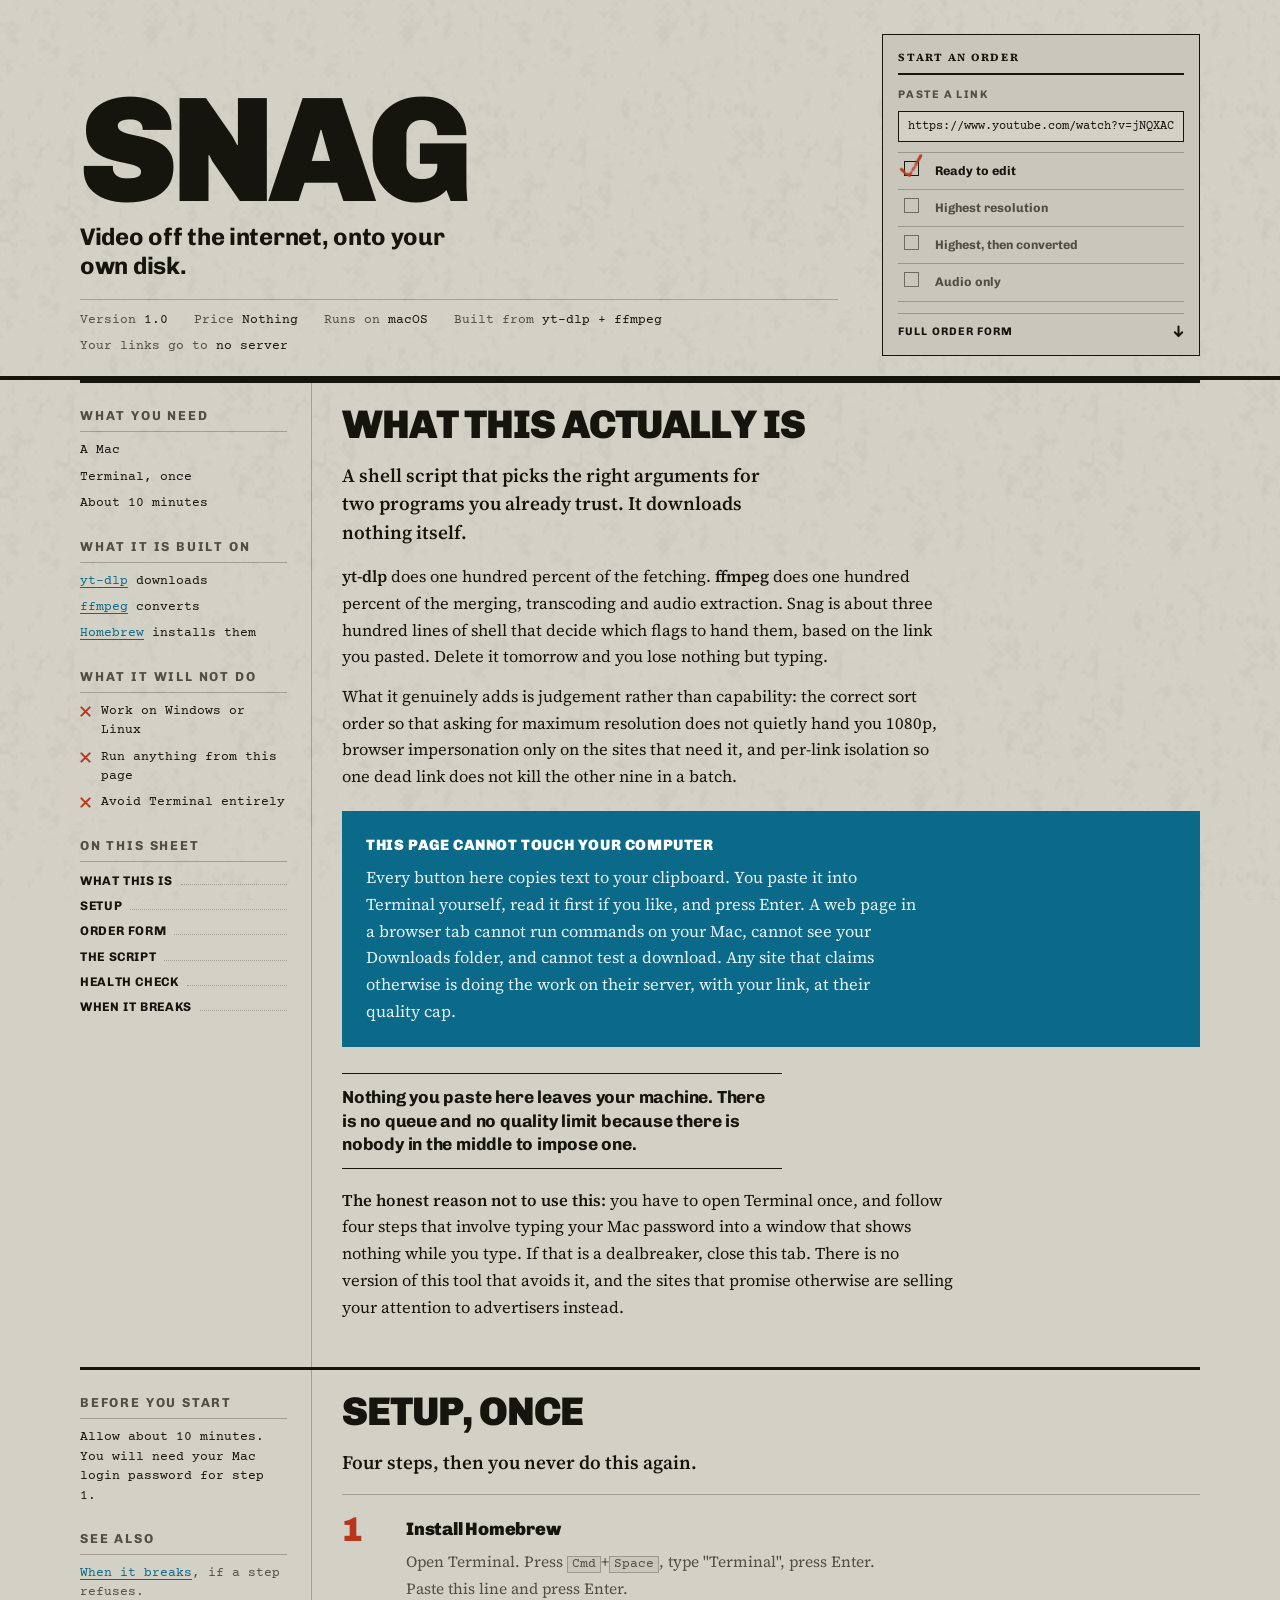
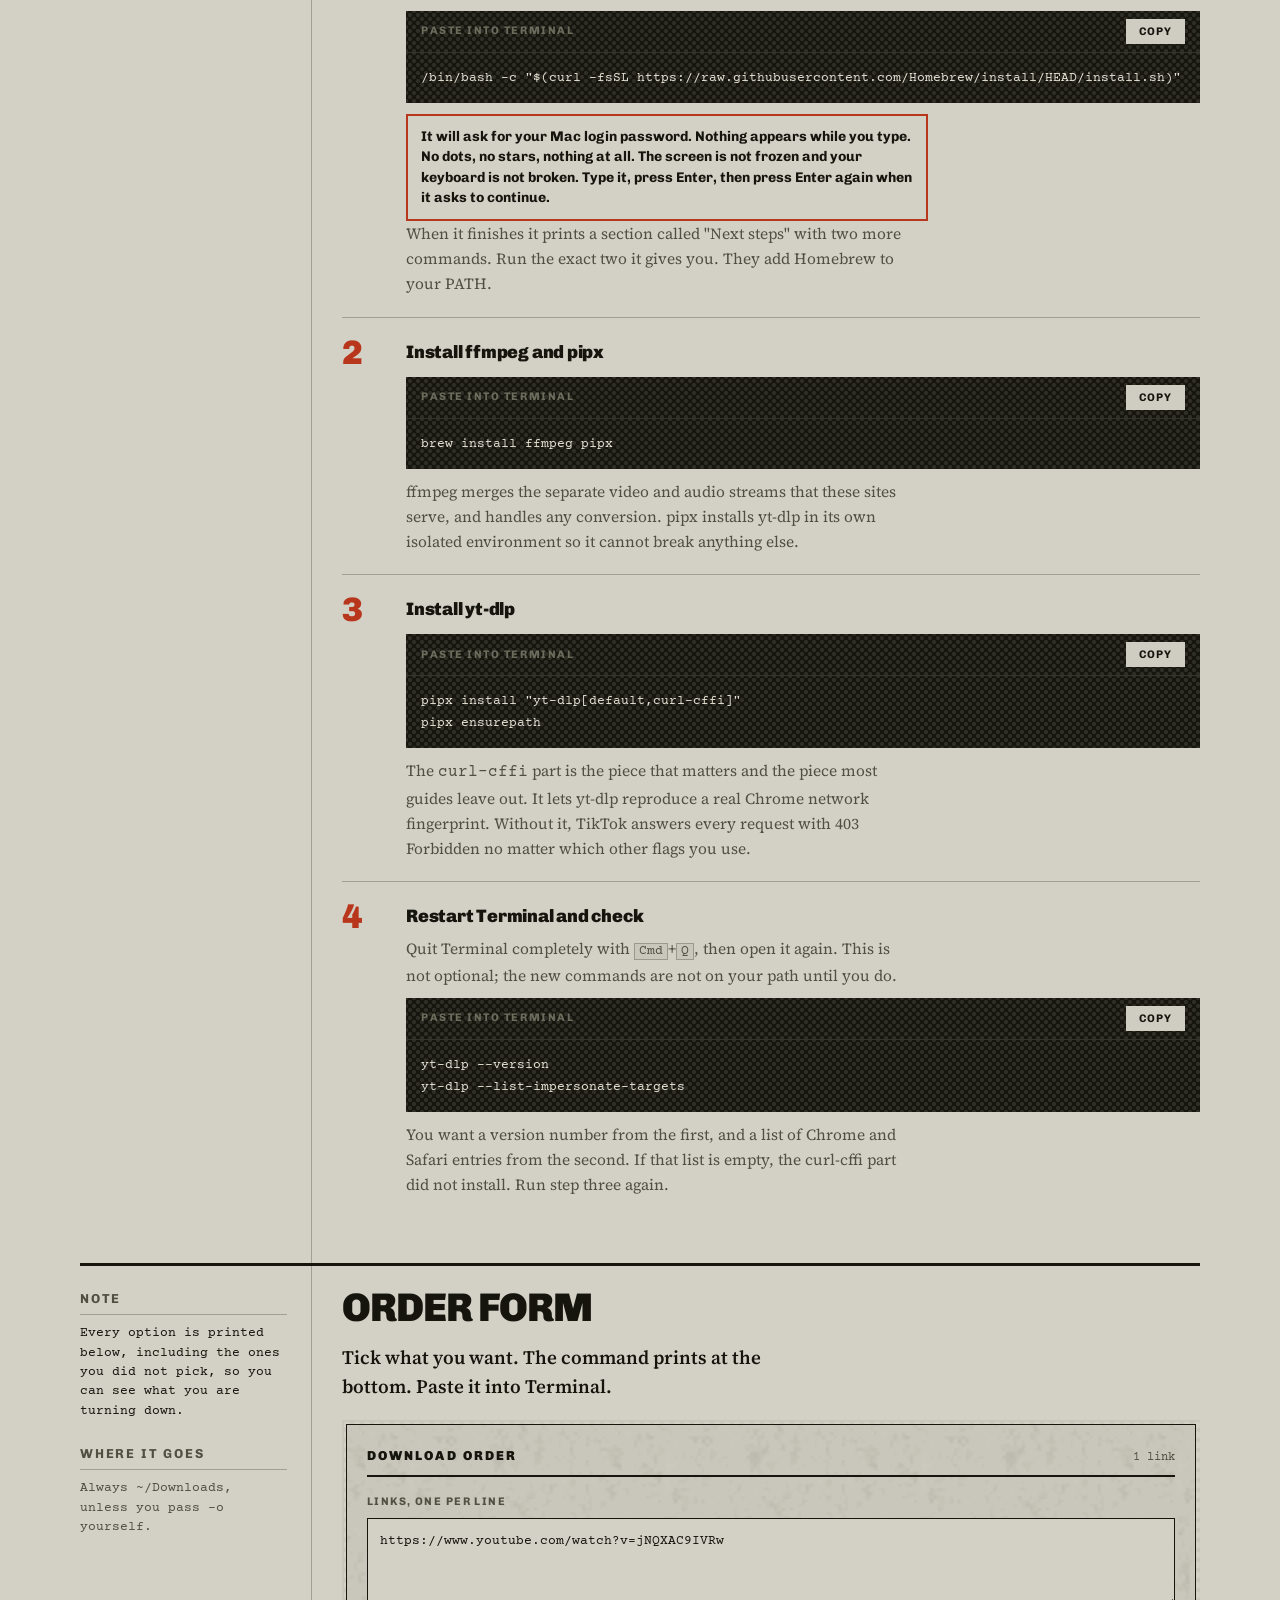
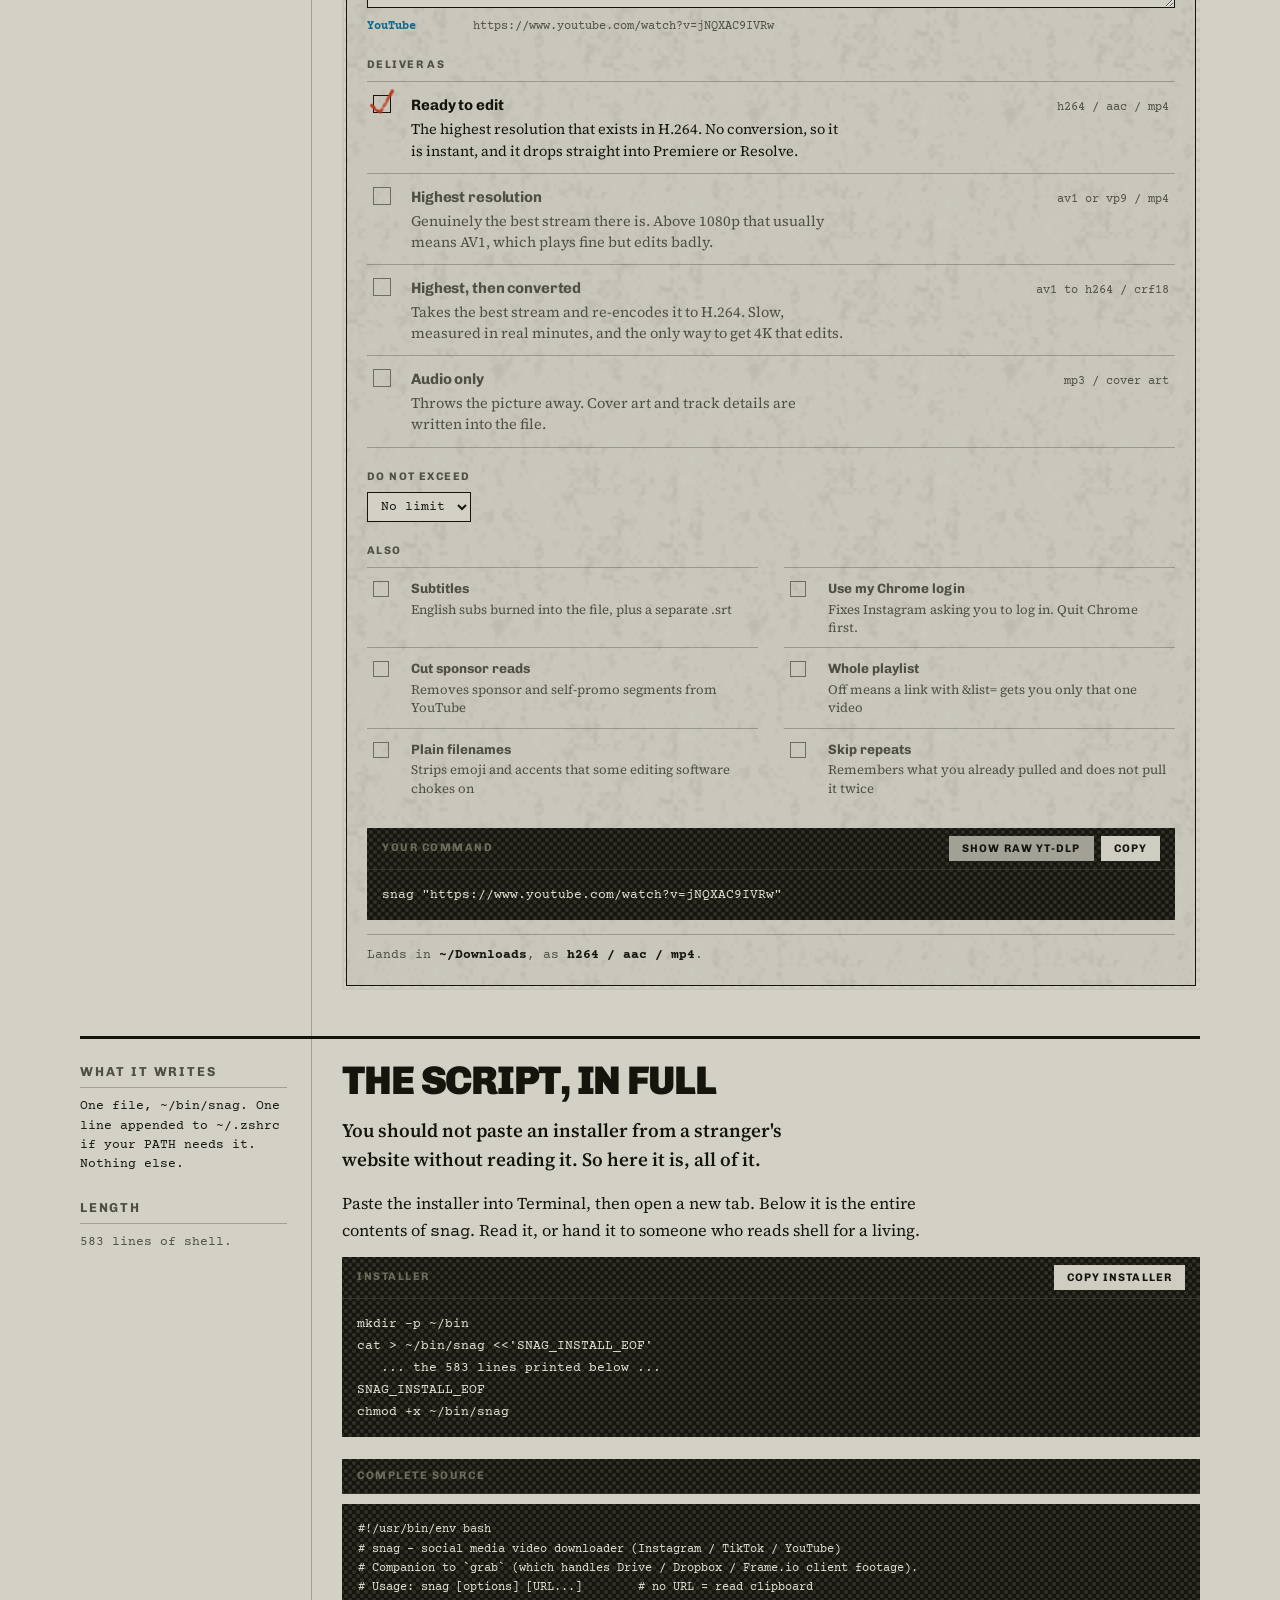
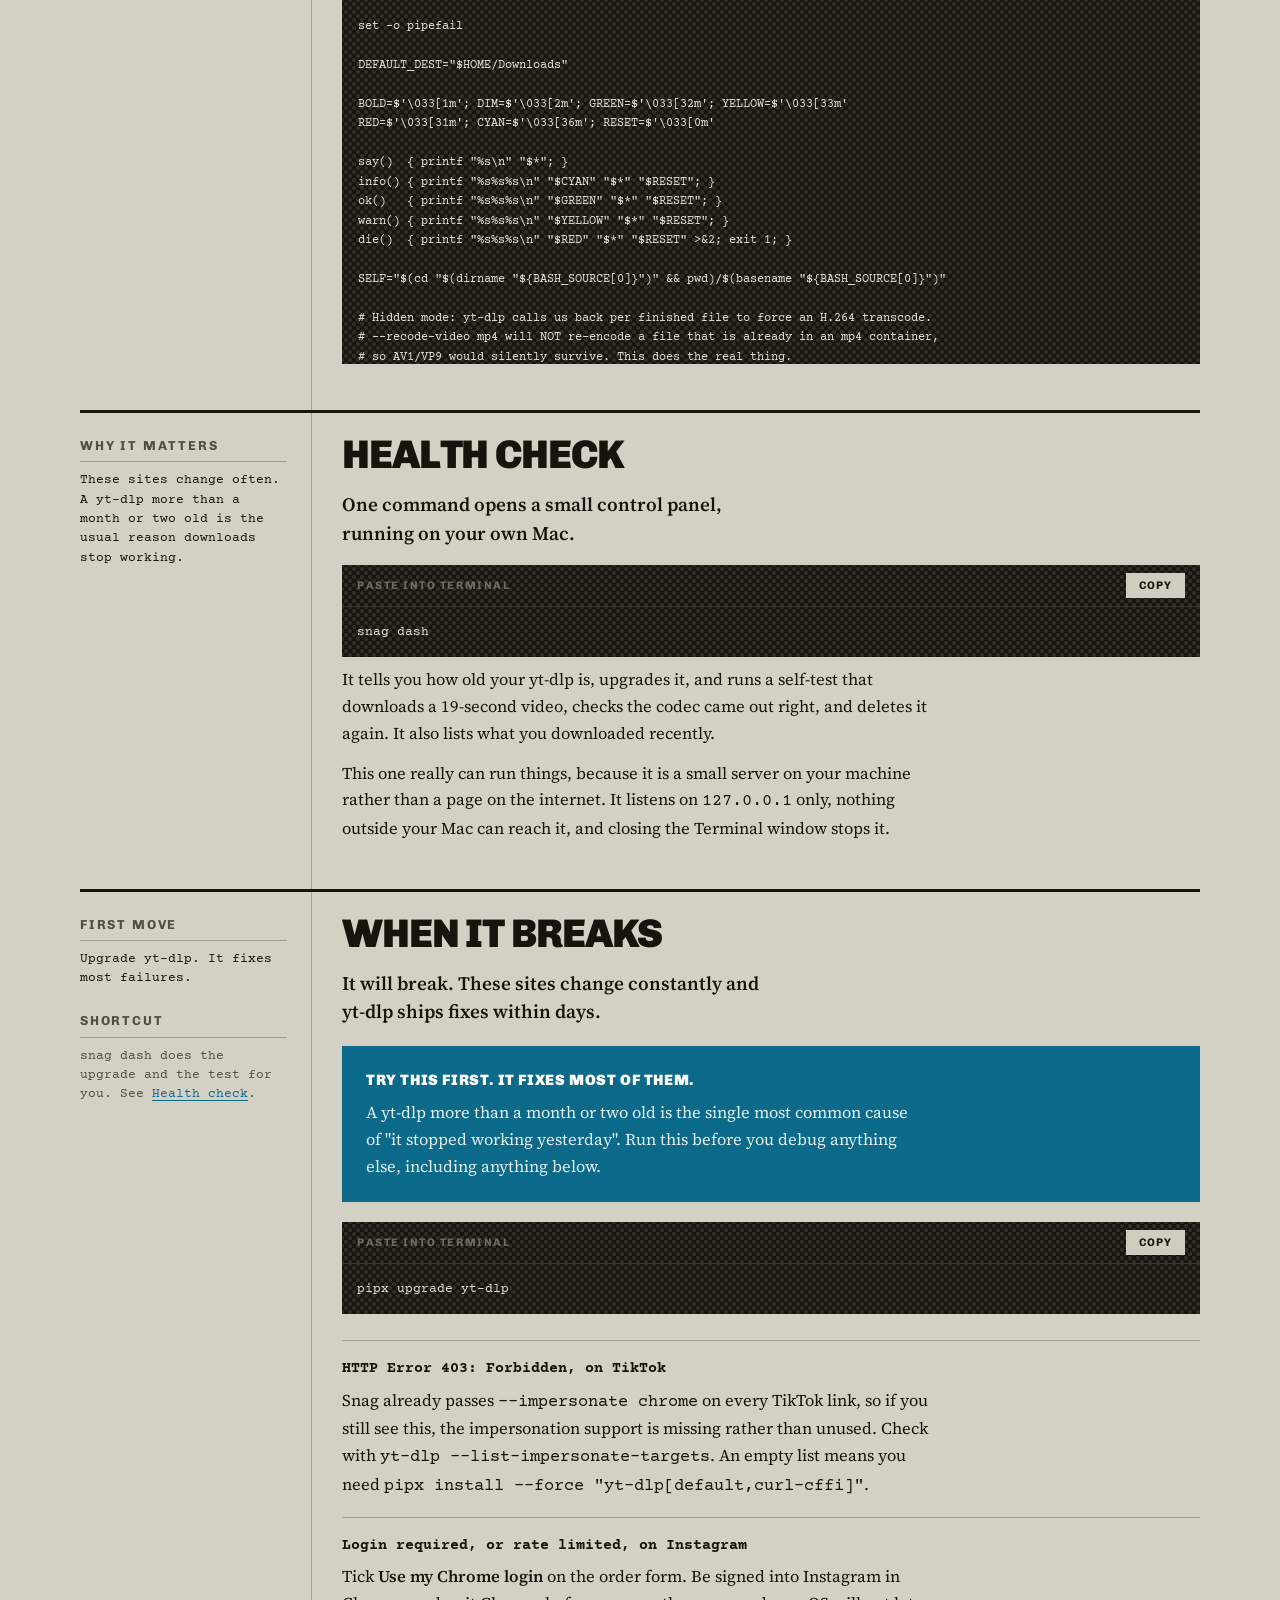
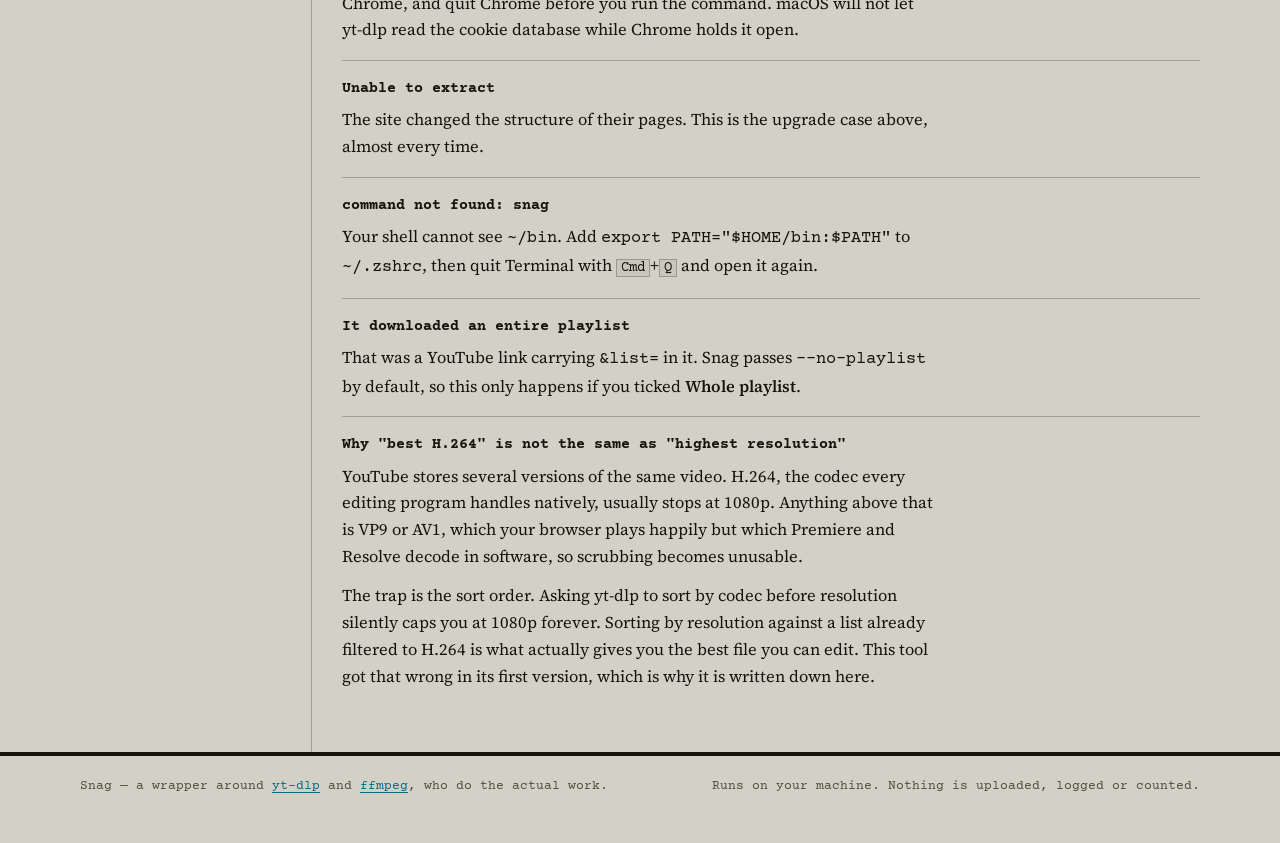
==== site/index.html @ 36c660ad "Add snag: a yt-dlp wrapper and its public site snag picks correct yt-dlp/ffmpeg arguments per platfo" ====
<!DOCTYPE html>
<html lang="en">
<head>
<meta charset="utf-8">
<meta name="viewport" content="width=device-width, initial-scale=1">
<title>Snag</title>
<meta name="description" content="Save video from Instagram, TikTok and YouTube to your own Mac using yt-dlp and ffmpeg. Nothing uploads, nothing is capped, and the whole script is printed on the page.">
<link rel="preconnect" href="https://fonts.googleapis.com">
<link rel="preconnect" href="https://fonts.gstatic.com" crossorigin>
<link rel="stylesheet" href="https://fonts.googleapis.com/css2?family=Chivo:wght@400;700;900&family=Courier+Prime:wght@400;700&family=Source+Serif+4:opsz,wght@8..60,400;8..60,600&display=swap">
<style>
:root {
  --stock:    #d3d1c6;
  --stock-2:  #c9c7bb;
  --ink:      #15150e;
  --ink-2:    #4f4f42;
  --ink-3:    #6d6d5e;
  --cyan:     #0b6a89;
  --cyan-field:#0b6a89;
  --verm:     #b8371c;
  --plate:    #16160f;
  --plate-tx: #e4e1d3;
  --plate-rl: #34342a;
  --btn-face: #cfcdc2;
  --btn-face2:#a3a196;
  --rule:     #15150e;
  --hair:     rgba(21,21,14,.26);
  --grain:    .55;
}
@media (prefers-color-scheme: dark) {
  :root:not([data-theme="light"]) {
    --stock:    #16160f;
    --stock-2:  #1e1e15;
    --ink:      #e2dfd0;
    --ink-2:    #a8a496;
    --ink-3:    #8a8677;
    --cyan:     #4aa8c9;
    --cyan-field:#0d5570;
    --verm:     #e0603f;
    --plate:    #0d0d08;
    --plate-tx: #e4e1d3;
    --plate-rl: #34342a;
    --btn-face: #cfcdc2;
    --btn-face2:#9a988c;
    --rule:     #e2dfd0;
    --hair:     rgba(226,223,208,.24);
    --grain:    .9;
  }
}
:root[data-theme="dark"] {
  --stock:    #16160f;
  --stock-2:  #1e1e15;
  --ink:      #e2dfd0;
  --ink-2:    #a8a496;
  --ink-3:    #8a8677;
  --cyan:     #4aa8c9;
  --cyan-field:#0d5570;
  --verm:     #e0603f;
  --plate:    #0d0d08;
  --plate-tx: #e4e1d3;
  --plate-rl: #34342a;
  --btn-face: #cfcdc2;
  --btn-face2:#9a988c;
  --rule:     #e2dfd0;
  --hair:     rgba(226,223,208,.24);
  --grain:    .9;
}

* { box-sizing: border-box; }
html { -webkit-text-size-adjust: 100%; }
body {
  margin: 0;
  background-color: var(--stock);
  color: var(--ink);
  font-family: 'Source Serif 4', Georgia, serif;
  font-size: 16.5px;
  line-height: 1.62;
  padding: 0;
  position: relative;
}
/* the stock itself: a real pulp tile, not a flat fill */
body::before {
  content: ''; position: fixed; inset: 0; z-index: -1;
  background: url(assets/pulp.png) repeat;
  opacity: var(--grain);
  pointer-events: none;
}
::selection { background: var(--cyan-field); color: #f4f2e8; }
:focus-visible { outline: 2px solid var(--verm); outline-offset: 2px; }
* { scrollbar-color: var(--ink-3) var(--stock-2); scrollbar-width: thin; }
::-webkit-scrollbar { width: 11px; height: 11px; }
::-webkit-scrollbar-track { background: var(--stock-2); }
::-webkit-scrollbar-thumb { background: var(--ink-3); border: 2px solid var(--stock-2); }

h1,h2,h3 { font-family: 'Chivo', Helvetica, Arial, sans-serif; margin: 0; color: var(--ink); text-wrap: balance; }
p { margin: 0; }
a { color: var(--cyan); text-underline-offset: 3px; text-decoration-thickness: 1px; }
a:hover { color: var(--verm); }
code, kbd, .mono { font-family: 'Courier Prime', 'Courier New', monospace; }
kbd { font-size: .86em; border: 1px solid var(--hair); padding: 0 4px; background: var(--stock-2); }

.sheet { max-width: 1160px; margin: 0 auto; padding-inline: 20px; }
/* rules run to the paper's edge, not the column's */
.fullrule { height: 4px; background: var(--rule); }
.fullrule.thin { height: 1px; margin-top: 3px; }

/* ---------- masthead ---------- */
.mast { padding-top: 34px; padding-bottom: 20px; display: grid; grid-template-columns: 1fr 318px; gap: 44px; align-items: end; }
.mast h1 { font-weight: 900; font-size: clamp(56px, 13vw, 150px); line-height: .82; letter-spacing: -.045em; text-transform: uppercase; margin-bottom: 12px; }
.mast .strap { font-family: 'Chivo', sans-serif; font-weight: 700; font-size: clamp(16px, 2.4vw, 24px); line-height: 1.2; letter-spacing: -.012em; max-width: 26ch; margin-bottom: 18px; }
.colophon { font-family: 'Courier Prime', monospace; font-size: 12.5px; color: var(--ink-2); border-top: 1px solid var(--hair); padding-top: 10px; display: flex; flex-wrap: wrap; gap: 6px 26px; }
.colophon b { color: var(--ink); font-weight: 400; }

/* ---------- order stub: the coupon's first boxes, at the fold ---------- */
.stub { border: 1px solid var(--ink); background: var(--stock-2); padding: 14px 15px 15px; }
.stub .stub-label { font-size: 11px; font-weight: 700; text-transform: uppercase; letter-spacing: .16em; border-bottom: 2px solid var(--ink); padding-bottom: 6px; margin-bottom: 11px; }
.stub input {
  width: 100%; background: var(--stock); color: var(--ink); border: 1px solid var(--ink);
  padding: 8px 9px; font-family: 'Courier Prime', monospace; font-size: 12px; caret-color: var(--verm);
}
.stub .mini { margin-top: 10px; display: grid; }
.stub .jump { display: flex; align-items: center; justify-content: space-between; gap: 8px; margin-top: 11px; font-family: 'Chivo', sans-serif; font-size: 11px; font-weight: 700; text-transform: uppercase; letter-spacing: .1em; color: var(--ink); text-decoration: none; border-top: 1px solid var(--hair); padding-top: 9px; }
.stub .jump svg { width: 11px; height: 13px; flex-shrink: 0; }
.stub .jump:hover { color: var(--verm); }

/* ---------- entries, each with its own margin column ---------- */
.entry { display: grid; grid-template-columns: 232px minmax(0, 1fr); gap: 0 30px; border-top: 3px solid var(--rule); }
.entry + .entry { border-top-width: 3px; }
.marg { order: 1; border-right: 1px solid var(--hair); padding-top: 22px; padding-right: 24px; padding-bottom: 40px; padding-left: 0; }
.bodycol { order: 2; padding-top: 22px; padding-bottom: 46px; min-width: 0; }

.marg section + section { margin-top: 22px; }
.marg h3 { font-size: 13px; font-weight: 700; text-transform: uppercase; letter-spacing: .14em; color: var(--ink-2); border-bottom: 1px solid var(--hair); padding-bottom: 5px; margin-bottom: 9px; }
.marg p, .marg li { font-family: 'Courier Prime', monospace; font-size: 12.5px; line-height: 1.55; color: var(--ink); }
.marg ul { list-style: none; margin: 0; padding: 0; display: grid; gap: 7px; }
.marg li.no { display: grid; grid-template-columns: 13px 1fr; gap: 8px; align-items: start; }
.marg li.no svg { width: 11px; height: 11px; margin-top: 4px; }
.marg .note { color: var(--ink-2); }
.toc { display: grid; gap: 5px; }
.toc a { font-family: 'Chivo', sans-serif; font-size: 12.5px; font-weight: 700; text-transform: uppercase; letter-spacing: .05em; color: var(--ink); text-decoration: none; display: flex; justify-content: space-between; gap: 8px; align-items: baseline; }
.toc a::after { content: ''; flex: 1; border-bottom: 1px dotted var(--hair); }
.toc a:hover { color: var(--verm); }

.bodycol > h2 { font-weight: 900; text-transform: uppercase; font-size: clamp(25px, 4.2vw, 40px); line-height: .98; letter-spacing: -.028em; margin-bottom: 16px; }
.lede { font-size: 19px; line-height: 1.5; font-weight: 600; max-width: 44ch; margin-bottom: 18px; }
.prose { max-width: 68ch; display: grid; gap: 13px; }
.prose strong { font-weight: 600; }
.pull { border-top: 1px solid var(--ink); border-bottom: 1px solid var(--ink); padding-top: 12px; padding-bottom: 12px; margin-top: 6px; margin-bottom: 6px; font-family: 'Chivo', sans-serif; font-weight: 700; font-size: 17.5px; line-height: 1.32; letter-spacing: -.012em; max-width: 40ch; }

.field-cyan { background: var(--cyan-field); color: #eef6f9; padding: 22px 24px; margin-top: 20px; margin-bottom: 20px; }
.field-cyan h3 { color: #fff; font-size: 15px; font-weight: 900; text-transform: uppercase; letter-spacing: .04em; margin-bottom: 8px; }
.field-cyan p { color: #e4f0f5; max-width: 62ch; }

/* ---------- plates: dark, and screened like a catalog photograph ---------- */
.plate {
  background-color: var(--plate);
  background-image: url(assets/halftone.png);
  color: var(--plate-tx);
  font-family: 'Courier Prime', monospace; font-size: 13px; line-height: 1.7;
  padding: 14px 15px; overflow-x: auto; white-space: pre; margin-top: 10px; margin-bottom: 10px;
}
.plate.wrap { white-space: pre-wrap; word-break: break-word; }
.plate .ln { display: block; }
.plate-head {
  display: flex; align-items: center; justify-content: space-between; gap: 8px 12px; flex-wrap: wrap;
  background-color: var(--plate); background-image: url(assets/halftone.png);
  color: var(--ink-3); border-bottom: 1px solid var(--plate-rl);
  padding: 8px 15px; margin-top: 10px;
  font-family: 'Chivo', sans-serif; font-size: 11px; font-weight: 700;
  text-transform: uppercase; letter-spacing: .14em;
}
.plate-head + .plate { margin-top: 0; }

/* buttons are printed labels; vermilion is held back for the stamp */
button.stamp {
  font-family: 'Chivo', sans-serif; font-size: 11px; font-weight: 700;
  text-transform: uppercase; letter-spacing: .1em; white-space: nowrap;
  background: var(--btn-face); color: #15150e; border: 0; padding: 6px 13px; cursor: pointer;
}
button.stamp.quiet { background: var(--btn-face2); }
button.stamp:hover { background: #fff; }
button.stamp[data-done="1"] { background: var(--verm); color: #fff; }
button.stamp:disabled { opacity: .4; cursor: not-allowed; }

/* ---------- setup steps: a real sequence ---------- */
.steps { counter-reset: st; display: grid; margin-top: 8px; }
.step { border-top: 1px solid var(--hair); padding-top: 20px; padding-bottom: 20px; display: grid; grid-template-columns: 46px minmax(0, 1fr); gap: 18px; }
.step > div { min-width: 0; }
.step::before { counter-increment: st; content: counter(st); font-family: 'Chivo', sans-serif; font-weight: 900; font-size: 34px; line-height: .9; color: var(--verm); letter-spacing: -.04em; }
.step h3 { font-size: 18px; font-weight: 900; letter-spacing: -.012em; margin-bottom: 5px; }
.step .said { font-size: 15.5px; color: var(--ink-2); max-width: 62ch; }
.step .said + .said { margin-top: 8px; }
.warn { border: 2px solid var(--verm); padding: 11px 13px; margin-top: 11px; font-family: 'Chivo', sans-serif; font-size: 14px; font-weight: 700; line-height: 1.45; max-width: 58ch; color: var(--ink); }

/* ---------- coupon ---------- */
.coupon { margin-top: 20px; padding: 4px; background-color: var(--stock-2); background-image: radial-gradient(circle at 5px 5px, var(--stock) 3.4px, transparent 3.6px); background-size: 10px 10px; }
.coupon-in { background-color: var(--stock-2); background-image: url(assets/pulp.png); border: 1px solid var(--ink); padding: 20px; }
.coupon h3 { font-size: 13px; font-weight: 900; text-transform: uppercase; letter-spacing: .16em; border-bottom: 2px solid var(--ink); padding-bottom: 7px; margin-bottom: 16px; display: flex; justify-content: space-between; gap: 12px; flex-wrap: wrap; align-items: baseline; }
.coupon h3 span { font-family: 'Courier Prime', monospace; font-weight: 400; letter-spacing: 0; text-transform: none; font-size: 12px; color: var(--ink-2); }
.cline { font-family: 'Chivo', sans-serif; font-size: 11px; font-weight: 700; text-transform: uppercase; letter-spacing: .13em; color: var(--ink-2); margin-bottom: 7px; }
.cblock + .cblock { margin-top: 20px; }

textarea#links { width: 100%; display: block; background: var(--stock); color: var(--ink); border: 1px solid var(--ink); padding: 11px 12px; font-family: 'Courier Prime', monospace; font-size: 13px; line-height: 1.7; resize: vertical; min-height: 84px; caret-color: var(--verm); }
textarea#links::placeholder { color: var(--ink-2); opacity: 1; }

.queue { margin-top: 9px; display: grid; gap: 3px; }
.queue:empty { display: none; }
.qrow { font-family: 'Courier Prime', monospace; font-size: 12px; display: grid; grid-template-columns: 96px minmax(0, 1fr); gap: 10px; align-items: baseline; }
.qrow b { font-weight: 700; color: var(--cyan); }
.qrow.unknown b { color: var(--ink-2); }
.qrow span { color: var(--ink-2); overflow: hidden; text-overflow: ellipsis; white-space: nowrap; }

.modes { display: grid; }
.mode { display: grid; grid-template-columns: 26px minmax(0, 1fr) auto; gap: 12px; align-items: baseline; width: 100%; text-align: left; background: none; border: 0; border-top: 1px solid var(--hair); padding-top: 11px; padding-bottom: 11px; font: inherit; color: var(--ink-2); cursor: pointer; }
.mode:last-child { border-bottom: 1px solid var(--hair); }
.tick { width: 18px; height: 18px; border: 1.5px solid var(--ink-3); position: relative; align-self: start; margin-top: 2px; }
.tick img { position: absolute; left: -7px; top: -9px; width: 31px; height: 31px; display: none; transform: rotate(-7deg); }
.mode .nm { font-family: 'Chivo', sans-serif; font-weight: 700; font-size: 15px; letter-spacing: -.008em; display: block; }
.mode .ds { font-size: 14.5px; line-height: 1.45; display: block; margin-top: 2px; max-width: 54ch; }
.mode .sp { font-family: 'Courier Prime', monospace; font-size: 11.5px; white-space: nowrap; color: var(--ink-2); }
.mode[aria-pressed="true"] { color: var(--ink); }
.mode[aria-pressed="true"] .tick { border-color: var(--ink); }
.mode[aria-pressed="true"] .tick img { display: block; }
.mode:hover .nm { color: var(--verm); }

.opts { display: grid; grid-template-columns: repeat(auto-fit, minmax(258px, 1fr)); gap: 0 26px; }
.opt { display: grid; grid-template-columns: 26px minmax(0, 1fr); gap: 12px; align-items: start; background: none; border: 0; border-top: 1px solid var(--hair); padding-top: 10px; padding-bottom: 10px; font: inherit; color: var(--ink); cursor: pointer; text-align: left; width: 100%; }
.opt .nm { font-family: 'Chivo', sans-serif; font-weight: 700; font-size: 13.5px; display: block; }
.opt .ds { font-size: 13px; line-height: 1.4; color: var(--ink-2); display: block; margin-top: 1px; }
.opt[aria-pressed="false"] .nm { color: var(--ink-2); }
.opt:hover .nm { color: var(--verm); }
.opt .tick { width: 16px; height: 16px; margin-top: 3px; }
.opt .tick img { left: -8px; top: -10px; width: 30px; height: 30px; }
.opt[aria-pressed="true"] .tick { border-color: var(--ink); }
.opt[aria-pressed="true"] .tick img { display: block; }

/* compact ticks in the masthead stub */
.mini .mrow { display: grid; grid-template-columns: 22px minmax(0,1fr); gap: 9px; align-items: center; background: none; border: 0; border-top: 1px solid var(--hair); padding-top: 8px; padding-bottom: 8px; width: 100%; text-align: left; font: inherit; cursor: pointer; color: var(--ink-2); }
.mini .mrow:last-child { border-bottom: 1px solid var(--hair); }
.mini .mrow .nm { font-family: 'Chivo', sans-serif; font-weight: 700; font-size: 12.5px; }
.mini .mrow[aria-pressed="true"] { color: var(--ink); }
.mini .mrow[aria-pressed="true"] .tick { border-color: var(--ink); }
.mini .mrow[aria-pressed="true"] .tick img { display: block; }
.mini .tick { width: 15px; height: 15px; margin-top: 0; }
.mini .tick img { left: -8px; top: -10px; width: 29px; height: 29px; }

select.cap { font-family: 'Courier Prime', monospace; font-size: 13px; background: var(--stock); color: var(--ink); border: 1px solid var(--ink); padding: 6px 9px; cursor: pointer; }
.lands { font-family: 'Courier Prime', monospace; font-size: 12.5px; color: var(--ink-2); border-top: 1px solid var(--hair); margin-top: 14px; padding-top: 10px; }
.lands b { color: var(--ink); font-weight: 700; }

.listing { background-color: var(--plate); background-image: url(assets/halftone.png); color: var(--plate-tx); font-family: 'Courier Prime', monospace; font-size: 12px; line-height: 1.62; padding: 16px; overflow: auto; max-height: 460px; white-space: pre; margin-top: 10px; }

.fault { border-top: 1px solid var(--hair); padding-top: 16px; padding-bottom: 16px; }
.fault h3 { font-family: 'Courier Prime', monospace; font-size: 15px; font-weight: 700; margin-bottom: 6px; }
.fault .prose { max-width: 66ch; }

.foot { padding-top: 20px; padding-bottom: 46px; font-family: 'Courier Prime', monospace; font-size: 12.5px; color: var(--ink-2); display: flex; justify-content: space-between; gap: 14px 30px; flex-wrap: wrap; }

@media (max-width: 860px) {
  .mast { grid-template-columns: 1fr; gap: 0; }
  .stub { display: none; }
  .entry { grid-template-columns: 1fr; }
  .bodycol { order: 1; padding-top: 20px; padding-bottom: 30px; }
  .marg { order: 2; border-right: 0; border-top: 1px solid var(--hair); padding-top: 18px; padding-bottom: 32px; }
  .marg > div { display: grid; grid-template-columns: repeat(auto-fit, minmax(190px, 1fr)); gap: 26px 26px; align-items: start; }
  .marg section + section { margin-top: 0; }
  .step { grid-template-columns: 34px minmax(0, 1fr); gap: 12px; }
  .step::before { font-size: 26px; }
  .mode { grid-template-columns: 26px minmax(0, 1fr); }
  .mode .sp { grid-column: 2; white-space: normal; margin-top: 4px; }
  .plate-head { letter-spacing: .1em; padding: 8px 12px; }
  .plate-head > span:first-child { flex: 1 1 100%; }
  /* a clipped command is an unusable command: wrap it with a hanging indent */
  .plate { white-space: pre-wrap; overflow-wrap: anywhere; }
  .plate .ln { padding-left: 1.3em; text-indent: -1.3em; }
  .listing { white-space: pre; }
}
@media (prefers-reduced-motion: no-preference) {
  .tick img { animation: strike 90ms steps(2, end); }
}
@keyframes strike { from { transform: scale(1.2) rotate(-16deg); } to { transform: scale(1) rotate(-7deg); } }
</style>
</head>
<body>

<div class="sheet">
  <header class="mast">
    <div>
      <h1>Snag</h1>
      <p class="strap">Video off the internet, onto your own disk.</p>
      <div class="colophon">
        <span>Version <b>1.0</b></span>
        <span>Price <b>Nothing</b></span>
        <span>Runs on <b>macOS</b></span>
        <span>Built from <b>yt-dlp + ffmpeg</b></span>
        <span>Your links go to <b>no server</b></span>
      </div>
    </div>
    <div class="stub">
      <div class="stub-label">Start an order</div>
      <label class="cline" for="linksMini" style="display:block">Paste a link</label>
      <input id="linksMini" type="text" spellcheck="false" autocomplete="off" placeholder="https://www.tiktok.com/...">
      <div class="mini" id="modesMini"></div>
      <a class="jump" href="#order">Full order form<svg viewBox="0 0 12 14" aria-hidden="true"><path d="M6 1.5 L6 11.5 M2 7.8 L6 12 L10 7.8" fill="none" stroke="currentColor" stroke-width="2.2" stroke-linecap="round" stroke-linejoin="round"/></svg></a>
    </div>
  </header>
</div>
<div class="fullrule"></div>

<div class="sheet">

  <article class="entry" id="what">
    <div class="bodycol">
      <h2>What this actually is</h2>
      <p class="lede">A shell script that picks the right arguments for two programs you already trust. It downloads nothing itself.</p>
      <div class="prose">
        <p><strong>yt-dlp</strong> does one hundred percent of the fetching. <strong>ffmpeg</strong> does one hundred percent of the merging, transcoding and audio extraction. Snag is about three hundred lines of shell that decide which flags to hand them, based on the link you pasted. Delete it tomorrow and you lose nothing but typing.</p>
        <p>What it genuinely adds is judgement rather than capability: the correct sort order so that asking for maximum resolution does not quietly hand you 1080p, browser impersonation only on the sites that need it, and per-link isolation so one dead link does not kill the other nine in a batch.</p>
      </div>
      <div class="field-cyan">
        <h3>This page cannot touch your computer</h3>
        <p>Every button here copies text to your clipboard. You paste it into Terminal yourself, read it first if you like, and press Enter. A web page in a browser tab cannot run commands on your Mac, cannot see your Downloads folder, and cannot test a download. Any site that claims otherwise is doing the work on their server, with your link, at their quality cap.</p>
      </div>
      <div class="prose">
        <p class="pull">Nothing you paste here leaves your machine. There is no queue and no quality limit because there is nobody in the middle to impose one.</p>
        <p><strong>The honest reason not to use this:</strong> you have to open Terminal once, and follow four steps that involve typing your Mac password into a window that shows nothing while you type. If that is a dealbreaker, close this tab. There is no version of this tool that avoids it, and the sites that promise otherwise are selling your attention to advertisers instead.</p>
      </div>
    </div>
    <div class="marg">
      <div>
        <section>
          <h3>What you need</h3>
          <ul><li>A Mac</li><li>Terminal, once</li><li>About 10 minutes</li></ul>
        </section>
        <section>
          <h3>What it is built on</h3>
          <ul>
            <li><a href="https://github.com/yt-dlp/yt-dlp">yt-dlp</a> downloads</li>
            <li><a href="https://ffmpeg.org">ffmpeg</a> converts</li>
            <li><a href="https://brew.sh">Homebrew</a> installs them</li>
          </ul>
        </section>
        <section>
          <h3>What it will not do</h3>
          <ul>
            <li class="no"><svg viewBox="0 0 12 12" aria-hidden="true"><path d="M1.5 1.5 L10.5 10.5 M10.5 1.5 L1.5 10.5" stroke="var(--verm)" stroke-width="2.2" stroke-linecap="round"/></svg><span>Work on Windows or Linux</span></li>
            <li class="no"><svg viewBox="0 0 12 12" aria-hidden="true"><path d="M1.5 1.5 L10.5 10.5 M10.5 1.5 L1.5 10.5" stroke="var(--verm)" stroke-width="2.2" stroke-linecap="round"/></svg><span>Run anything from this page</span></li>
            <li class="no"><svg viewBox="0 0 12 12" aria-hidden="true"><path d="M1.5 1.5 L10.5 10.5 M10.5 1.5 L1.5 10.5" stroke="var(--verm)" stroke-width="2.2" stroke-linecap="round"/></svg><span>Avoid Terminal entirely</span></li>
          </ul>
        </section>
        <section>
          <h3>On this sheet</h3>
          <nav class="toc">
            <a href="#what">What this is</a>
            <a href="#setup">Setup</a>
            <a href="#order">Order form</a>
            <a href="#source">The script</a>
            <a href="#health">Health check</a>
            <a href="#faults">When it breaks</a>
          </nav>
        </section>
      </div>
    </div>
  </article>

  <article class="entry" id="setup">
    <div class="bodycol">
      <h2>Setup, once</h2>
      <p class="lede">Four steps, then you never do this again.</p>
      <div class="steps">

        <div class="step"><div>
          <h3>Install Homebrew</h3>
          <p class="said">Open Terminal. Press <kbd>Cmd</kbd>+<kbd>Space</kbd>, type "Terminal", press Enter. Paste this line and press Enter.</p>
          <div class="plate-head"><span>Paste into Terminal</span><button class="stamp" type="button" data-copy="brew">Copy</button></div>
          <div class="plate wrap" id="cmd-brew">/bin/bash -c "$(curl -fsSL https://raw.githubusercontent.com/Homebrew/install/HEAD/install.sh)"</div>
          <div class="warn">It will ask for your Mac login password. Nothing appears while you type. No dots, no stars, nothing at all. The screen is not frozen and your keyboard is not broken. Type it, press Enter, then press Enter again when it asks to continue.</div>
          <p class="said">When it finishes it prints a section called "Next steps" with two more commands. Run the exact two it gives you. They add Homebrew to your PATH.</p>
        </div></div>

        <div class="step"><div>
          <h3>Install ffmpeg and pipx</h3>
          <div class="plate-head"><span>Paste into Terminal</span><button class="stamp" type="button" data-copy="tools">Copy</button></div>
          <div class="plate" id="cmd-tools">brew install ffmpeg pipx</div>
          <p class="said">ffmpeg merges the separate video and audio streams that these sites serve, and handles any conversion. pipx installs yt-dlp in its own isolated environment so it cannot break anything else.</p>
        </div></div>

        <div class="step"><div>
          <h3>Install yt-dlp</h3>
          <div class="plate-head"><span>Paste into Terminal</span><button class="stamp" type="button" data-copy="ytdlp">Copy</button></div>
          <div class="plate" id="cmd-ytdlp">pipx install "yt-dlp[default,curl-cffi]"
pipx ensurepath</div>
          <p class="said">The <code>curl-cffi</code> part is the piece that matters and the piece most guides leave out. It lets yt-dlp reproduce a real Chrome network fingerprint. Without it, TikTok answers every request with 403 Forbidden no matter which other flags you use.</p>
        </div></div>

        <div class="step"><div>
          <h3>Restart Terminal and check</h3>
          <p class="said">Quit Terminal completely with <kbd>Cmd</kbd>+<kbd>Q</kbd>, then open it again. This is not optional; the new commands are not on your path until you do.</p>
          <div class="plate-head"><span>Paste into Terminal</span><button class="stamp" type="button" data-copy="verify">Copy</button></div>
          <div class="plate" id="cmd-verify">yt-dlp --version
yt-dlp --list-impersonate-targets</div>
          <p class="said">You want a version number from the first, and a list of Chrome and Safari entries from the second. If that list is empty, the curl-cffi part did not install. Run step three again.</p>
        </div></div>

      </div>
    </div>
    <div class="marg">
      <div>
        <section>
          <h3>Before you start</h3>
          <p>Allow about 10 minutes. You will need your Mac login password for step 1.</p>
        </section>
        <section>
          <h3>See also</h3>
          <p class="note"><a href="#faults">When it breaks</a>, if a step refuses.</p>
        </section>
      </div>
    </div>
  </article>

  <article class="entry" id="order">
    <div class="bodycol">
      <h2>Order form</h2>
      <p class="lede">Tick what you want. The command prints at the bottom. Paste it into Terminal.</p>
      <div class="coupon"><div class="coupon-in">
        <h3>Download order <span id="stamp-line">no links yet</span></h3>
        <div class="cblock">
          <div class="cline">Links, one per line</div>
          <textarea id="links" rows="3" spellcheck="false" autocomplete="off" placeholder="https://www.instagram.com/reel/...
https://www.tiktok.com/@user/video/...
https://youtube.com/watch?v=...">https://www.youtube.com/watch?v=jNQXAC9IVRw</textarea>
          <div class="queue" id="queue"></div>
        </div>
        <div class="cblock">
          <div class="cline">Deliver as</div>
          <div class="modes" id="modes"></div>
        </div>
        <div class="cblock">
          <div class="cline">Do not exceed</div>
          <select class="cap" id="cap">
            <option value="">No limit</option>
            <option value="2160">2160p</option><option value="1440">1440p</option>
            <option value="1080">1080p</option><option value="720">720p</option><option value="480">480p</option>
          </select>
        </div>
        <div class="cblock">
          <div class="cline">Also</div>
          <div class="opts" id="opts"></div>
        </div>
        <div class="cblock">
          <div class="plate-head"><span>Your command</span>
            <span style="display:flex;gap:7px">
              <button class="stamp quiet" type="button" id="rawBtn">Show raw yt-dlp</button>
              <button class="stamp" type="button" id="copyCmd">Copy</button>
            </span>
          </div>
          <div class="plate wrap" id="cmd">Paste a link above.</div>
          <div class="lands" id="lands"></div>
        </div>
      </div></div>
    </div>
    <div class="marg">
      <div>
        <section>
          <h3>Note</h3>
          <p>Every option is printed below, including the ones you did not pick, so you can see what you are turning down.</p>
        </section>
        <section>
          <h3>Where it goes</h3>
          <p class="note">Always <code>~/Downloads</code>, unless you pass <code>-o</code> yourself.</p>
        </section>
      </div>
    </div>
  </article>

  <article class="entry" id="source">
    <div class="bodycol">
      <h2>The script, in full</h2>
      <p class="lede">You should not paste an installer from a stranger's website without reading it. So here it is, all of it.</p>
      <div class="prose">
        <p>Paste the installer into Terminal, then open a new tab. Below it is the entire contents of <code>snag</code>. Read it, or hand it to someone who reads shell for a living.</p>
      </div>
      <div class="plate-head"><span>Installer</span><button class="stamp" type="button" id="copyInstall">Copy installer</button></div>
      <div class="plate wrap" id="installPreview"></div>
      <div class="plate-head" style="margin-top:22px"><span>Complete source</span></div>
      <div class="listing" id="listing"></div>
    </div>
    <div class="marg">
      <div>
        <section>
          <h3>What it writes</h3>
          <p>One file, <code>~/bin/snag</code>. One line appended to <code>~/.zshrc</code> if your PATH needs it. Nothing else.</p>
        </section>
        <section>
          <h3>Length</h3>
          <p class="note" id="srcLines"></p>
        </section>
      </div>
    </div>
  </article>

  <article class="entry" id="health">
    <div class="bodycol">
      <h2>Health check</h2>
      <p class="lede">One command opens a small control panel, running on your own Mac.</p>
      <div class="plate-head"><span>Paste into Terminal</span><button class="stamp" type="button" data-copy="dash">Copy</button></div>
      <div class="plate" id="cmd-dash">snag dash</div>
      <div class="prose">
        <p>It tells you how old your yt-dlp is, upgrades it, and runs a self-test that downloads a 19-second video, checks the codec came out right, and deletes it again. It also lists what you downloaded recently.</p>
        <p>This one really can run things, because it is a small server on your machine rather than a page on the internet. It listens on <code>127.0.0.1</code> only, nothing outside your Mac can reach it, and closing the Terminal window stops it.</p>
      </div>
    </div>
    <div class="marg">
      <div>
        <section>
          <h3>Why it matters</h3>
          <p>These sites change often. A yt-dlp more than a month or two old is the usual reason downloads stop working.</p>
        </section>
      </div>
    </div>
  </article>

  <article class="entry" id="faults">
    <div class="bodycol">
      <h2>When it breaks</h2>
      <p class="lede">It will break. These sites change constantly and yt-dlp ships fixes within days.</p>
      <div class="field-cyan">
        <h3>Try this first. It fixes most of them.</h3>
        <p>A yt-dlp more than a month or two old is the single most common cause of "it stopped working yesterday". Run this before you debug anything else, including anything below.</p>
      </div>
      <div class="plate-head"><span>Paste into Terminal</span><button class="stamp" type="button" data-copy="upgrade">Copy</button></div>
      <div class="plate" id="cmd-upgrade">pipx upgrade yt-dlp</div>
      <div style="margin-top:26px">
        <div class="fault"><h3>HTTP Error 403: Forbidden, on TikTok</h3>
          <div class="prose"><p>Snag already passes <code>--impersonate chrome</code> on every TikTok link, so if you still see this, the impersonation support is missing rather than unused. Check with <code>yt-dlp --list-impersonate-targets</code>. An empty list means you need <code>pipx install --force "yt-dlp[default,curl-cffi]"</code>.</p></div></div>
        <div class="fault"><h3>Login required, or rate limited, on Instagram</h3>
          <div class="prose"><p>Tick <strong>Use my Chrome login</strong> on the order form. Be signed into Instagram in Chrome, and quit Chrome before you run the command. macOS will not let yt-dlp read the cookie database while Chrome holds it open.</p></div></div>
        <div class="fault"><h3>Unable to extract</h3>
          <div class="prose"><p>The site changed the structure of their pages. This is the upgrade case above, almost every time.</p></div></div>
        <div class="fault"><h3>command not found: snag</h3>
          <div class="prose"><p>Your shell cannot see <code>~/bin</code>. Add <code>export PATH="$HOME/bin:$PATH"</code> to <code>~/.zshrc</code>, then quit Terminal with <kbd>Cmd</kbd>+<kbd>Q</kbd> and open it again.</p></div></div>
        <div class="fault"><h3>It downloaded an entire playlist</h3>
          <div class="prose"><p>That was a YouTube link carrying <code>&amp;list=</code> in it. Snag passes <code>--no-playlist</code> by default, so this only happens if you ticked <strong>Whole playlist</strong>.</p></div></div>
        <div class="fault"><h3>Why "best H.264" is not the same as "highest resolution"</h3>
          <div class="prose">
            <p>YouTube stores several versions of the same video. H.264, the codec every editing program handles natively, usually stops at 1080p. Anything above that is VP9 or AV1, which your browser plays happily but which Premiere and Resolve decode in software, so scrubbing becomes unusable.</p>
            <p>The trap is the sort order. Asking yt-dlp to sort by codec before resolution silently caps you at 1080p forever. Sorting by resolution against a list already filtered to H.264 is what actually gives you the best file you can edit. This tool got that wrong in its first version, which is why it is written down here.</p>
          </div></div>
      </div>
    </div>
    <div class="marg">
      <div>
        <section>
          <h3>First move</h3>
          <p>Upgrade yt-dlp. It fixes most failures.</p>
        </section>
        <section>
          <h3>Shortcut</h3>
          <p class="note"><code>snag dash</code> does the upgrade and the test for you. See <a href="#health">Health check</a>.</p>
        </section>
      </div>
    </div>
  </article>

</div>

<div class="fullrule"></div>
<div class="sheet">
  <footer class="foot">
    <span>Snag &mdash; a wrapper around <a href="https://github.com/yt-dlp/yt-dlp">yt-dlp</a> and <a href="https://ffmpeg.org">ffmpeg</a>, who do the actual work.</span>
    <span>Runs on your machine. Nothing is uploaded, logged or counted.</span>
  </footer>
</div>

<script type="application/json" id="snagSource">"#!/usr/bin/env bash\n# snag - social media video downloader (Instagram / TikTok / YouTube)\n# Companion to `grab` (which handles Drive / Dropbox / Frame.io client footage).\n# Usage: snag [options] [URL...]        # no URL = read clipboard\n\nset -o pipefail\n\nDEFAULT_DEST=\"$HOME/Downloads\"\n\nBOLD=$'\\033[1m'; DIM=$'\\033[2m'; GREEN=$'\\033[32m'; YELLOW=$'\\033[33m'\nRED=$'\\033[31m'; CYAN=$'\\033[36m'; RESET=$'\\033[0m'\n\nsay()  { printf \"%s\\n\" \"$*\"; }\ninfo() { printf \"%s%s%s\\n\" \"$CYAN\" \"$*\" \"$RESET\"; }\nok()   { printf \"%s%s%s\\n\" \"$GREEN\" \"$*\" \"$RESET\"; }\nwarn() { printf \"%s%s%s\\n\" \"$YELLOW\" \"$*\" \"$RESET\"; }\ndie()  { printf \"%s%s%s\\n\" \"$RED\" \"$*\" \"$RESET\" >&2; exit 1; }\n\nSELF=\"$(cd \"$(dirname \"${BASH_SOURCE[0]}\")\" && pwd)/$(basename \"${BASH_SOURCE[0]}\")\"\n\n# Hidden mode: yt-dlp calls us back per finished file to force an H.264 transcode.\n# --recode-video mp4 will NOT re-encode a file that is already in an mp4 container,\n# so AV1/VP9 would silently survive. This does the real thing.\nif [ \"$1\" = \"--__transcode\" ]; then\n  f=\"$2\"\n  [ -f \"$f\" ] || exit 0\n  codec=\"$(ffprobe -v error -select_streams v:0 -show_entries stream=codec_name -of csv=p=0 \"$f\" 2>/dev/null)\"\n  if [ \"$codec\" = \"h264\" ]; then\n    printf \"%s[transcode] already H.264, leaving as-is%s\\n\" \"$DIM\" \"$RESET\"\n    exit 0\n  fi\n  printf \"%s[transcode] %s -> H.264 (this takes a while)%s\\n\" \"$CYAN\" \"${codec:-unknown}\" \"$RESET\"\n  tmp=\"${f%.*}.h264.mp4\"\n  if ffmpeg -nostdin -v error -stats -i \"$f\" \\\n       -c:v libx264 -preset medium -crf 18 -pix_fmt yuv420p \\\n       -c:a aac -b:a 320k -movflags +faststart \"$tmp\" \u003c/dev/null; then\n    mv -f \"$tmp\" \"${f%.*}.mp4\"\n    [ \"${f%.*}.mp4\" != \"$f\" ] && rm -f \"$f\"\n    printf \"%s[transcode] done%s\\n\" \"$GREEN\" \"$RESET\"\n  else\n    rm -f \"$tmp\"\n    printf \"%s[transcode] failed, keeping original %s file%s\\n\" \"$YELLOW\" \"$codec\" \"$RESET\"\n  fi\n  exit 0\nfi\n\n# ---------- snag dash: a local control panel that can actually run things ----------\n# Binds to 127.0.0.1 only and requires a per-run token, because this executes\n# commands and any web page in your browser can otherwise POST to localhost.\nif [ \"$1\" = \"dash\" ]; then\n  command -v python3 >/dev/null 2>&1 || die \"snag dash needs python3 (it ships with macOS).\"\n  SNAG_BIN=\"$SELF\" python3 -u - \"$@\" \u003c\u003c'PYEOF'\nimport http.server, json, os, re, secrets, shutil, socket, subprocess, sys, tempfile, threading, webbrowser\nfrom datetime import date, datetime\n\nTOKEN = secrets.token_urlsafe(18)\nSNAG = os.environ.get(\"SNAG_BIN\", os.path.expanduser(\"~/bin/snag\"))\n\nANSI = re.compile(r\"\\x1b\\[[0-9;]*[A-Za-z]\")\n\ndef run(cmd, timeout=900):\n    try:\n        p = subprocess.run(cmd, capture_output=True, text=True, timeout=timeout)\n        return p.returncode, ANSI.sub(\"\", (p.stdout or \"\") + (p.stderr or \"\"))\n    except FileNotFoundError:\n        return 127, \"not installed\"\n    except subprocess.TimeoutExpired:\n        return 124, \"timed out\"\n\ndef which(n):\n    return shutil.which(n) or \"\"\n\ndef ytdlp_version():\n    rc, out = run([\"yt-dlp\", \"--version\"], 30)\n    v = out.strip().splitlines()[-1].strip() if rc == 0 and out.strip() else \"\"\n    days = None\n    m = re.match(r\"^(\\d{4})\\.(\\d{2})\\.(\\d{2})\", v)\n    if m:\n        try:\n            days = (date.today() - date(int(m.group(1)), int(m.group(2)), int(m.group(3)))).days\n        except ValueError:\n            pass\n    return v, days\n\ndef status():\n    v, days = ytdlp_version()\n    rc, imp = run([\"yt-dlp\", \"--list-impersonate-targets\"], 60)\n    targets = len([l for l in imp.splitlines() if \"curl_cffi\" in l]) if rc == 0 else 0\n    rcf, ff = run([\"ffmpeg\", \"-version\"], 30)\n    ffv = ff.splitlines()[0].split(\" \")[2] if rcf == 0 and ff.strip() else \"\"\n    if days is None:      state, note = \"unknown\", \"Could not read the version.\"\n    elif days > 60:       state, note = \"stale\",  \"%d days old. This is the usual cause of downloads failing.\" % days\n    elif days > 30:       state, note = \"aging\",  \"%d days old. Worth upgrading.\" % days\n    else:                 state, note = \"fresh\",  \"%d days old.\" % days\n    return {\n        \"ytdlp\": v or \"not installed\", \"ytdlpDays\": days, \"state\": state, \"note\": note,\n        \"targets\": targets, \"ffmpeg\": ffv or \"not installed\",\n        \"snag\": SNAG, \"python\": sys.version.split()[0],\n        \"downloads\": os.path.expanduser(\"~/Downloads\"),\n    }\n\ndef recent():\n    d = os.path.expanduser(\"~/Downloads\")\n    out = []\n    try:\n        ents = [(os.path.getmtime(os.path.join(d, f)), f) for f in os.listdir(d)\n                if f.lower().endswith((\".mp4\", \".mp3\", \".mkv\", \".webm\", \".m4a\"))]\n        for mt, f in sorted(ents, reverse=True)[:8]:\n            out.append({\"name\": f, \"when\": datetime.fromtimestamp(mt).strftime(\"%d %b %H:%M\"),\n                        \"size\": \"%.1f MB\" % (os.path.getsize(os.path.join(d, f)) / 1048576)})\n    except OSError:\n        pass\n    return out\n\ndef selftest():\n    tmp = tempfile.mkdtemp(prefix=\"snag-selftest-\")\n    log = [\"Downloading a 19-second test video to a temporary folder.\", \"\"]\n    rc, out = run([SNAG, \"-o\", tmp, \"https://www.youtube.com/watch?v=jNQXAC9IVRw\"], 300)\n    log.append(out.strip())\n    files = [f for f in os.listdir(tmp)] if os.path.isdir(tmp) else []\n    ok = False\n    if files:\n        f = os.path.join(tmp, files[0])\n        rc2, codec = run([\"ffprobe\", \"-v\", \"error\", \"-select_streams\", \"v:0\",\n                          \"-show_entries\", \"stream=codec_name,height\", \"-of\", \"csv=p=0\", f], 60)\n        log += [\"\", \"File produced: \" + files[0], \"Video stream: \" + codec.strip()]\n        ok = rc == 0 and \"h264\" in codec\n    shutil.rmtree(tmp, ignore_errors=True)\n    log += [\"\", \"Temporary folder removed.\"]\n    log.append(\"PASS. yt-dlp, ffmpeg and snag are all working.\" if ok\n               else \"FAIL. Try Upgrade yt-dlp, then run this again.\")\n    return ok, \"\\n\".join(log)\n\nACTIONS = {\n    \"upgrade\":  lambda: run([\"pipx\", \"upgrade\", \"yt-dlp\"], 600),\n    \"reinstall\":lambda: run([\"pipx\", \"install\", \"--force\", \"yt-dlp[default,curl-cffi]\"], 900),\n    \"selftest\": None,\n}\n\nclass H(http.server.BaseHTTPRequestHandler):\n    def log_message(self, *a): pass\n\n    def _guard(self):\n        host = (self.headers.get(\"Host\") or \"\").split(\":\")[0]\n        if host not in (\"127.0.0.1\", \"localhost\"):\n            self.send_error(403, \"bad host\"); return False\n        origin = self.headers.get(\"Origin\")\n        if origin and not re.match(r\"^https?://(127\\.0\\.0\\.1|localhost)(:\\d+)?$\", origin):\n            self.send_error(403, \"bad origin\"); return False\n        return True\n\n    def _json(self, obj, code=200):\n        b = json.dumps(obj).encode()\n        self.send_response(code)\n        self.send_header(\"Content-Type\", \"application/json\")\n        self.send_header(\"Content-Length\", str(len(b)))\n        self.end_headers(); self.wfile.write(b)\n\n    def do_GET(self):\n        if not self._guard(): return\n        if self.path.startswith(\"/?t=\") or self.path == \"/\":\n            if (\"t=\" + TOKEN) not in self.path:\n                self.send_error(403, \"open the URL snag printed in your Terminal\"); return\n            b = PAGE.replace(\"__TOKEN__\", TOKEN).encode()\n            self.send_response(200)\n            self.send_header(\"Content-Type\", \"text/html; charset=utf-8\")\n            self.send_header(\"Content-Length\", str(len(b)))\n            self.end_headers(); self.wfile.write(b); return\n        if self.path.startswith(\"/api/status\"):\n            if (\"t=\" + TOKEN) not in self.path: self.send_error(403); return\n            return self._json({\"status\": status(), \"recent\": recent()})\n        self.send_error(404)\n\n    def do_POST(self):\n        if not self._guard(): return\n        n = int(self.headers.get(\"Content-Length\") or 0)\n        try: body = json.loads(self.rfile.read(n) or b\"{}\")\n        except ValueError: body = {}\n        if body.get(\"token\") != TOKEN:\n            self.send_error(403, \"bad token\"); return\n        act = body.get(\"action\")\n        if act == \"selftest\":\n            ok, log = selftest()\n            return self._json({\"ok\": ok, \"log\": log, \"status\": status()})\n        if act == \"reveal\":\n            subprocess.run([\"open\", os.path.expanduser(\"~/Downloads\")])\n            return self._json({\"ok\": True, \"log\": \"Opened ~/Downloads in Finder.\", \"status\": status()})\n        fn = ACTIONS.get(act)\n        if not fn:\n            return self._json({\"ok\": False, \"log\": \"Unknown action.\"}, 400)\n        rc, out = fn()\n        return self._json({\"ok\": rc == 0, \"log\": out.strip() or \"Done.\", \"status\": status()})\n\nPAGE = r\"\"\"\u003c!DOCTYPE html>\u003chtml lang=\"en\">\u003chead>\u003cmeta charset=\"utf-8\">\n\u003cmeta name=\"viewport\" content=\"width=device-width,initial-scale=1\">\u003ctitle>Snag control\u003c/title>\n\u003clink rel=\"stylesheet\" href=\"https://fonts.googleapis.com/css2?family=Chivo:wght@400;700;900&family=Courier+Prime:wght@400;700&family=Source+Serif+4:opsz,wght@8..60,400&display=swap\">\n\u003cstyle>\n:root{--stock:#d3d1c6;--stock2:#c5c3b6;--ink:#15150e;--ink2:#4f4f42;--cyan:#0b6a89;--verm:#b8371c;\n--plate:#16160f;--plateTx:#e4e1d3;--hair:rgba(21,21,14,.26);--ok:#1d6b42}\n@media(prefers-color-scheme:dark){:root{--stock:#16160f;--stock2:#1e1e15;--ink:#e2dfd0;--ink2:#a8a496;\n--cyan:#4aa8c9;--verm:#e0603f;--plate:#0d0d08;--hair:rgba(226,223,208,.24);--ok:#5fc48c}}\n*{box-sizing:border-box}body{margin:0;background:var(--stock);color:var(--ink);\nfont-family:'Source Serif 4',Georgia,serif;font-size:16px;line-height:1.6;padding:0 20px 60px}\n.w{max-width:820px;margin:0 auto}h1,h2{font-family:'Chivo',sans-serif;margin:0}\nh1{font-weight:900;font-size:clamp(38px,9vw,78px);line-height:.85;letter-spacing:-.04em;text-transform:uppercase;padding-top:30px}\n.sub{font-family:'Courier Prime',monospace;font-size:12.5px;color:var(--ink2);\nborder-top:1px solid var(--hair);margin-top:14px;padding-top:9px}\nh2{font-weight:900;text-transform:uppercase;font-size:20px;letter-spacing:-.02em;margin-bottom:12px}\nsection{border-top:3px solid var(--ink);padding-top:18px;margin-top:30px}\n.grid{display:grid;grid-template-columns:repeat(auto-fit,minmax(190px,1fr));gap:0 24px}\n.row{border-top:1px solid var(--hair);padding:10px 0;display:flex;justify-content:space-between;gap:12px;align-items:baseline}\n.k{font-family:'Chivo',sans-serif;font-size:11px;font-weight:700;text-transform:uppercase;letter-spacing:.13em;color:var(--ink2)}\n.v{font-family:'Courier Prime',monospace;font-size:13.5px;text-align:right;word-break:break-all}\n.note{font-size:14.5px;color:var(--ink2);margin-top:10px;max-width:62ch}\n.flag{display:inline-block;font-family:'Chivo',sans-serif;font-size:11px;font-weight:700;\ntext-transform:uppercase;letter-spacing:.1em;padding:3px 9px;color:#fff}\n.fresh{background:var(--ok)}.aging{background:var(--cyan)}.stale,.unknown{background:var(--verm)}\n.acts{display:flex;flex-wrap:wrap;gap:9px;margin-top:8px}\nbutton{font-family:'Chivo',sans-serif;font-size:12px;font-weight:700;text-transform:uppercase;\nletter-spacing:.09em;border:0;padding:10px 16px;color:#fff;background:var(--ink);cursor:pointer}\nbutton.go{background:var(--verm)}button.alt{background:var(--cyan)}\nbutton:disabled{opacity:.45;cursor:not-allowed}button:focus-visible{outline:2px solid var(--verm);outline-offset:2px}\npre{background:var(--plate);color:var(--plateTx);font-family:'Courier Prime',monospace;font-size:12.5px;\nline-height:1.65;padding:14px;overflow:auto;max-height:340px;white-space:pre-wrap;word-break:break-word;margin:12px 0 0}\npre:empty{display:none}\ntable{width:100%;border-collapse:collapse;font-family:'Courier Prime',monospace;font-size:12.5px}\ntd{border-top:1px solid var(--hair);padding:7px 0;vertical-align:top}\ntd+td{text-align:right;white-space:nowrap;color:var(--ink2);padding-left:14px}\n\u003c/style>\u003c/head>\u003cbody>\u003cdiv class=\"w\">\n\u003ch1>Snag\u003cbr>control\u003c/h1>\n\u003cdiv class=\"sub\">Running on your Mac &middot; 127.0.0.1 only &middot; close the Terminal window to stop it\u003c/div>\n\n\u003csection>\u003ch2>Condition\u003c/h2>\n\u003cdiv id=\"flag\">\u003c/div>\n\u003cp class=\"note\" id=\"note\">Reading...\u003c/p>\n\u003cdiv class=\"grid\" id=\"stat\">\u003c/div>\n\u003c/section>\n\n\u003csection>\u003ch2>Maintenance\u003c/h2>\n\u003cp class=\"note\">Upgrading yt-dlp fixes most download failures. The self-test pulls a 19-second video, checks the codec, and deletes it.\u003c/p>\n\u003cdiv class=\"acts\">\n\u003cbutton class=\"go\" data-a=\"upgrade\">Upgrade yt-dlp\u003c/button>\n\u003cbutton class=\"alt\" data-a=\"selftest\">Run self-test\u003c/button>\n\u003cbutton data-a=\"reinstall\">Reinstall with TikTok support\u003c/button>\n\u003cbutton data-a=\"reveal\">Open Downloads\u003c/button>\n\u003c/div>\n\u003cpre id=\"log\">\u003c/pre>\n\u003c/section>\n\n\u003csection>\u003ch2>Recent downloads\u003c/h2>\n\u003ctable id=\"recent\">\u003c/table>\n\u003c/section>\n\u003c/div>\n\u003cscript>\nvar T=\"__TOKEN__\",log=document.getElementById(\"log\");\nfunction paint(s,r){\n  document.getElementById(\"flag\").innerHTML='\u003cspan class=\"flag '+s.state+'\">'+s.state+'\u003c/span>';\n  document.getElementById(\"note\").textContent=s.note;\n  var rows=[[\"yt-dlp\",s.ytdlp],[\"ffmpeg\",s.ffmpeg],[\"impersonation targets\",s.targets],\n            [\"snag\",s.snag],[\"saves to\",s.downloads]];\n  document.getElementById(\"stat\").innerHTML=rows.map(function(x){\n    return '\u003cdiv class=\"row\">\u003cspan class=\"k\">'+x[0]+'\u003c/span>\u003cspan class=\"v\">'+x[1]+'\u003c/span>\u003c/div>';}).join(\"\");\n  document.getElementById(\"recent\").innerHTML = r.length\n    ? r.map(function(f){return '\u003ctr>\u003ctd>'+f.name+'\u003c/td>\u003ctd>'+f.size+'\u003cbr>'+f.when+'\u003c/td>\u003c/tr>';}).join(\"\")\n    : '\u003ctr>\u003ctd>Nothing downloaded yet.\u003c/td>\u003c/tr>';\n}\nfunction load(){fetch(\"/api/status?t=\"+T).then(function(r){return r.json()}).then(function(d){paint(d.status,d.recent)});}\ndocument.querySelectorAll(\"button[data-a]\").forEach(function(b){\n  b.addEventListener(\"click\",function(){\n    var all=document.querySelectorAll(\"button[data-a]\");\n    all.forEach(function(x){x.disabled=true});\n    var old=b.textContent; b.textContent=\"Working...\";\n    log.textContent=\"Running. This can take a few minutes.\";\n    fetch(\"/\",{method:\"POST\",headers:{\"Content-Type\":\"application/json\"},\n      body:JSON.stringify({token:T,action:b.dataset.a})})\n      .then(function(r){return r.json()})\n      .then(function(d){log.textContent=d.log; if(d.status)paint(d.status,[]); load();})\n      .catch(function(e){log.textContent=\"Request failed: \"+e;})\n      .then(function(){all.forEach(function(x){x.disabled=false}); b.textContent=old;});\n  });\n});\nload();\n\u003c/script>\u003c/body>\u003c/html>\"\"\"\n\nsrv = http.server.ThreadingHTTPServer((\"127.0.0.1\", 0), H)\nport = srv.server_address[1]\nurl = \"http://127.0.0.1:%d/?t=%s\" % (port, TOKEN)\nprint(\"\")\nprint(\"  Snag control is running at:\")\nprint(\"  \" + url)\nprint(\"\")\nprint(\"  Only this Mac can reach it. Press Control-C here to stop it.\")\nprint(\"\")\ntry:\n    webbrowser.open(url)\nexcept Exception:\n    pass\ntry:\n    srv.serve_forever()\nexcept KeyboardInterrupt:\n    print(\"\\n  Stopped.\")\nPYEOF\n  exit 0\nfi\n\nusage() {\n  cat \u003c\u003c'HELPTEXT'\nsnag - download social media video to ~/Downloads\n\nUSAGE\n  snag [options] [URL...]\n  snag                      download whatever link is on your clipboard\n\nQUALITY\n  (default)       best H.264 available, merged to MP4.\n                  Opens in QuickTime, Premiere and Resolve with no transcode.\n  --max           best resolution available, any codec (VP9/AV1 4K).\n                  May need a transcode before editing.\n  --max --recode  best resolution, re-encoded to H.264 MP4.\n                  Slow, but gives you 4K that drops straight into a timeline.\n  --mp3           audio only, 320k MP3 with cover art and metadata.\n  -q HEIGHT       cap resolution, e.g. -q 1080\n\nOPTIONS\n  -o DIR          save somewhere else (default: ~/Downloads)\n  --sub           download English subs, embed them and keep a .srt\n  --cookies       use your Chrome login (fixes Instagram \"login required\")\n  --playlist      download the whole playlist, not just the one video\n  --nosponsor     cut sponsor / self-promo segments from YouTube\n  --safe          plain ASCII filenames (strips emoji and unicode)\n  --once          skip anything already downloaded before\n  -n, --dry-run   print the yt-dlp command instead of running it\n  -h, --help      this\n\nCONTROL PANEL\n  snag dash       open a control panel in your browser, running on this Mac.\n                  Shows how stale yt-dlp is, upgrades it, runs a self-test,\n                  and lists what you downloaded recently. Reachable only\n                  from this machine. Control-C in Terminal stops it.\n\nEXAMPLES\n  snag https://www.tiktok.com/@user/video/123\n  snag --mp3 https://youtu.be/abc\n  snag --max --recode https://youtube.com/watch?v=abc\n  snag -q 1080 --sub https://youtube.com/watch?v=abc\n  pbpaste | snag\nHELPTEXT\n}\n\n# ---------- defaults ----------\n\nDEST=\"$DEFAULT_DEST\"\nMODE=\"edit\"          # edit | max | mp3\nRECODE=0\nHEIGHT=\"\"\nWANT_SUB=0\nWANT_COOKIES=0\nWANT_PLAYLIST=0\nWANT_SPONSOR=0\nWANT_SAFE=0\nWANT_ONCE=0\nDRY=0\nURLS=()\n\n# ---------- args ----------\n\nwhile [ $# -gt 0 ]; do\n  case \"$1\" in\n    --max)        MODE=\"max\" ;;\n    --mp3|--audio) MODE=\"mp3\" ;;\n    --recode)     RECODE=1 ;;\n    -q)           HEIGHT=\"$2\"; shift ;;\n    -q*)          HEIGHT=\"${1#-q}\" ;;\n    -o)           DEST=\"$2\"; shift ;;\n    --sub|--subs) WANT_SUB=1 ;;\n    --cookies)    WANT_COOKIES=1 ;;\n    --playlist)   WANT_PLAYLIST=1 ;;\n    --nosponsor)  WANT_SPONSOR=1 ;;\n    --safe)       WANT_SAFE=1 ;;\n    --once)       WANT_ONCE=1 ;;\n    -n|--dry-run) DRY=1 ;;\n    -h|--help)    usage; exit 0 ;;\n    -*)           die \"Unknown option: $1  (snag --help)\" ;;\n    *)            URLS+=(\"$1\") ;;\n  esac\n  shift\ndone\n\n# ---------- checks ----------\n\ncommand -v yt-dlp >/dev/null 2>&1 || die \"yt-dlp not found. Install: pipx install \\\"yt-dlp[default,curl-cffi]\\\"\"\ncommand -v ffmpeg >/dev/null 2>&1 || die \"ffmpeg not found. Install: brew install ffmpeg\"\n\n# ---------- collect URLs ----------\n\nif [ ${#URLS[@]} -eq 0 ] && [ ! -t 0 ]; then\n  while IFS= read -r line; do\n    line=\"${line%%[[:space:]]}\"\n    [ -n \"$line\" ] && URLS+=(\"$line\")\n  done\nfi\n\nif [ ${#URLS[@]} -eq 0 ] && command -v pbpaste >/dev/null 2>&1; then\n  clip=\"$(pbpaste 2>/dev/null)\"\n  while IFS= read -r line; do\n    case \"$line\" in\n      http://*|https://*) URLS+=(\"$line\") ;;\n    esac\n  done \u003c\u003c\u003c \"$clip\"\n  [ ${#URLS[@]} -gt 0 ] && info \"Using ${#URLS[@]} link(s) from clipboard.\"\nfi\n\nif [ ${#URLS[@]} -eq 0 ]; then\n  usage\n  exit 1\nfi\n\nDEST=\"${DEST/#\\~/$HOME}\"\nmkdir -p \"$DEST\" || die \"Cannot create $DEST\"\n\n# ---------- helpers ----------\n\nplatform_of() {\n  case \"$1\" in\n    *instagram.com*)            printf \"Instagram\" ;;\n    *tiktok.com*)               printf \"TikTok\" ;;\n    *youtube.com*|*youtu.be*)   printf \"YouTube\" ;;\n    *facebook.com*|*fb.watch*)  printf \"Facebook\" ;;\n    *x.com*|*twitter.com*)      printf \"X\" ;;\n    *)                          printf \"Other\" ;;\n  esac\n}\n\n# ---------- build the flag set for one URL ----------\n\nbuild_args() {\n  local url=\"$1\" platform=\"$2\"\n  ARGS=()\n\n  # --- output ---\n  local tpl='%(uploader,channel,creator,id)s - %(title).80B [%(id)s].%(ext)s'\n  ARGS+=(-P \"$DEST\" -o \"$tpl\" --trim-filenames 200)\n  [ \"$WANT_SAFE\" = 1 ] && ARGS+=(--restrict-filenames)\n\n  # --- format ---\n  local hfilter=\"\"\n  [ -n \"$HEIGHT\" ] && hfilter=\"[height\u003c=${HEIGHT}]\"\n\n  case \"$MODE\" in\n    mp3)\n      ARGS+=(-x --audio-format mp3 --audio-quality 0\n             --embed-metadata --embed-thumbnail)\n      ;;\n    max)\n      # resolution first, then prefer AAC audio so it muxes cleanly into MP4\n      ARGS+=(-f \"bv*${hfilter}+ba/b${hfilter}\"\n             -S \"res,fps,acodec:m4a,vcodec\"\n             --merge-output-format mp4)\n      if [ \"$RECODE\" = 1 ]; then\n        ARGS+=(--exec \"after_move:'$SELF' --__transcode %(filepath)q\")\n      fi\n      ;;\n    edit)\n      # restrict to H.264 video up front, THEN take the highest resolution of those\n      ARGS+=(-f \"bv*[vcodec^=avc1]${hfilter}+ba[acodec^=mp4a]/bv*[vcodec^=avc1]${hfilter}+ba/b[vcodec^=avc1]${hfilter}/b${hfilter}\"\n             -S \"res,fps\"\n             --merge-output-format mp4)\n      ;;\n  esac\n\n  # --- per-platform ---\n  case \"$platform\" in\n    TikTok)\n      ARGS+=(--impersonate chrome)\n      ;;\n    Instagram)\n      ARGS+=(--impersonate chrome)\n      ;;\n  esac\n\n  # --- playlist safety: a YouTube link inside a playlist grabs the playlist ---\n  if [ \"$WANT_PLAYLIST\" = 1 ]; then\n    ARGS+=(--yes-playlist)\n  else\n    ARGS+=(--no-playlist)\n  fi\n\n  # --- optional extras ---\n  [ \"$WANT_COOKIES\" = 1 ] && ARGS+=(--cookies-from-browser chrome)\n  [ \"$WANT_SPONSOR\" = 1 ] && ARGS+=(--sponsorblock-remove \"sponsor,selfpromo,interaction\")\n  [ \"$WANT_ONCE\" = 1 ]    && ARGS+=(--download-archive \"$HOME/.config/snag/archive.txt\")\n\n  if [ \"$WANT_SUB\" = 1 ] && [ \"$MODE\" != \"mp3\" ]; then\n    ARGS+=(--write-subs --write-auto-subs --sub-langs \"en.*\"\n           --convert-subs srt --embed-subs)\n  fi\n\n  # --- metadata + reliability ---\n  [ \"$MODE\" != \"mp3\" ] && ARGS+=(--embed-metadata)\n  ARGS+=(--concurrent-fragments 4 --retries 10 --fragment-retries 10\n         --no-abort-on-error --progress)\n}\n\nquote_cmd() {\n  local out=\"yt-dlp\" a\n  for a in \"$@\"; do\n    case \"$a\" in\n      *[![:alnum:]_./:=-]*) out+=\" \\\"${a//\\\"/\\\\\\\"}\\\"\" ;;\n      *) out+=\" $a\" ;;\n    esac\n  done\n  printf \"%s\" \"$out\"\n}\n\n# ---------- run ----------\n\nmkdir -p \"$HOME/.config/snag\" 2>/dev/null\n\ntotal=${#URLS[@]}\nsucceeded=0\nfailed=0\nFAILED_URLS=()\n\nsay \"\"\ncase \"$MODE\" in\n  mp3) info \"Mode: MP3 audio (320k)\" ;;\n  max) if [ \"$RECODE\" = 1 ]; then info \"Mode: max resolution, re-encoded to H.264 (slow)\"\n       else info \"Mode: max resolution, original codec\"; fi ;;\n  edit) info \"Mode: edit-ready H.264 MP4\" ;;\nesac\n[ -n \"$HEIGHT\" ] && info \"Capped at ${HEIGHT}p\"\ninfo \"Saving to: $DEST\"\nsay \"\"\n\ni=0\nfor url in \"${URLS[@]}\"; do\n  i=$((i+1))\n  platform=\"$(platform_of \"$url\")\"\n  printf \"%s[%d/%d]%s %s%s%s  %s\\n\" \"$BOLD\" \"$i\" \"$total\" \"$RESET\" \"$DIM\" \"$platform\" \"$RESET\" \"$url\"\n\n  build_args \"$url\" \"$platform\"\n\n  if [ \"$DRY\" = 1 ]; then\n    say \"$(quote_cmd \"${ARGS[@]}\" \"$url\")\"\n    say \"\"\n    continue\n  fi\n\n  if yt-dlp \"${ARGS[@]}\" \"$url\"; then\n    succeeded=$((succeeded+1))\n  else\n    rc=$?\n    failed=$((failed+1))\n    FAILED_URLS+=(\"$url\")\n    warn \"Failed ($platform, exit $rc): $url\"\n    case \"$platform\" in\n      Instagram) warn \"  Try: snag --cookies \\\"$url\\\"   (needs you logged into Instagram in Chrome)\" ;;\n      TikTok)    warn \"  Try: pipx upgrade yt-dlp     (TikTok changes their protection often)\" ;;\n      *)         warn \"  Try: pipx upgrade yt-dlp\" ;;\n    esac\n  fi\n  say \"\"\ndone\n\n[ \"$DRY\" = 1 ] && exit 0\n\n# ---------- summary ----------\n\nif [ \"$failed\" -eq 0 ]; then\n  ok \"Done. $succeeded/$total downloaded to $DEST\"\nelse\n  warn \"Done. $succeeded ok, $failed failed.\"\n  for u in \"${FAILED_URLS[@]}\"; do say \"  ${RED}x${RESET} $u\"; done\n  say \"\"\n  say \"${DIM}Most failures are a stale yt-dlp. Run: pipx upgrade yt-dlp${RESET}\"\nfi\n\nif [ \"$succeeded\" -gt 0 ] && [ -t 0 ] && command -v open >/dev/null 2>&1; then\n  say \"\"\n  printf \"%sReveal in Finder? [y/N]: %s\" \"$BOLD\" \"$RESET\"\n  IFS= read -r reply\n  case \"$reply\" in y|Y|yes|YES) open \"$DEST\" ;; esac\nfi\n"</script>
<script>
(function () {
  'use strict';
  var DEST = '~/Downloads';
  var TPL = '%(uploader,channel,creator,id)s - %(title).80B [%(id)s].%(ext)s';
  var TICK = '<img src="assets/stamp.png" alt="" aria-hidden="true">';

  var MODES = [
    { id: 'edit',   nm: 'Ready to edit',           sp: 'h264 / aac / mp4',    ds: 'The highest resolution that exists in H.264. No conversion, so it is instant, and it drops straight into Premiere or Resolve.' },
    { id: 'max',    nm: 'Highest resolution',      sp: 'av1 or vp9 / mp4',    ds: 'Genuinely the best stream there is. Above 1080p that usually means AV1, which plays fine but edits badly.' },
    { id: 'recode', nm: 'Highest, then converted', sp: 'av1 to h264 / crf18', ds: 'Takes the best stream and re-encodes it to H.264. Slow, measured in real minutes, and the only way to get 4K that edits.' },
    { id: 'mp3',    nm: 'Audio only',              sp: 'mp3 / cover art',     ds: 'Throws the picture away. Cover art and track details are written into the file.' }
  ];
  var OPTS = [
    { id: 'sub',      nm: 'Subtitles',           ds: 'English subs burned into the file, plus a separate .srt' },
    { id: 'cookies',  nm: 'Use my Chrome login', ds: 'Fixes Instagram asking you to log in. Quit Chrome first.' },
    { id: 'sponsor',  nm: 'Cut sponsor reads',   ds: 'Removes sponsor and self-promo segments from YouTube' },
    { id: 'playlist', nm: 'Whole playlist',      ds: 'Off means a link with &list= gets you only that one video' },
    { id: 'safe',     nm: 'Plain filenames',     ds: 'Strips emoji and accents that some editing software chokes on' },
    { id: 'once',     nm: 'Skip repeats',        ds: 'Remembers what you already pulled and does not pull it twice' }
  ];

  var state = { mode: 'edit', cap: '', raw: false };
  OPTS.forEach(function (o) { state[o.id] = false; });

  var $ = function (i) { return document.getElementById(i); };
  var links = $('links'), mini = $('linksMini'), cmdEl = $('cmd'), queue = $('queue'),
      lands = $('lands'), stampLine = $('stamp-line');

  function esc(s) { return String(s).replace(/&/g, '&amp;').replace(/</g, '&lt;').replace(/>/g, '&gt;'); }
  function setPlate(el, text) {
    el.dataset.raw = text;
    el.innerHTML = text.split('\n').map(function (l) {
      return '<span class="ln">' + (esc(l) || '&nbsp;') + '</span>';
    }).join('');
  }
  function plateText(el) { return el.dataset.raw !== undefined ? el.dataset.raw : el.textContent; }
  function shq(a) { return /^[A-Za-z0-9_.\/:=-]+$/.test(a) ? a : '"' + a.replace(/"/g, '\\"') + '"'; }
  function platformOf(u) {
    if (/instagram\.com/i.test(u)) return 'Instagram';
    if (/tiktok\.com/i.test(u)) return 'TikTok';
    if (/youtube\.com|youtu\.be/i.test(u)) return 'YouTube';
    if (/facebook\.com|fb\.watch/i.test(u)) return 'Facebook';
    if (/(^|\/\/)(www\.)?(x|twitter)\.com/i.test(u)) return 'X';
    return null;
  }
  function getUrls() { return links.value.split('\n').map(function (s) { return s.trim(); }).filter(Boolean); }

  function snagFlags() {
    var f = [];
    if (state.mode === 'max') f.push('--max');
    if (state.mode === 'recode') f.push('--max', '--recode');
    if (state.mode === 'mp3') f.push('--mp3');
    if (state.cap) f.push('-q', state.cap);
    if (state.sub) f.push('--sub');
    if (state.cookies) f.push('--cookies');
    if (state.sponsor) f.push('--nosponsor');
    if (state.playlist) f.push('--playlist');
    if (state.safe) f.push('--safe');
    if (state.once) f.push('--once');
    return f;
  }
  function buildSnag(urls) {
    var head = ['snag'].concat(snagFlags());
    if (urls.length === 1) return head.concat([shq(urls[0])]).join(' ');
    return head.join(' ') + urls.map(function (u) { return ' \\\n  ' + shq(u); }).join('');
  }
  function buildRawFor(urls, platform) {
    var a = ['yt-dlp', '-P', DEST, '-o', TPL, '--trim-filenames', '200'];
    if (state.safe) a.push('--restrict-filenames');
    var hf = state.cap ? '[height<=' + state.cap + ']' : '';
    if (state.mode === 'mp3') {
      a.push('-x', '--audio-format', 'mp3', '--audio-quality', '0', '--embed-metadata', '--embed-thumbnail');
    } else if (state.mode === 'max' || state.mode === 'recode') {
      a.push('-f', 'bv*' + hf + '+ba/b' + hf, '-S', 'res,fps,acodec:m4a,vcodec', '--merge-output-format', 'mp4');
      if (state.mode === 'recode') a.push('--exec', "after_move:'~/bin/snag' --__transcode %(filepath)q");
    } else {
      a.push('-f', 'bv*[vcodec^=avc1]' + hf + '+ba[acodec^=mp4a]/bv*[vcodec^=avc1]' + hf + '+ba/b[vcodec^=avc1]' + hf + '/b' + hf,
             '-S', 'res,fps', '--merge-output-format', 'mp4');
    }
    if (platform === 'TikTok' || platform === 'Instagram') a.push('--impersonate', 'chrome');
    a.push(state.playlist ? '--yes-playlist' : '--no-playlist');
    if (state.cookies) a.push('--cookies-from-browser', 'chrome');
    if (state.sponsor) a.push('--sponsorblock-remove', 'sponsor,selfpromo,interaction');
    if (state.once) a.push('--download-archive', '~/.config/snag/archive.txt');
    if (state.sub && state.mode !== 'mp3') a.push('--write-subs', '--write-auto-subs', '--sub-langs', 'en.*', '--convert-subs', 'srt', '--embed-subs');
    if (state.mode !== 'mp3') a.push('--embed-metadata');
    a.push('--concurrent-fragments', '4', '--retries', '10', '--fragment-retries', '10', '--no-abort-on-error', '--progress');
    return a.map(function (t, i) { return i === 0 ? t : shq(t); }).join(' ')
         + urls.map(function (u) { return ' ' + shq(u); }).join('');
  }
  function buildRaw(urls) {
    var g = {}, order = [];
    urls.forEach(function (u) {
      var p = platformOf(u) || 'Other';
      if (!g[p]) { g[p] = []; order.push(p); }
      g[p].push(u);
    });
    return order.map(function (p) { return buildRawFor(g[p], p); }).join('\n\n');
  }

  function renderModes() {
    $('modes').innerHTML = MODES.map(function (m) {
      return '<button class="mode" type="button" data-mode="' + m.id + '" aria-pressed="' + (state.mode === m.id) + '">'
        + '<span class="tick">' + TICK + '</span>'
        + '<span><span class="nm">' + m.nm + '</span><span class="ds">' + m.ds + '</span></span>'
        + '<span class="sp">' + m.sp + '</span></button>';
    }).join('');
    $('modesMini').innerHTML = MODES.map(function (m) {
      return '<button class="mrow" type="button" data-mode="' + m.id + '" aria-pressed="' + (state.mode === m.id) + '">'
        + '<span class="tick">' + TICK + '</span><span class="nm">' + m.nm + '</span></button>';
    }).join('');
  }
  function renderOpts() {
    $('opts').innerHTML = OPTS.map(function (o) {
      return '<button class="opt" type="button" data-opt="' + o.id + '" aria-pressed="' + !!state[o.id] + '">'
        + '<span class="tick">' + TICK + '</span>'
        + '<span><span class="nm">' + o.nm + '</span><span class="ds">' + o.ds + '</span></span></button>';
    }).join('');
  }

  function render() {
    var urls = getUrls();
    queue.innerHTML = urls.map(function (u) {
      var p = platformOf(u);
      return '<div class="qrow' + (p ? '' : ' unknown') + '"><b>' + esc(p || 'unrecognised') + '</b><span>' + esc(u) + '</span></div>';
    }).join('');
    stampLine.textContent = urls.length === 0 ? 'no links yet' : urls.length + (urls.length === 1 ? ' link' : ' links');
    var m = MODES.filter(function (x) { return x.id === state.mode; })[0];
    if (urls.length === 0) {
      setPlate(cmdEl, 'Paste a link above.');
      lands.innerHTML = ''; $('copyCmd').disabled = true; return;
    }
    $('copyCmd').disabled = false;
    var text = state.raw ? buildRaw(urls) : buildSnag(urls);
    setPlate(cmdEl, text); cmdEl.dataset.cmd = text;
    var bits = ['Lands in <b>~/Downloads</b>', 'as <b>' + esc(m.sp) + '</b>'];
    if (state.cap) bits.push('no larger than <b>' + esc(state.cap) + 'p</b>');
    if (state.sub && state.mode !== 'mp3') bits.push('with a <b>.srt</b> beside it');
    lands.innerHTML = bits.join(', ') + '.';
  }

  links.addEventListener('input', function () {
    if (mini) mini.value = getUrls()[0] || '';
    render();
  });
  if (mini) mini.addEventListener('input', function () {
    var rest = links.value.split('\n').slice(1).filter(function (s) { return s.trim(); });
    links.value = [this.value].concat(rest).join('\n');
    render();
  });
  $('cap').addEventListener('change', function () { state.cap = this.value; render(); });

  function pickMode(e) {
    var b = e.target.closest('[data-mode]');
    if (!b) return;
    state.mode = b.dataset.mode; renderModes(); render();
  }
  $('modes').addEventListener('click', pickMode);
  $('modesMini').addEventListener('click', pickMode);
  $('opts').addEventListener('click', function (e) {
    var b = e.target.closest('.opt'); if (!b) return;
    state[b.dataset.opt] = !state[b.dataset.opt]; renderOpts(); render();
  });
  $('rawBtn').addEventListener('click', function () {
    state.raw = !state.raw;
    this.textContent = state.raw ? 'Show snag command' : 'Show raw yt-dlp';
    render();
  });

  function copy(text, btn, label) {
    var old = btn.textContent;
    var done = function () {
      btn.textContent = label || 'Copied';
      btn.dataset.done = '1';
      setTimeout(function () { btn.textContent = old; delete btn.dataset.done; }, 1600);
    };
    var fb = function () {
      var t = document.createElement('textarea');
      t.value = text; t.style.position = 'fixed'; t.style.opacity = '0';
      document.body.appendChild(t); t.select();
      try { document.execCommand('copy'); } catch (e) {}
      document.body.removeChild(t); done();
    };
    if (navigator.clipboard && navigator.clipboard.writeText) navigator.clipboard.writeText(text).then(done, fb);
    else fb();
  }
  Array.prototype.forEach.call(document.querySelectorAll('.plate'), function (el) {
    if (el.dataset.raw === undefined) setPlate(el, el.textContent);
  });
  Array.prototype.forEach.call(document.querySelectorAll('[data-copy]'), function (b) {
    b.addEventListener('click', function () { copy(plateText($('cmd-' + b.dataset.copy)), b); });
  });
  $('copyCmd').addEventListener('click', function () { if (cmdEl.dataset.cmd) copy(cmdEl.dataset.cmd, this); });

  var src = JSON.parse($('snagSource').textContent).replace(/^\n/, '').replace(/\s+$/, '');
  var lineCount = src.split('\n').length;
  $('listing').textContent = src;
  $('srcLines').textContent = lineCount + ' lines of shell.';
  var installer = 'mkdir -p ~/bin\n'
    + "cat > ~/bin/snag <<'SNAG_INSTALL_EOF'\n" + src + '\nSNAG_INSTALL_EOF\n'
    + 'chmod +x ~/bin/snag\n'
    + 'grep -q \'HOME/bin\' ~/.zshrc 2>/dev/null || echo \'export PATH="$HOME/bin:$PATH"\' >> ~/.zshrc\n'
    + 'echo "snag installed. Open a new Terminal tab, then run: snag --help"';
  setPlate($('installPreview'), 'mkdir -p ~/bin\n'
    + "cat > ~/bin/snag <<'SNAG_INSTALL_EOF'\n"
    + '   ... the ' + lineCount + ' lines printed below ...\n'
    + 'SNAG_INSTALL_EOF\n' + 'chmod +x ~/bin/snag');
  $('copyInstall').addEventListener('click', function () { copy(installer, this, 'Copied'); });

  renderModes(); renderOpts();
  if (mini) mini.value = getUrls()[0] || '';
  render();
})();
</script>
</body>
</html>
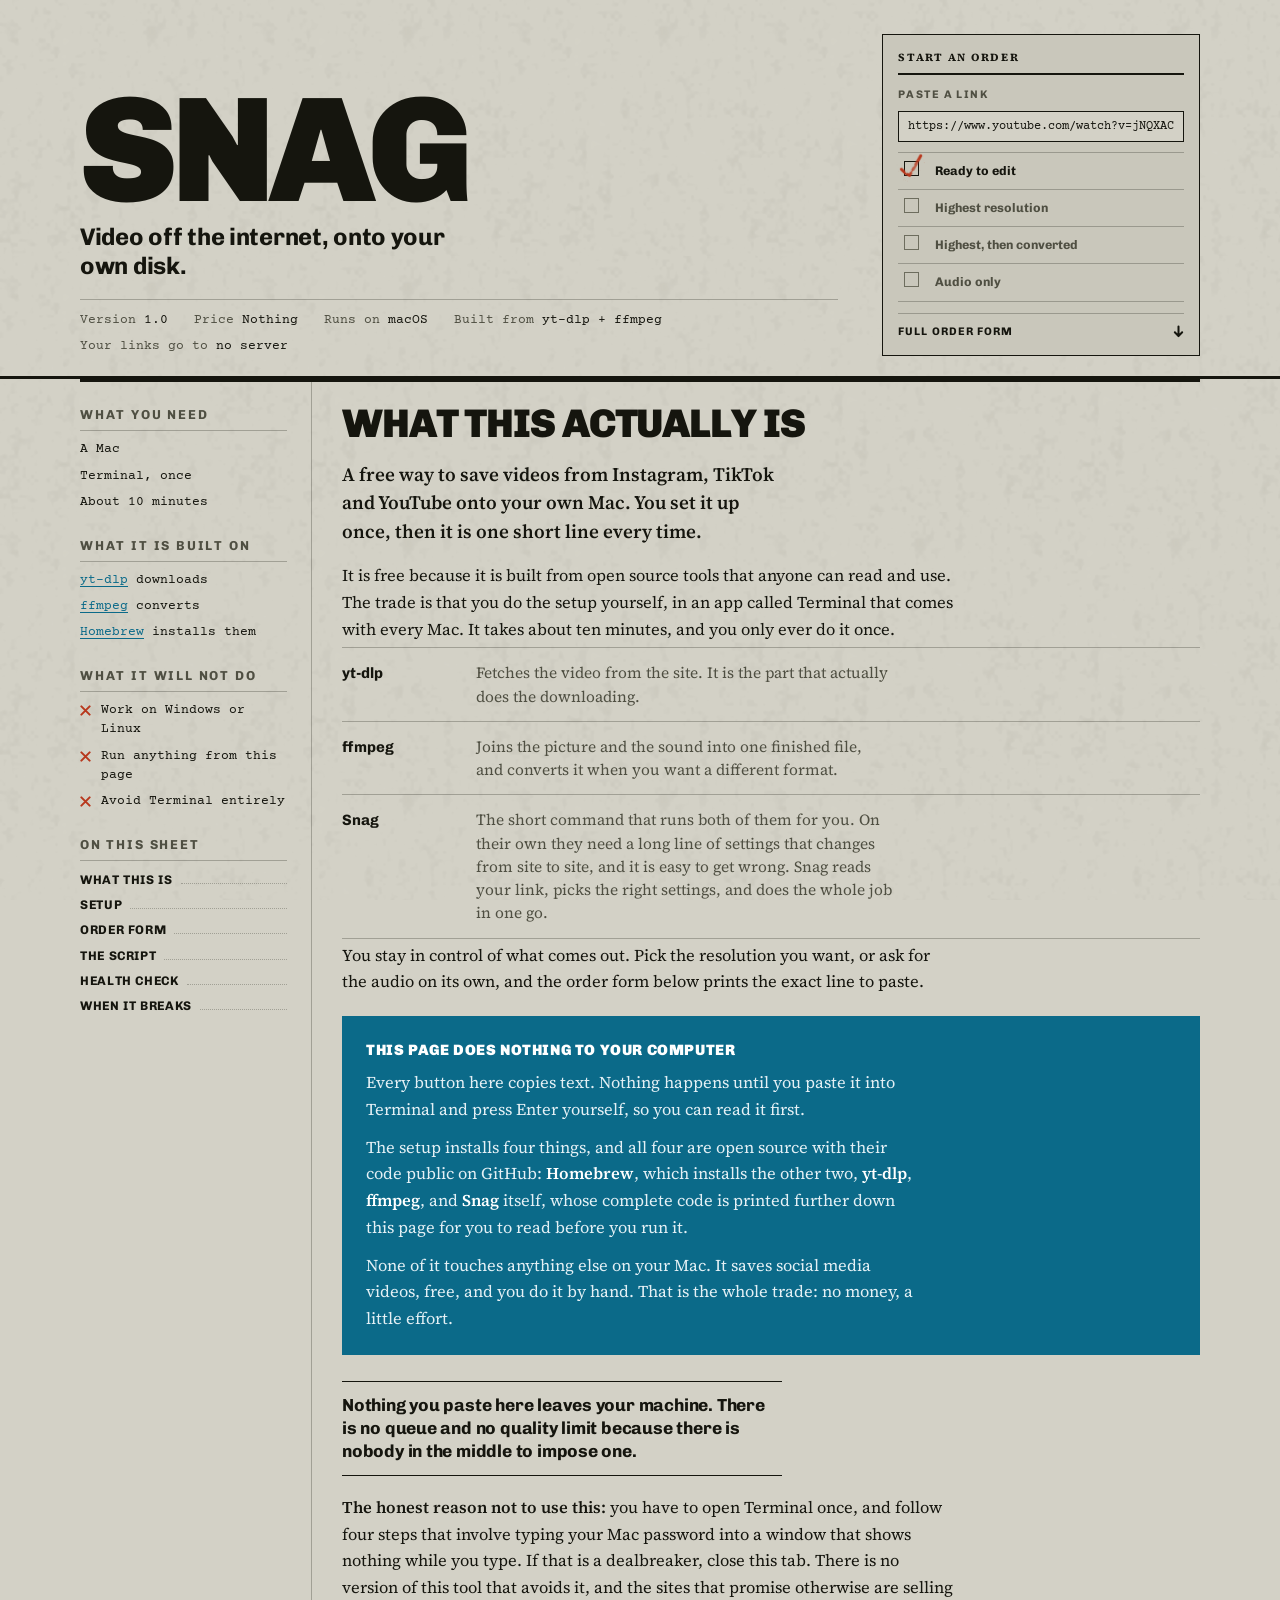
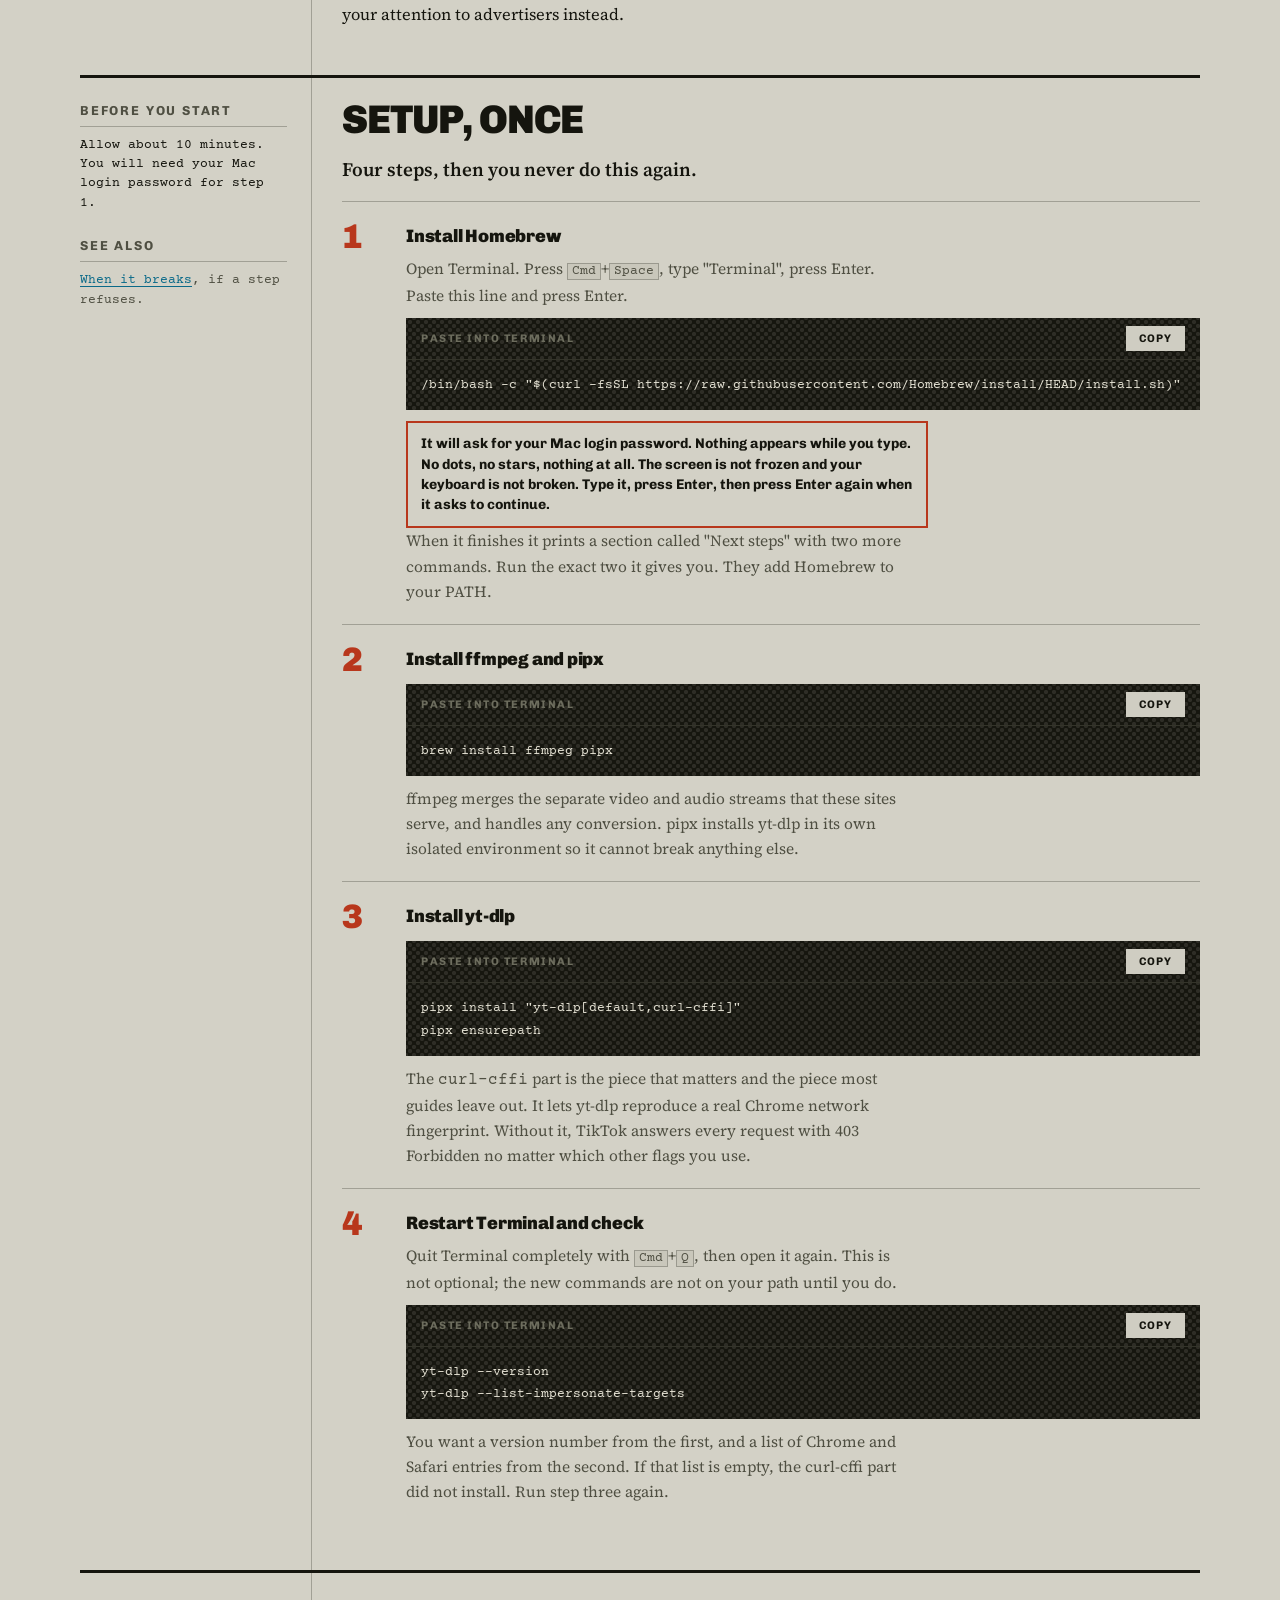
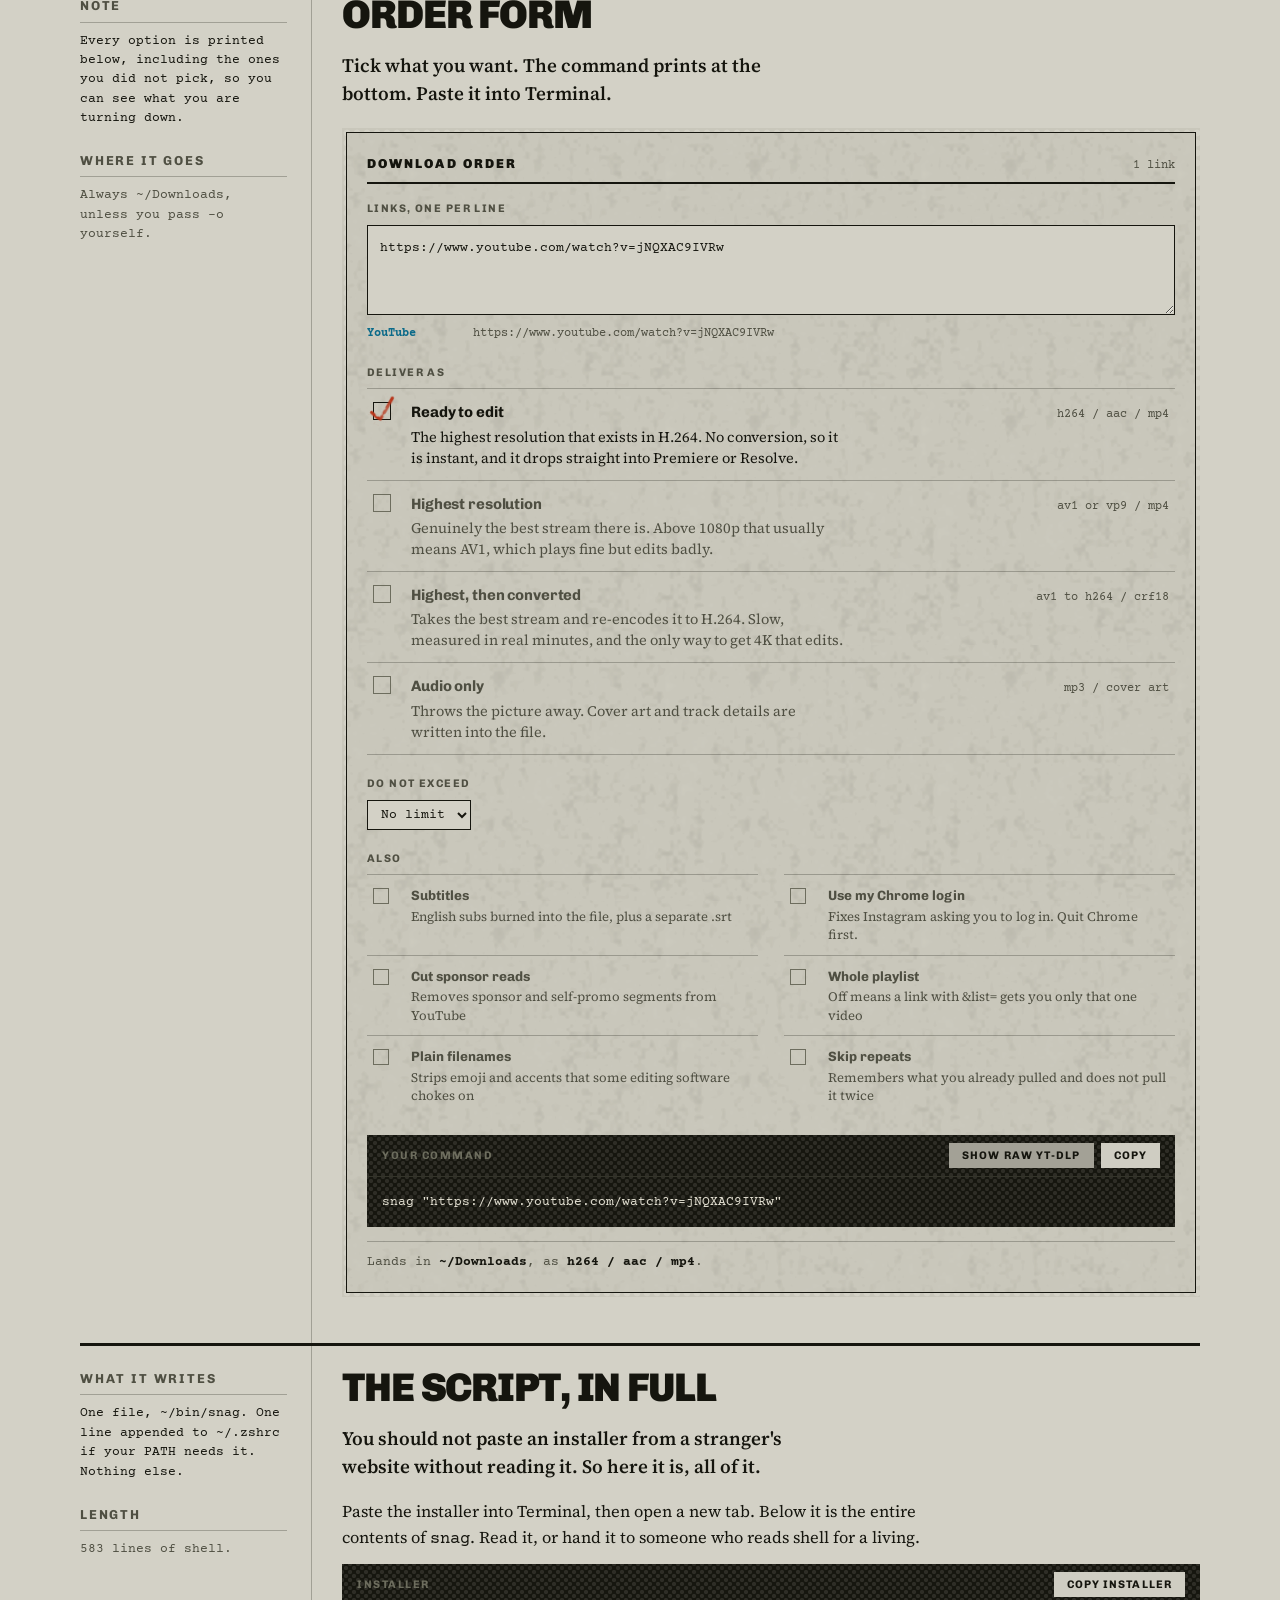
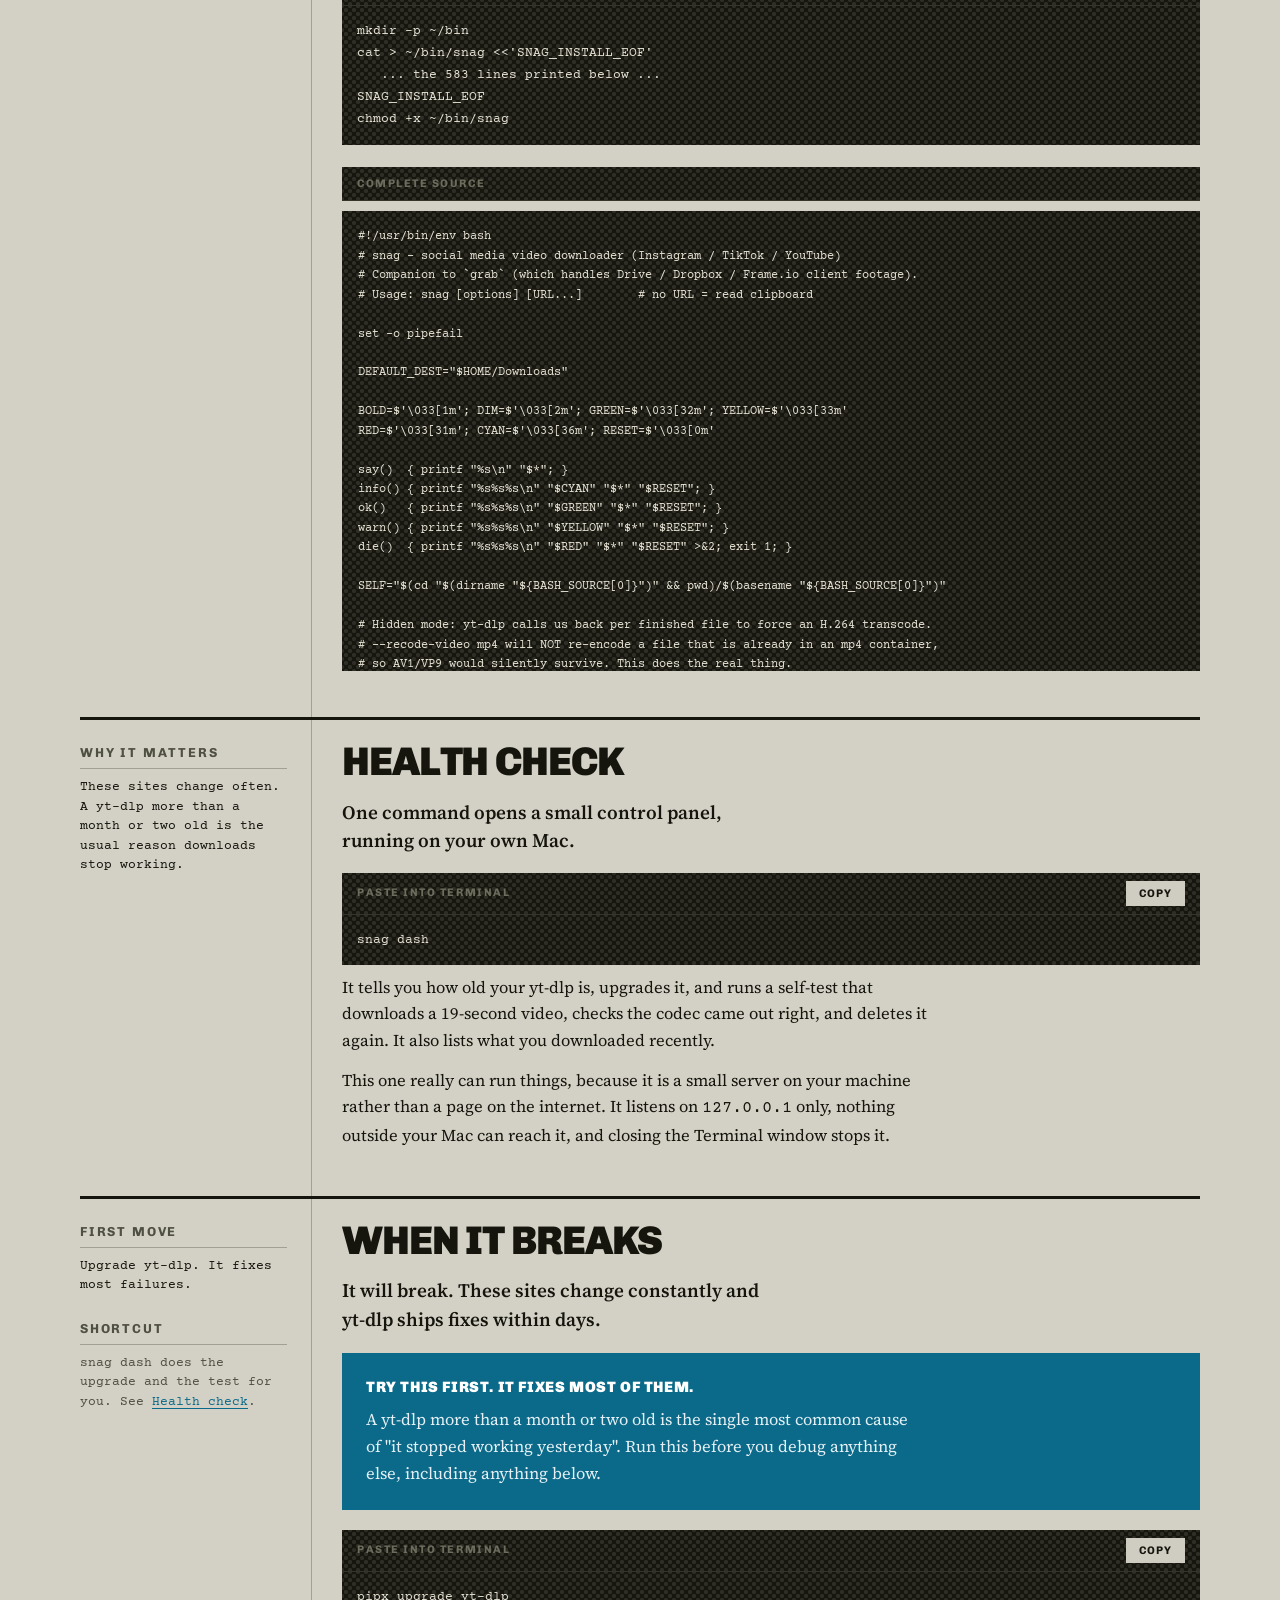
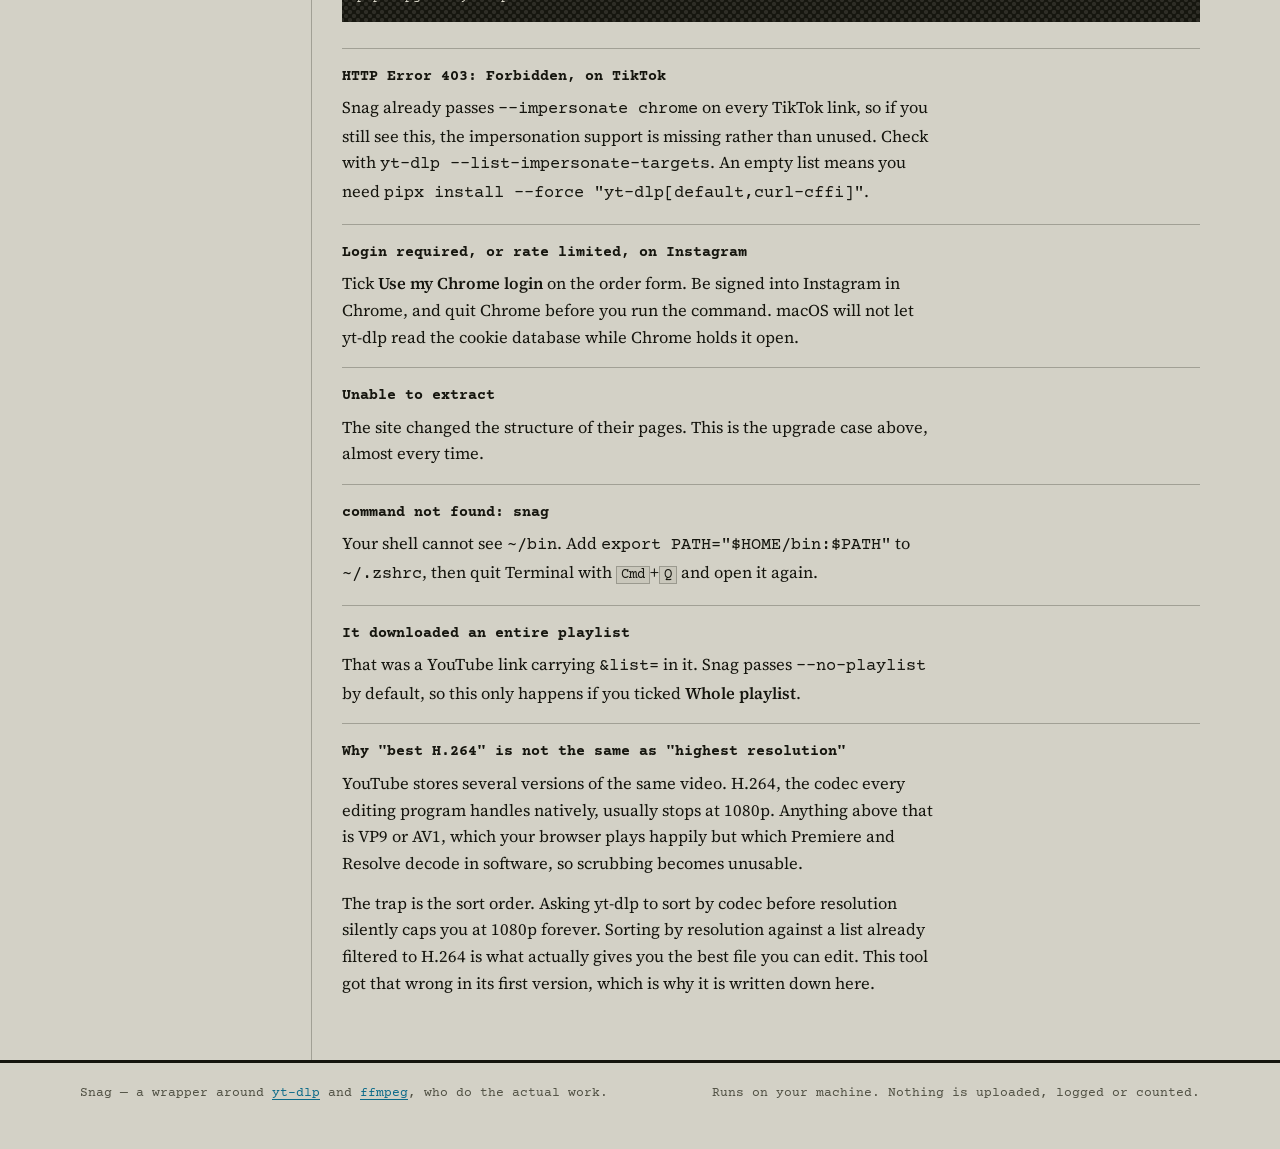
==== commit ffa32448: "Rewrite the opening in plain language, and even up the rules The first entry assumed the reader know" ====
--- a/site/index.html
+++ b/site/index.html
@@ -101,8 +101,7 @@
 
 .sheet { max-width: 1160px; margin: 0 auto; padding-inline: 20px; }
 /* rules run to the paper's edge, not the column's */
-.fullrule { height: 4px; background: var(--rule); }
-.fullrule.thin { height: 1px; margin-top: 3px; }
+.fullrule { height: 3px; background: var(--rule); }
 
 /* ---------- masthead ---------- */
 .mast { padding-top: 34px; padding-bottom: 20px; display: grid; grid-template-columns: 1fr 318px; gap: 44px; align-items: end; }
@@ -145,6 +144,13 @@
 .lede { font-size: 19px; line-height: 1.5; font-weight: 600; max-width: 44ch; margin-bottom: 18px; }
 .prose { max-width: 68ch; display: grid; gap: 13px; }
 .prose strong { font-weight: 600; }
+.tools { display: grid; gap: 0; margin-top: 4px; margin-bottom: 4px; }
+.tool { border-top: 1px solid var(--hair); padding-top: 13px; padding-bottom: 13px; display: grid; grid-template-columns: 116px minmax(0, 1fr); gap: 18px; }
+.tool:last-child { border-bottom: 1px solid var(--hair); }
+.tool dt { font-family: 'Chivo', sans-serif; font-weight: 700; font-size: 15px; color: var(--ink); }
+.tool dd { margin: 0; font-size: 15.5px; line-height: 1.5; color: var(--ink-2); max-width: 52ch; }
+.tool dd b { color: var(--ink); font-weight: 600; }
+@media (max-width: 560px) { .tool { grid-template-columns: 1fr; gap: 3px; } }
 .pull { border-top: 1px solid var(--ink); border-bottom: 1px solid var(--ink); padding-top: 12px; padding-bottom: 12px; margin-top: 6px; margin-bottom: 6px; font-family: 'Chivo', sans-serif; font-weight: 700; font-size: 17.5px; line-height: 1.32; letter-spacing: -.012em; max-width: 40ch; }
 
 .field-cyan { background: var(--cyan-field); color: #eef6f9; padding: 22px 24px; margin-top: 20px; margin-bottom: 20px; }
@@ -312,15 +318,28 @@
   <article class="entry" id="what">
     <div class="bodycol">
       <h2>What this actually is</h2>
-      <p class="lede">A shell script that picks the right arguments for two programs you already trust. It downloads nothing itself.</p>
+      <p class="lede">A free way to save videos from Instagram, TikTok and YouTube onto your own Mac. You set it up once, then it is one short line every time.</p>
       <div class="prose">
-        <p><strong>yt-dlp</strong> does one hundred percent of the fetching. <strong>ffmpeg</strong> does one hundred percent of the merging, transcoding and audio extraction. Snag is about three hundred lines of shell that decide which flags to hand them, based on the link you pasted. Delete it tomorrow and you lose nothing but typing.</p>
-        <p>What it genuinely adds is judgement rather than capability: the correct sort order so that asking for maximum resolution does not quietly hand you 1080p, browser impersonation only on the sites that need it, and per-link isolation so one dead link does not kill the other nine in a batch.</p>
-      </div>
+        <p>It is free because it is built from open source tools that anyone can read and use. The trade is that you do the setup yourself, in an app called Terminal that comes with every Mac. It takes about ten minutes, and you only ever do it once.</p>
+      </div>
+
+      <dl class="tools">
+        <div class="tool"><dt>yt-dlp</dt><dd>Fetches the video from the site. It is the part that actually does the downloading.</dd></div>
+        <div class="tool"><dt>ffmpeg</dt><dd>Joins the picture and the sound into one finished file, and converts it when you want a different format.</dd></div>
+        <div class="tool"><dt>Snag</dt><dd>The short command that runs both of them for you. On their own they need a long line of settings that changes from site to site, and it is easy to get wrong. Snag reads your link, picks the right settings, and does the whole job in one go.</dd></div>
+      </dl>
+
+      <div class="prose">
+        <p>You stay in control of what comes out. Pick the resolution you want, or ask for the audio on its own, and the order form below prints the exact line to paste.</p>
+      </div>
+
       <div class="field-cyan">
-        <h3>This page cannot touch your computer</h3>
-        <p>Every button here copies text to your clipboard. You paste it into Terminal yourself, read it first if you like, and press Enter. A web page in a browser tab cannot run commands on your Mac, cannot see your Downloads folder, and cannot test a download. Any site that claims otherwise is doing the work on their server, with your link, at their quality cap.</p>
-      </div>
+        <h3>This page does nothing to your computer</h3>
+        <p>Every button here copies text. Nothing happens until you paste it into Terminal and press Enter yourself, so you can read it first.</p>
+        <p style="margin-top:11px">The setup installs four things, and all four are open source with their code public on GitHub: <b style="color:#fff;font-weight:600">Homebrew</b>, which installs the other two, <b style="color:#fff;font-weight:600">yt-dlp</b>, <b style="color:#fff;font-weight:600">ffmpeg</b>, and <b style="color:#fff;font-weight:600">Snag</b> itself, whose complete code is printed further down this page for you to read before you run it.</p>
+        <p style="margin-top:11px">None of it touches anything else on your Mac. It saves social media videos, free, and you do it by hand. That is the whole trade: no money, a little effort.</p>
+      </div>
+
       <div class="prose">
         <p class="pull">Nothing you paste here leaves your machine. There is no queue and no quality limit because there is nobody in the middle to impose one.</p>
         <p><strong>The honest reason not to use this:</strong> you have to open Terminal once, and follow four steps that involve typing your Mac password into a window that shows nothing while you type. If that is a dealbreaker, close this tab. There is no version of this tool that avoids it, and the sites that promise otherwise are selling your attention to advertisers instead.</p>
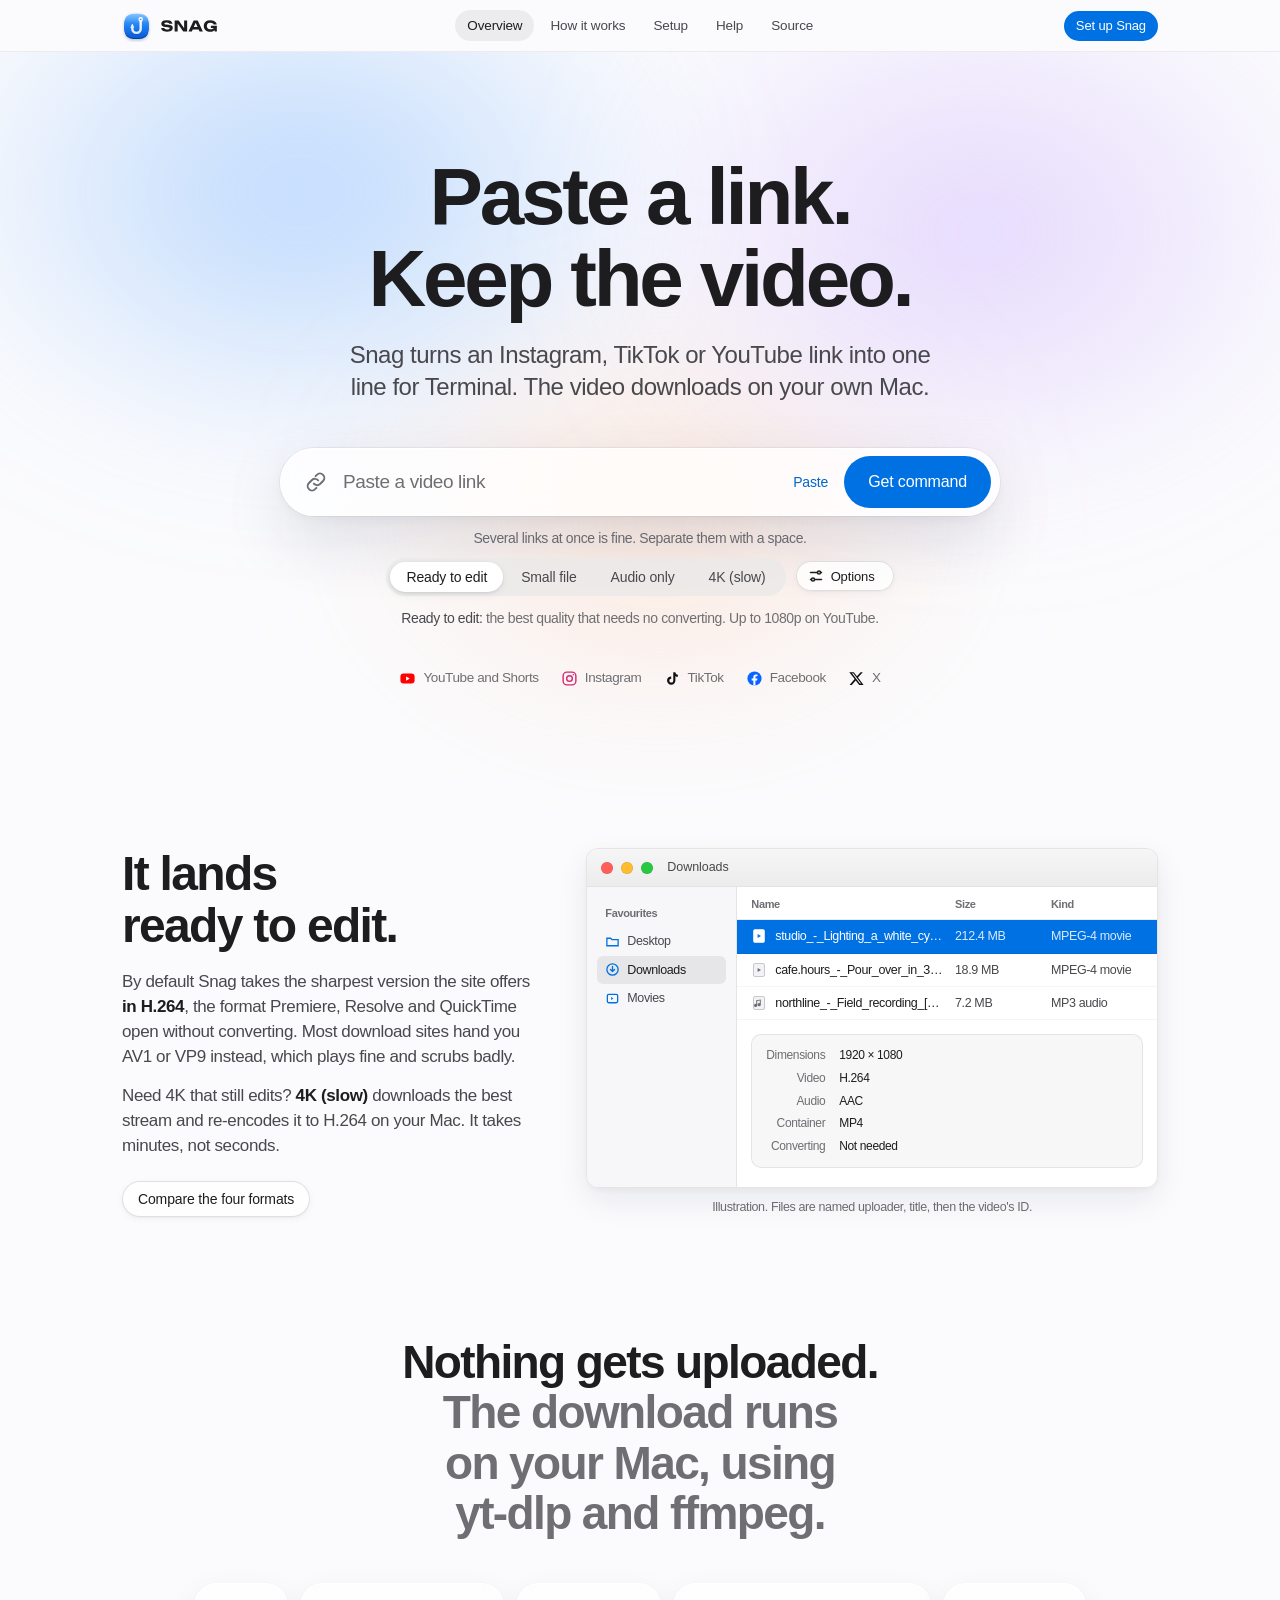
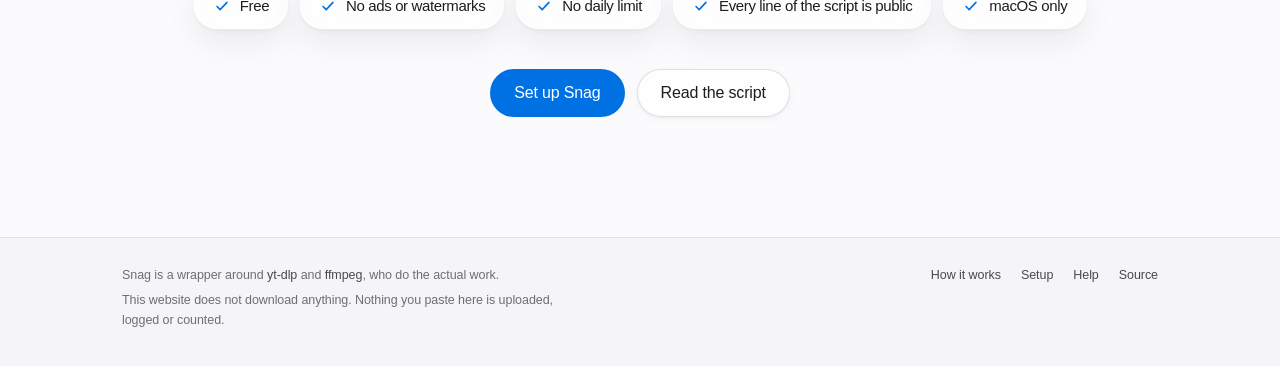
==== commit 51642f08: "Redesign the site as light macOS glass, add the logo, restyle snag dash The site moves from the one-" ====
--- a/site/index.html
+++ b/site/index.html
@@ -1,811 +1,199 @@
-<!DOCTYPE html>
+<!doctype html>
 <html lang="en">
 <head>
 <meta charset="utf-8">
 <meta name="viewport" content="width=device-width, initial-scale=1">
-<title>Snag</title>
-<meta name="description" content="Save video from Instagram, TikTok and YouTube to your own Mac using yt-dlp and ffmpeg. Nothing uploads, nothing is capped, and the whole script is printed on the page.">
-<link rel="preconnect" href="https://fonts.googleapis.com">
-<link rel="preconnect" href="https://fonts.gstatic.com" crossorigin>
-<link rel="stylesheet" href="https://fonts.googleapis.com/css2?family=Chivo:wght@400;700;900&family=Courier+Prime:wght@400;700&family=Source+Serif+4:opsz,wght@8..60,400;8..60,600&display=swap">
-<style>
-:root {
-  --stock:    #d3d1c6;
-  --stock-2:  #c9c7bb;
-  --ink:      #15150e;
-  --ink-2:    #4f4f42;
-  --ink-3:    #6d6d5e;
-  --cyan:     #0b6a89;
-  --cyan-field:#0b6a89;
-  --verm:     #b8371c;
-  --plate:    #16160f;
-  --plate-tx: #e4e1d3;
-  --plate-rl: #34342a;
-  --btn-face: #cfcdc2;
-  --btn-face2:#a3a196;
-  --rule:     #15150e;
-  --hair:     rgba(21,21,14,.26);
-  --grain:    .55;
-}
-@media (prefers-color-scheme: dark) {
-  :root:not([data-theme="light"]) {
-    --stock:    #16160f;
-    --stock-2:  #1e1e15;
-    --ink:      #e2dfd0;
-    --ink-2:    #a8a496;
-    --ink-3:    #8a8677;
-    --cyan:     #4aa8c9;
-    --cyan-field:#0d5570;
-    --verm:     #e0603f;
-    --plate:    #0d0d08;
-    --plate-tx: #e4e1d3;
-    --plate-rl: #34342a;
-    --btn-face: #cfcdc2;
-    --btn-face2:#9a988c;
-    --rule:     #e2dfd0;
-    --hair:     rgba(226,223,208,.24);
-    --grain:    .9;
-  }
-}
-:root[data-theme="dark"] {
-  --stock:    #16160f;
-  --stock-2:  #1e1e15;
-  --ink:      #e2dfd0;
-  --ink-2:    #a8a496;
-  --ink-3:    #8a8677;
-  --cyan:     #4aa8c9;
-  --cyan-field:#0d5570;
-  --verm:     #e0603f;
-  --plate:    #0d0d08;
-  --plate-tx: #e4e1d3;
-  --plate-rl: #34342a;
-  --btn-face: #cfcdc2;
-  --btn-face2:#9a988c;
-  --rule:     #e2dfd0;
-  --hair:     rgba(226,223,208,.24);
-  --grain:    .9;
-}
-
-* { box-sizing: border-box; }
-html { -webkit-text-size-adjust: 100%; }
-body {
-  margin: 0;
-  background-color: var(--stock);
-  color: var(--ink);
-  font-family: 'Source Serif 4', Georgia, serif;
-  font-size: 16.5px;
-  line-height: 1.62;
-  padding: 0;
-  position: relative;
-}
-/* the stock itself: a real pulp tile, not a flat fill */
-body::before {
-  content: ''; position: fixed; inset: 0; z-index: -1;
-  background: url(assets/pulp.png) repeat;
-  opacity: var(--grain);
-  pointer-events: none;
-}
-::selection { background: var(--cyan-field); color: #f4f2e8; }
-:focus-visible { outline: 2px solid var(--verm); outline-offset: 2px; }
-* { scrollbar-color: var(--ink-3) var(--stock-2); scrollbar-width: thin; }
-::-webkit-scrollbar { width: 11px; height: 11px; }
-::-webkit-scrollbar-track { background: var(--stock-2); }
-::-webkit-scrollbar-thumb { background: var(--ink-3); border: 2px solid var(--stock-2); }
-
-h1,h2,h3 { font-family: 'Chivo', Helvetica, Arial, sans-serif; margin: 0; color: var(--ink); text-wrap: balance; }
-p { margin: 0; }
-a { color: var(--cyan); text-underline-offset: 3px; text-decoration-thickness: 1px; }
-a:hover { color: var(--verm); }
-code, kbd, .mono { font-family: 'Courier Prime', 'Courier New', monospace; }
-kbd { font-size: .86em; border: 1px solid var(--hair); padding: 0 4px; background: var(--stock-2); }
-
-.sheet { max-width: 1160px; margin: 0 auto; padding-inline: 20px; }
-/* rules run to the paper's edge, not the column's */
-.fullrule { height: 3px; background: var(--rule); }
-
-/* ---------- masthead ---------- */
-.mast { padding-top: 34px; padding-bottom: 20px; display: grid; grid-template-columns: 1fr 318px; gap: 44px; align-items: end; }
-.mast h1 { font-weight: 900; font-size: clamp(56px, 13vw, 150px); line-height: .82; letter-spacing: -.045em; text-transform: uppercase; margin-bottom: 12px; }
-.mast .strap { font-family: 'Chivo', sans-serif; font-weight: 700; font-size: clamp(16px, 2.4vw, 24px); line-height: 1.2; letter-spacing: -.012em; max-width: 26ch; margin-bottom: 18px; }
-.colophon { font-family: 'Courier Prime', monospace; font-size: 12.5px; color: var(--ink-2); border-top: 1px solid var(--hair); padding-top: 10px; display: flex; flex-wrap: wrap; gap: 6px 26px; }
-.colophon b { color: var(--ink); font-weight: 400; }
-
-/* ---------- order stub: the coupon's first boxes, at the fold ---------- */
-.stub { border: 1px solid var(--ink); background: var(--stock-2); padding: 14px 15px 15px; }
-.stub .stub-label { font-size: 11px; font-weight: 700; text-transform: uppercase; letter-spacing: .16em; border-bottom: 2px solid var(--ink); padding-bottom: 6px; margin-bottom: 11px; }
-.stub input {
-  width: 100%; background: var(--stock); color: var(--ink); border: 1px solid var(--ink);
-  padding: 8px 9px; font-family: 'Courier Prime', monospace; font-size: 12px; caret-color: var(--verm);
-}
-.stub .mini { margin-top: 10px; display: grid; }
-.stub .jump { display: flex; align-items: center; justify-content: space-between; gap: 8px; margin-top: 11px; font-family: 'Chivo', sans-serif; font-size: 11px; font-weight: 700; text-transform: uppercase; letter-spacing: .1em; color: var(--ink); text-decoration: none; border-top: 1px solid var(--hair); padding-top: 9px; }
-.stub .jump svg { width: 11px; height: 13px; flex-shrink: 0; }
-.stub .jump:hover { color: var(--verm); }
-
-/* ---------- entries, each with its own margin column ---------- */
-.entry { display: grid; grid-template-columns: 232px minmax(0, 1fr); gap: 0 30px; border-top: 3px solid var(--rule); }
-.entry + .entry { border-top-width: 3px; }
-.marg { order: 1; border-right: 1px solid var(--hair); padding-top: 22px; padding-right: 24px; padding-bottom: 40px; padding-left: 0; }
-.bodycol { order: 2; padding-top: 22px; padding-bottom: 46px; min-width: 0; }
-
-.marg section + section { margin-top: 22px; }
-.marg h3 { font-size: 13px; font-weight: 700; text-transform: uppercase; letter-spacing: .14em; color: var(--ink-2); border-bottom: 1px solid var(--hair); padding-bottom: 5px; margin-bottom: 9px; }
-.marg p, .marg li { font-family: 'Courier Prime', monospace; font-size: 12.5px; line-height: 1.55; color: var(--ink); }
-.marg ul { list-style: none; margin: 0; padding: 0; display: grid; gap: 7px; }
-.marg li.no { display: grid; grid-template-columns: 13px 1fr; gap: 8px; align-items: start; }
-.marg li.no svg { width: 11px; height: 11px; margin-top: 4px; }
-.marg .note { color: var(--ink-2); }
-.toc { display: grid; gap: 5px; }
-.toc a { font-family: 'Chivo', sans-serif; font-size: 12.5px; font-weight: 700; text-transform: uppercase; letter-spacing: .05em; color: var(--ink); text-decoration: none; display: flex; justify-content: space-between; gap: 8px; align-items: baseline; }
-.toc a::after { content: ''; flex: 1; border-bottom: 1px dotted var(--hair); }
-.toc a:hover { color: var(--verm); }
-
-.bodycol > h2 { font-weight: 900; text-transform: uppercase; font-size: clamp(25px, 4.2vw, 40px); line-height: .98; letter-spacing: -.028em; margin-bottom: 16px; }
-.lede { font-size: 19px; line-height: 1.5; font-weight: 600; max-width: 44ch; margin-bottom: 18px; }
-.prose { max-width: 68ch; display: grid; gap: 13px; }
-.prose strong { font-weight: 600; }
-.tools { display: grid; gap: 0; margin-top: 4px; margin-bottom: 4px; }
-.tool { border-top: 1px solid var(--hair); padding-top: 13px; padding-bottom: 13px; display: grid; grid-template-columns: 116px minmax(0, 1fr); gap: 18px; }
-.tool:last-child { border-bottom: 1px solid var(--hair); }
-.tool dt { font-family: 'Chivo', sans-serif; font-weight: 700; font-size: 15px; color: var(--ink); }
-.tool dd { margin: 0; font-size: 15.5px; line-height: 1.5; color: var(--ink-2); max-width: 52ch; }
-.tool dd b { color: var(--ink); font-weight: 600; }
-@media (max-width: 560px) { .tool { grid-template-columns: 1fr; gap: 3px; } }
-.pull { border-top: 1px solid var(--ink); border-bottom: 1px solid var(--ink); padding-top: 12px; padding-bottom: 12px; margin-top: 6px; margin-bottom: 6px; font-family: 'Chivo', sans-serif; font-weight: 700; font-size: 17.5px; line-height: 1.32; letter-spacing: -.012em; max-width: 40ch; }
-
-.field-cyan { background: var(--cyan-field); color: #eef6f9; padding: 22px 24px; margin-top: 20px; margin-bottom: 20px; }
-.field-cyan h3 { color: #fff; font-size: 15px; font-weight: 900; text-transform: uppercase; letter-spacing: .04em; margin-bottom: 8px; }
-.field-cyan p { color: #e4f0f5; max-width: 62ch; }
-
-/* ---------- plates: dark, and screened like a catalog photograph ---------- */
-.plate {
-  background-color: var(--plate);
-  background-image: url(assets/halftone.png);
-  color: var(--plate-tx);
-  font-family: 'Courier Prime', monospace; font-size: 13px; line-height: 1.7;
-  padding: 14px 15px; overflow-x: auto; white-space: pre; margin-top: 10px; margin-bottom: 10px;
-}
-.plate.wrap { white-space: pre-wrap; word-break: break-word; }
-.plate .ln { display: block; }
-.plate-head {
-  display: flex; align-items: center; justify-content: space-between; gap: 8px 12px; flex-wrap: wrap;
-  background-color: var(--plate); background-image: url(assets/halftone.png);
-  color: var(--ink-3); border-bottom: 1px solid var(--plate-rl);
-  padding: 8px 15px; margin-top: 10px;
-  font-family: 'Chivo', sans-serif; font-size: 11px; font-weight: 700;
-  text-transform: uppercase; letter-spacing: .14em;
-}
-.plate-head + .plate { margin-top: 0; }
-
-/* buttons are printed labels; vermilion is held back for the stamp */
-button.stamp {
-  font-family: 'Chivo', sans-serif; font-size: 11px; font-weight: 700;
-  text-transform: uppercase; letter-spacing: .1em; white-space: nowrap;
-  background: var(--btn-face); color: #15150e; border: 0; padding: 6px 13px; cursor: pointer;
-}
-button.stamp.quiet { background: var(--btn-face2); }
-button.stamp:hover { background: #fff; }
-button.stamp[data-done="1"] { background: var(--verm); color: #fff; }
-button.stamp:disabled { opacity: .4; cursor: not-allowed; }
-
-/* ---------- setup steps: a real sequence ---------- */
-.steps { counter-reset: st; display: grid; margin-top: 8px; }
-.step { border-top: 1px solid var(--hair); padding-top: 20px; padding-bottom: 20px; display: grid; grid-template-columns: 46px minmax(0, 1fr); gap: 18px; }
-.step > div { min-width: 0; }
-.step::before { counter-increment: st; content: counter(st); font-family: 'Chivo', sans-serif; font-weight: 900; font-size: 34px; line-height: .9; color: var(--verm); letter-spacing: -.04em; }
-.step h3 { font-size: 18px; font-weight: 900; letter-spacing: -.012em; margin-bottom: 5px; }
-.step .said { font-size: 15.5px; color: var(--ink-2); max-width: 62ch; }
-.step .said + .said { margin-top: 8px; }
-.warn { border: 2px solid var(--verm); padding: 11px 13px; margin-top: 11px; font-family: 'Chivo', sans-serif; font-size: 14px; font-weight: 700; line-height: 1.45; max-width: 58ch; color: var(--ink); }
-
-/* ---------- coupon ---------- */
-.coupon { margin-top: 20px; padding: 4px; background-color: var(--stock-2); background-image: radial-gradient(circle at 5px 5px, var(--stock) 3.4px, transparent 3.6px); background-size: 10px 10px; }
-.coupon-in { background-color: var(--stock-2); background-image: url(assets/pulp.png); border: 1px solid var(--ink); padding: 20px; }
-.coupon h3 { font-size: 13px; font-weight: 900; text-transform: uppercase; letter-spacing: .16em; border-bottom: 2px solid var(--ink); padding-bottom: 7px; margin-bottom: 16px; display: flex; justify-content: space-between; gap: 12px; flex-wrap: wrap; align-items: baseline; }
-.coupon h3 span { font-family: 'Courier Prime', monospace; font-weight: 400; letter-spacing: 0; text-transform: none; font-size: 12px; color: var(--ink-2); }
-.cline { font-family: 'Chivo', sans-serif; font-size: 11px; font-weight: 700; text-transform: uppercase; letter-spacing: .13em; color: var(--ink-2); margin-bottom: 7px; }
-.cblock + .cblock { margin-top: 20px; }
-
-textarea#links { width: 100%; display: block; background: var(--stock); color: var(--ink); border: 1px solid var(--ink); padding: 11px 12px; font-family: 'Courier Prime', monospace; font-size: 13px; line-height: 1.7; resize: vertical; min-height: 84px; caret-color: var(--verm); }
-textarea#links::placeholder { color: var(--ink-2); opacity: 1; }
-
-.queue { margin-top: 9px; display: grid; gap: 3px; }
-.queue:empty { display: none; }
-.qrow { font-family: 'Courier Prime', monospace; font-size: 12px; display: grid; grid-template-columns: 96px minmax(0, 1fr); gap: 10px; align-items: baseline; }
-.qrow b { font-weight: 700; color: var(--cyan); }
-.qrow.unknown b { color: var(--ink-2); }
-.qrow span { color: var(--ink-2); overflow: hidden; text-overflow: ellipsis; white-space: nowrap; }
-
-.modes { display: grid; }
-.mode { display: grid; grid-template-columns: 26px minmax(0, 1fr) auto; gap: 12px; align-items: baseline; width: 100%; text-align: left; background: none; border: 0; border-top: 1px solid var(--hair); padding-top: 11px; padding-bottom: 11px; font: inherit; color: var(--ink-2); cursor: pointer; }
-.mode:last-child { border-bottom: 1px solid var(--hair); }
-.tick { width: 18px; height: 18px; border: 1.5px solid var(--ink-3); position: relative; align-self: start; margin-top: 2px; }
-.tick img { position: absolute; left: -7px; top: -9px; width: 31px; height: 31px; display: none; transform: rotate(-7deg); }
-.mode .nm { font-family: 'Chivo', sans-serif; font-weight: 700; font-size: 15px; letter-spacing: -.008em; display: block; }
-.mode .ds { font-size: 14.5px; line-height: 1.45; display: block; margin-top: 2px; max-width: 54ch; }
-.mode .sp { font-family: 'Courier Prime', monospace; font-size: 11.5px; white-space: nowrap; color: var(--ink-2); }
-.mode[aria-pressed="true"] { color: var(--ink); }
-.mode[aria-pressed="true"] .tick { border-color: var(--ink); }
-.mode[aria-pressed="true"] .tick img { display: block; }
-.mode:hover .nm { color: var(--verm); }
-
-.opts { display: grid; grid-template-columns: repeat(auto-fit, minmax(258px, 1fr)); gap: 0 26px; }
-.opt { display: grid; grid-template-columns: 26px minmax(0, 1fr); gap: 12px; align-items: start; background: none; border: 0; border-top: 1px solid var(--hair); padding-top: 10px; padding-bottom: 10px; font: inherit; color: var(--ink); cursor: pointer; text-align: left; width: 100%; }
-.opt .nm { font-family: 'Chivo', sans-serif; font-weight: 700; font-size: 13.5px; display: block; }
-.opt .ds { font-size: 13px; line-height: 1.4; color: var(--ink-2); display: block; margin-top: 1px; }
-.opt[aria-pressed="false"] .nm { color: var(--ink-2); }
-.opt:hover .nm { color: var(--verm); }
-.opt .tick { width: 16px; height: 16px; margin-top: 3px; }
-.opt .tick img { left: -8px; top: -10px; width: 30px; height: 30px; }
-.opt[aria-pressed="true"] .tick { border-color: var(--ink); }
-.opt[aria-pressed="true"] .tick img { display: block; }
-
-/* compact ticks in the masthead stub */
-.mini .mrow { display: grid; grid-template-columns: 22px minmax(0,1fr); gap: 9px; align-items: center; background: none; border: 0; border-top: 1px solid var(--hair); padding-top: 8px; padding-bottom: 8px; width: 100%; text-align: left; font: inherit; cursor: pointer; color: var(--ink-2); }
-.mini .mrow:last-child { border-bottom: 1px solid var(--hair); }
-.mini .mrow .nm { font-family: 'Chivo', sans-serif; font-weight: 700; font-size: 12.5px; }
-.mini .mrow[aria-pressed="true"] { color: var(--ink); }
-.mini .mrow[aria-pressed="true"] .tick { border-color: var(--ink); }
-.mini .mrow[aria-pressed="true"] .tick img { display: block; }
-.mini .tick { width: 15px; height: 15px; margin-top: 0; }
-.mini .tick img { left: -8px; top: -10px; width: 29px; height: 29px; }
-
-select.cap { font-family: 'Courier Prime', monospace; font-size: 13px; background: var(--stock); color: var(--ink); border: 1px solid var(--ink); padding: 6px 9px; cursor: pointer; }
-.lands { font-family: 'Courier Prime', monospace; font-size: 12.5px; color: var(--ink-2); border-top: 1px solid var(--hair); margin-top: 14px; padding-top: 10px; }
-.lands b { color: var(--ink); font-weight: 700; }
-
-.listing { background-color: var(--plate); background-image: url(assets/halftone.png); color: var(--plate-tx); font-family: 'Courier Prime', monospace; font-size: 12px; line-height: 1.62; padding: 16px; overflow: auto; max-height: 460px; white-space: pre; margin-top: 10px; }
-
-.fault { border-top: 1px solid var(--hair); padding-top: 16px; padding-bottom: 16px; }
-.fault h3 { font-family: 'Courier Prime', monospace; font-size: 15px; font-weight: 700; margin-bottom: 6px; }
-.fault .prose { max-width: 66ch; }
-
-.foot { padding-top: 20px; padding-bottom: 46px; font-family: 'Courier Prime', monospace; font-size: 12.5px; color: var(--ink-2); display: flex; justify-content: space-between; gap: 14px 30px; flex-wrap: wrap; }
-
-@media (max-width: 860px) {
-  .mast { grid-template-columns: 1fr; gap: 0; }
-  .stub { display: none; }
-  .entry { grid-template-columns: 1fr; }
-  .bodycol { order: 1; padding-top: 20px; padding-bottom: 30px; }
-  .marg { order: 2; border-right: 0; border-top: 1px solid var(--hair); padding-top: 18px; padding-bottom: 32px; }
-  .marg > div { display: grid; grid-template-columns: repeat(auto-fit, minmax(190px, 1fr)); gap: 26px 26px; align-items: start; }
-  .marg section + section { margin-top: 0; }
-  .step { grid-template-columns: 34px minmax(0, 1fr); gap: 12px; }
-  .step::before { font-size: 26px; }
-  .mode { grid-template-columns: 26px minmax(0, 1fr); }
-  .mode .sp { grid-column: 2; white-space: normal; margin-top: 4px; }
-  .plate-head { letter-spacing: .1em; padding: 8px 12px; }
-  .plate-head > span:first-child { flex: 1 1 100%; }
-  /* a clipped command is an unusable command: wrap it with a hanging indent */
-  .plate { white-space: pre-wrap; overflow-wrap: anywhere; }
-  .plate .ln { padding-left: 1.3em; text-indent: -1.3em; }
-  .listing { white-space: pre; }
-}
-@media (prefers-reduced-motion: no-preference) {
-  .tick img { animation: strike 90ms steps(2, end); }
-}
-@keyframes strike { from { transform: scale(1.2) rotate(-16deg); } to { transform: scale(1) rotate(-7deg); } }
-</style>
+<title>Snag: save videos to your Mac</title>
+<meta name="description" content="Paste a link from Instagram, TikTok or YouTube. Snag gives you one line for Terminal, and the video downloads on your own Mac, ready to edit.">
+<meta name="theme-color" content="#fbfbfd">
+<link rel="icon" href="assets/icon.svg" type="image/svg+xml">
+<link rel="apple-touch-icon" href="assets/apple-touch-icon.png">
+<link rel="stylesheet" href="assets/snag.css">
 </head>
 <body>
 
-<div class="sheet">
-  <header class="mast">
-    <div>
-      <h1>Snag</h1>
-      <p class="strap">Video off the internet, onto your own disk.</p>
-      <div class="colophon">
-        <span>Version <b>1.0</b></span>
-        <span>Price <b>Nothing</b></span>
-        <span>Runs on <b>macOS</b></span>
-        <span>Built from <b>yt-dlp + ffmpeg</b></span>
-        <span>Your links go to <b>no server</b></span>
+<header class="nav">
+  <div class="nav-in">
+    <a class="brand" href="index.html" aria-label="Snag home"><img class="brand-mark" src="assets/logo-mark.svg" alt="" width="29" height="30"><img class="brand-word" src="assets/logo-wordmark.svg" alt="" height="12"></a>
+    <button class="nav-toggle" type="button" aria-expanded="false" aria-controls="navLinks" aria-label="Menu">
+      <svg viewBox="0 0 20 20" aria-hidden="true"><path d="M3 7h14M3 13h14" stroke="currentColor" stroke-width="1.6" stroke-linecap="round"/></svg>
+    </button>
+    <ul class="nav-links" id="navLinks">
+      <li><a href="index.html" aria-current="page">Overview</a></li>
+      <li><a href="how-it-works.html">How it works</a></li>
+      <li><a href="setup.html">Setup</a></li>
+      <li><a href="help.html">Help</a></li>
+      <li><a href="source.html">Source</a></li>
+      <li class="nav-links-cta"><a class="btn btn-primary" href="setup.html">Set up Snag</a></li>
+    </ul>
+    <a class="btn btn-primary btn-sm nav-cta" href="setup.html">Set up Snag</a>
+  </div>
+</header>
+
+<main>
+  <div class="aura" aria-hidden="true"><span></span></div>
+
+  <section class="hero">
+    <h1>Paste a link.<br>Keep the video.</h1>
+    <p class="sub">Snag turns an Instagram, TikTok or YouTube link into one line for Terminal. The video downloads on your own Mac.</p>
+
+    <form class="finder" id="finder" autocomplete="off" novalidate>
+      <label class="sr-only" for="link">Video link</label>
+      <div class="field" id="field">
+        <span class="field-icon" aria-hidden="true">
+          <svg data-p="none" data-on="1" viewBox="0 0 24 24" fill="none" stroke="currentColor" stroke-width="1.8" stroke-linecap="round" stroke-linejoin="round"><path d="M10 13.5a4 4 0 0 0 5.7.4l2.8-2.8a4 4 0 0 0-5.7-5.7l-1.2 1.2"/><path d="M14 10.5a4 4 0 0 0-5.7-.4l-2.8 2.8a4 4 0 0 0 5.7 5.7l1.2-1.2"/></svg>
+          <svg data-p="YouTube" class="yt" viewBox="0 0 24 24"><rect x="2" y="5" width="20" height="14" rx="4.5" fill="currentColor"/><path d="M10 9v6l5.2-3z" fill="#fff"/></svg>
+          <svg data-p="Instagram" class="ig" viewBox="0 0 24 24" fill="none" stroke="currentColor" stroke-width="2"><rect x="3" y="3" width="18" height="18" rx="5.5"/><circle cx="12" cy="12" r="4"/><circle cx="17.3" cy="6.7" r="1.1" fill="currentColor" stroke="none"/></svg>
+          <svg data-p="TikTok" class="tt" viewBox="0 0 24 24"><path d="M14.5 3h3c.2 1.9 1.5 3.4 3.5 3.6v3.1c-1.3 0-2.5-.4-3.5-1v6.1A5.9 5.9 0 1 1 11.6 9v3.2a2.8 2.8 0 1 0 2.9 2.8z" fill="currentColor"/></svg>
+          <svg data-p="Facebook" class="fb" viewBox="0 0 24 24"><circle cx="12" cy="12" r="10" fill="currentColor"/><path d="M13.3 21.9v-7.1h2.4l.4-2.8h-2.8v-1.8c0-.8.3-1.4 1.4-1.4h1.5V6.3a19 19 0 0 0-2.2-.1c-2.2 0-3.6 1.3-3.6 3.7V12H8v2.8h2.4v7.1z" fill="#fff"/></svg>
+          <svg data-p="X" class="x" viewBox="0 0 24 24"><path d="M17.8 3h3.1l-6.8 7.7L22 21h-6.2l-4.9-6.3L5.3 21H2.2l7.2-8.3L1.8 3h6.4l4.4 5.8zm-1.1 16.2h1.7L7.4 4.7H5.6z" fill="currentColor"/></svg>
+          <svg data-p="bad" viewBox="0 0 24 24" fill="none" stroke="#c4271b" stroke-width="1.8" stroke-linecap="round"><circle cx="12" cy="12" r="9"/><path d="M12 7.5v5.5M12 16.3v.2"/></svg>
+        </span>
+        <input id="link" name="link" type="text" inputmode="url" spellcheck="false" autocapitalize="off"
+               placeholder="Paste a video link" aria-describedby="fieldMsg">
+        <button class="clear" type="button" id="clearBtn" aria-label="Clear the link">
+          <svg viewBox="0 0 12 12" aria-hidden="true"><path d="M2.5 2.5l7 7m0-7l-7 7" stroke="currentColor" stroke-width="1.6" stroke-linecap="round"/></svg>
+        </button>
+        <button class="btn btn-quiet" type="button" id="pasteBtn">Paste</button>
+        <button class="btn btn-primary" type="submit" id="goBtn" aria-label="Get command"><span class="go-label">Get command</span><svg class="go-icon" viewBox="0 0 20 20" fill="none" stroke="currentColor" stroke-width="2" stroke-linecap="round" stroke-linejoin="round" aria-hidden="true"><path d="M4 10h11m-4.5-4.5L15 10l-4.5 4.5"/></svg></button>
+      </div>
+      <p class="field-msg" id="fieldMsg" aria-live="polite">Several links at once is fine. Separate them with a space.</p>
+
+      <div class="format-row">
+        <div class="formats" role="radiogroup" aria-label="Deliver as" id="formats"></div>
+        <div class="more">
+          <button class="btn btn-secondary btn-sm" type="button" id="moreBtn" aria-expanded="false" aria-controls="pop">
+            <svg viewBox="0 0 16 16" aria-hidden="true" fill="none" stroke="currentColor" stroke-width="1.5" stroke-linecap="round"><path d="M2.5 4.5h7m3 0h1M2.5 11.5h1m3 0h7"/><circle cx="11" cy="4.5" r="1.6"/><circle cx="5" cy="11.5" r="1.6"/></svg>
+            Options <span id="optCount"></span>
+          </button>
+          <div class="pop" id="pop" hidden role="group" aria-label="Download options">
+            <div class="pop-row">
+              <span class="txt"><label class="nm" for="cap">Resolution limit</label><span class="ds">The largest picture you want.</span></span>
+              <select id="cap">
+                <option value="">No limit</option>
+                <option value="2160">2160p</option>
+                <option value="1440">1440p</option>
+                <option value="1080">1080p</option>
+                <option value="720">720p</option>
+                <option value="480">480p</option>
+              </select>
+            </div>
+            <div id="opts"></div>
+          </div>
+        </div>
+      </div>
+      <p class="format-note" id="formatNote"></p>
+    </form>
+
+    <div class="result" id="result" hidden>
+      <div class="term">
+        <div class="term-bar">
+          <span class="lights" aria-hidden="true"><i></i><i></i><i></i></span>
+          <span class="term-title" id="termTitle">Terminal</span>
+          <span class="term-actions">
+            <button class="btn btn-quiet btn-sm" type="button" id="rawBtn" aria-pressed="false">Show yt-dlp</button>
+            <button class="btn btn-primary btn-sm" type="button" id="copyBtn">Copy</button>
+          </span>
+        </div>
+        <pre class="term-body" id="cmd"></pre>
+        <div class="result-meta" id="meta"></div>
+      </div>
+      <div class="result-foot">
+        <div class="tip glass">
+          <b>Paste it into Terminal</b>
+          Press <kbd>⌘</kbd> <kbd>Space</kbd>, type Terminal, press Enter. Paste with <kbd>⌘</kbd> <kbd>V</kbd> and press Enter again.
+        </div>
+        <div class="tip glass">
+          <b>First time on this Mac?</b>
+          The command needs Snag installed first. It is a one-time <a href="setup.html">setup of about 10 minutes</a>.
+        </div>
       </div>
     </div>
-    <div class="stub">
-      <div class="stub-label">Start an order</div>
-      <label class="cline" for="linksMini" style="display:block">Paste a link</label>
-      <input id="linksMini" type="text" spellcheck="false" autocomplete="off" placeholder="https://www.tiktok.com/...">
-      <div class="mini" id="modesMini"></div>
-      <a class="jump" href="#order">Full order form<svg viewBox="0 0 12 14" aria-hidden="true"><path d="M6 1.5 L6 11.5 M2 7.8 L6 12 L10 7.8" fill="none" stroke="currentColor" stroke-width="2.2" stroke-linecap="round" stroke-linejoin="round"/></svg></a>
+
+    <div class="sites" aria-label="Works with">
+      <span><svg viewBox="0 0 24 24" aria-hidden="true"><rect x="2" y="5" width="20" height="14" rx="4.5" fill="#ff0000"/><path d="M10 9v6l5.2-3z" fill="#fff"/></svg>YouTube and Shorts</span>
+      <span><svg viewBox="0 0 24 24" aria-hidden="true" fill="none" stroke="#d62976" stroke-width="2"><rect x="3" y="3" width="18" height="18" rx="5.5"/><circle cx="12" cy="12" r="4"/><circle cx="17.3" cy="6.7" r="1.1" fill="#d62976" stroke="none"/></svg>Instagram</span>
+      <span><svg viewBox="0 0 24 24" aria-hidden="true"><path d="M14.5 3h3c.2 1.9 1.5 3.4 3.5 3.6v3.1c-1.3 0-2.5-.4-3.5-1v6.1A5.9 5.9 0 1 1 11.6 9v3.2a2.8 2.8 0 1 0 2.9 2.8z" fill="#111"/></svg>TikTok</span>
+      <span><svg viewBox="0 0 24 24" aria-hidden="true"><circle cx="12" cy="12" r="10" fill="#0866ff"/><path d="M13.3 21.9v-7.1h2.4l.4-2.8h-2.8v-1.8c0-.8.3-1.4 1.4-1.4h1.5V6.3a19 19 0 0 0-2.2-.1c-2.2 0-3.6 1.3-3.6 3.7V12H8v2.8h2.4v7.1z" fill="#fff"/></svg>Facebook</span>
+      <span><svg viewBox="0 0 24 24" aria-hidden="true"><path d="M17.8 3h3.1l-6.8 7.7L22 21h-6.2l-4.9-6.3L5.3 21H2.2l7.2-8.3L1.8 3h6.4l4.4 5.8zm-1.1 16.2h1.7L7.4 4.7H5.6z" fill="#111"/></svg>X</span>
     </div>
-  </header>
-</div>
-<div class="fullrule"></div>
+  </section>
 
-<div class="sheet">
-
-  <article class="entry" id="what">
-    <div class="bodycol">
-      <h2>What this actually is</h2>
-      <p class="lede">A free way to save videos from Instagram, TikTok and YouTube onto your own Mac. You set it up once, then it is one short line every time.</p>
+  <section class="lands-sec" aria-labelledby="lands-h">
+    <div>
+      <h2 id="lands-h">It lands ready to edit.</h2>
       <div class="prose">
-        <p>It is free because it is built from open source tools that anyone can read and use. The trade is that you do the setup yourself, in an app called Terminal that comes with every Mac. It takes about ten minutes, and you only ever do it once.</p>
+        <p>By default Snag takes the sharpest version the site offers <b>in H.264</b>, the format Premiere, Resolve and QuickTime open without converting. Most download sites hand you AV1 or VP9 instead, which plays fine and scrubs badly.</p>
+        <p>Need 4K that still edits? <b>4K (slow)</b> downloads the best stream and re-encodes it to H.264 on your Mac. It takes minutes, not seconds.</p>
       </div>
-
-      <dl class="tools">
-        <div class="tool"><dt>yt-dlp</dt><dd>Fetches the video from the site. It is the part that actually does the downloading.</dd></div>
-        <div class="tool"><dt>ffmpeg</dt><dd>Joins the picture and the sound into one finished file, and converts it when you want a different format.</dd></div>
-        <div class="tool"><dt>Snag</dt><dd>The short command that runs both of them for you. On their own they need a long line of settings that changes from site to site, and it is easy to get wrong. Snag reads your link, picks the right settings, and does the whole job in one go.</dd></div>
-      </dl>
-
-      <div class="prose">
-        <p>You stay in control of what comes out. Pick the resolution you want, or ask for the audio on its own, and the order form below prints the exact line to paste.</p>
-      </div>
-
-      <div class="field-cyan">
-        <h3>This page does nothing to your computer</h3>
-        <p>Every button here copies text. Nothing happens until you paste it into Terminal and press Enter yourself, so you can read it first.</p>
-        <p style="margin-top:11px">The setup installs four things, and all four are open source with their code public on GitHub: <b style="color:#fff;font-weight:600">Homebrew</b>, which installs the other two, <b style="color:#fff;font-weight:600">yt-dlp</b>, <b style="color:#fff;font-weight:600">ffmpeg</b>, and <b style="color:#fff;font-weight:600">Snag</b> itself, whose complete code is printed further down this page for you to read before you run it.</p>
-        <p style="margin-top:11px">None of it touches anything else on your Mac. It saves social media videos, free, and you do it by hand. That is the whole trade: no money, a little effort.</p>
-      </div>
-
-      <div class="prose">
-        <p class="pull">Nothing you paste here leaves your machine. There is no queue and no quality limit because there is nobody in the middle to impose one.</p>
-        <p><strong>The honest reason not to use this:</strong> you have to open Terminal once, and follow four steps that involve typing your Mac password into a window that shows nothing while you type. If that is a dealbreaker, close this tab. There is no version of this tool that avoids it, and the sites that promise otherwise are selling your attention to advertisers instead.</p>
+      <div class="links">
+        <a class="btn btn-secondary" href="how-it-works.html#formats">Compare the four formats</a>
       </div>
     </div>
-    <div class="marg">
-      <div>
-        <section>
-          <h3>What you need</h3>
-          <ul><li>A Mac</li><li>Terminal, once</li><li>About 10 minutes</li></ul>
-        </section>
-        <section>
-          <h3>What it is built on</h3>
-          <ul>
-            <li><a href="https://github.com/yt-dlp/yt-dlp">yt-dlp</a> downloads</li>
-            <li><a href="https://ffmpeg.org">ffmpeg</a> converts</li>
-            <li><a href="https://brew.sh">Homebrew</a> installs them</li>
-          </ul>
-        </section>
-        <section>
-          <h3>What it will not do</h3>
-          <ul>
-            <li class="no"><svg viewBox="0 0 12 12" aria-hidden="true"><path d="M1.5 1.5 L10.5 10.5 M10.5 1.5 L1.5 10.5" stroke="var(--verm)" stroke-width="2.2" stroke-linecap="round"/></svg><span>Work on Windows or Linux</span></li>
-            <li class="no"><svg viewBox="0 0 12 12" aria-hidden="true"><path d="M1.5 1.5 L10.5 10.5 M10.5 1.5 L1.5 10.5" stroke="var(--verm)" stroke-width="2.2" stroke-linecap="round"/></svg><span>Run anything from this page</span></li>
-            <li class="no"><svg viewBox="0 0 12 12" aria-hidden="true"><path d="M1.5 1.5 L10.5 10.5 M10.5 1.5 L1.5 10.5" stroke="var(--verm)" stroke-width="2.2" stroke-linecap="round"/></svg><span>Avoid Terminal entirely</span></li>
-          </ul>
-        </section>
-        <section>
-          <h3>On this sheet</h3>
-          <nav class="toc">
-            <a href="#what">What this is</a>
-            <a href="#setup">Setup</a>
-            <a href="#order">Order form</a>
-            <a href="#source">The script</a>
-            <a href="#health">Health check</a>
-            <a href="#faults">When it breaks</a>
-          </nav>
-        </section>
+    <figure style="margin:0">
+      <div class="term finderwin" aria-hidden="true">
+        <div class="term-bar">
+          <span class="lights"><i></i><i></i><i></i></span>
+          <span class="term-title">Downloads</span>
+        </div>
+        <div class="fw-grid">
+          <div class="fw-side">
+            <div class="grp">Favourites</div>
+            <div class="it"><svg viewBox="0 0 16 16" fill="none" stroke="currentColor" stroke-width="1.4"><path d="M2 4.5h4l1.5 1.5H14v6.5H2z"/></svg>Desktop</div>
+            <div class="it on"><svg viewBox="0 0 16 16" fill="none" stroke="currentColor" stroke-width="1.4" stroke-linecap="round"><circle cx="8" cy="8" r="6"/><path d="M8 4.8v5.4m0 0L5.8 8M8 10.2 10.2 8"/></svg>Downloads</div>
+            <div class="it"><svg viewBox="0 0 16 16" fill="none" stroke="currentColor" stroke-width="1.4"><rect x="2.5" y="3.5" width="11" height="9" rx="1.5"/><path d="M6.5 6.5v3l2.5-1.5z" fill="currentColor" stroke="none"/></svg>Movies</div>
+          </div>
+          <div class="fw-list">
+            <div class="fw-row h"><span>Name</span><span>Size</span><span>Kind</span></div>
+            <div class="fw-row sel"><span class="fn"><svg viewBox="0 0 16 16"><rect x="2.5" y="1.5" width="11" height="13" rx="1.5" fill="#fff" stroke="rgba(255,255,255,.6)"/><path d="M6.6 6v4l3.4-2z" fill="#0071e3"/></svg><span>studio_-_Lighting_a_white_cyc_[a8Kq2LmX0pE].mp4</span></span><span>212.4 MB</span><span>MPEG-4 movie</span></div>
+            <div class="fw-row"><span class="fn"><svg viewBox="0 0 16 16"><rect x="2.5" y="1.5" width="11" height="13" rx="1.5" fill="#f2f2f7" stroke="#c7c7cc"/><path d="M6.6 6v4l3.4-2z" fill="#6e6e73"/></svg><span>cafe.hours_-_Pour_over_in_30_seconds_[7302114].mp4</span></span><span>18.9 MB</span><span>MPEG-4 movie</span></div>
+            <div class="fw-row"><span class="fn"><svg viewBox="0 0 16 16"><rect x="2.5" y="1.5" width="11" height="13" rx="1.5" fill="#f2f2f7" stroke="#c7c7cc"/><path d="M9.8 4.5v5.2a1.6 1.6 0 1 1-1-1.5V5.4l-2.6.6v4.5a1.6 1.6 0 1 1-1-1.5V5.2z" fill="#6e6e73"/></svg><span>northline_-_Field_recording_[Qm4v9TzR1sA].mp3</span></span><span>7.2 MB</span><span>MP3 audio</span></div>
+            <dl class="fw-info">
+              <dt>Dimensions</dt><dd>1920 × 1080</dd>
+              <dt>Video</dt><dd>H.264</dd>
+              <dt>Audio</dt><dd>AAC</dd>
+              <dt>Container</dt><dd>MP4</dd>
+              <dt>Converting</dt><dd>Not needed</dd>
+            </dl>
+          </div>
+        </div>
       </div>
+      <figcaption class="fw-caption">Illustration. Files are named uploader, title, then the video's ID.</figcaption>
+    </figure>
+  </section>
+
+  <section class="promise" aria-labelledby="promise-h">
+    <h2 id="promise-h">Nothing gets uploaded. <span>The download runs on your Mac, using yt-dlp and ffmpeg.</span></h2>
+    <ul class="promise-list">
+      <li class="glass"><svg viewBox="0 0 20 20" fill="none" stroke="currentColor" stroke-width="1.8" stroke-linecap="round" stroke-linejoin="round" aria-hidden="true"><path d="M4.5 10.5l3.5 3.5 7.5-8"/></svg>Free</li>
+      <li class="glass"><svg viewBox="0 0 20 20" fill="none" stroke="currentColor" stroke-width="1.8" stroke-linecap="round" stroke-linejoin="round" aria-hidden="true"><path d="M4.5 10.5l3.5 3.5 7.5-8"/></svg>No ads or watermarks</li>
+      <li class="glass"><svg viewBox="0 0 20 20" fill="none" stroke="currentColor" stroke-width="1.8" stroke-linecap="round" stroke-linejoin="round" aria-hidden="true"><path d="M4.5 10.5l3.5 3.5 7.5-8"/></svg>No daily limit</li>
+      <li class="glass"><svg viewBox="0 0 20 20" fill="none" stroke="currentColor" stroke-width="1.8" stroke-linecap="round" stroke-linejoin="round" aria-hidden="true"><path d="M4.5 10.5l3.5 3.5 7.5-8"/></svg>Every line of the script is public</li>
+      <li class="glass"><svg viewBox="0 0 20 20" fill="none" stroke="currentColor" stroke-width="1.8" stroke-linecap="round" stroke-linejoin="round" aria-hidden="true"><path d="M4.5 10.5l3.5 3.5 7.5-8"/></svg>macOS only</li>
+    </ul>
+    <div class="btn-row">
+      <a class="btn btn-primary btn-lg" href="setup.html">Set up Snag</a>
+      <a class="btn btn-secondary btn-lg" href="source.html">Read the script</a>
     </div>
-  </article>
+  </section>
+</main>
 
-  <article class="entry" id="setup">
-    <div class="bodycol">
-      <h2>Setup, once</h2>
-      <p class="lede">Four steps, then you never do this again.</p>
-      <div class="steps">
+<footer class="foot">
+  <div class="foot-in">
+    <div>
+      <p>Snag is a wrapper around <a href="https://github.com/yt-dlp/yt-dlp">yt-dlp</a> and <a href="https://ffmpeg.org">ffmpeg</a>, who do the actual work.</p>
+      <p>This website does not download anything. Nothing you paste here is uploaded, logged or counted.</p>
+    </div>
+    <nav aria-label="Footer">
+      <a href="how-it-works.html">How it works</a>
+      <a href="setup.html">Setup</a>
+      <a href="help.html">Help</a>
+      <a href="source.html">Source</a>
+    </nav>
+  </div>
+</footer>
 
-        <div class="step"><div>
-          <h3>Install Homebrew</h3>
-          <p class="said">Open Terminal. Press <kbd>Cmd</kbd>+<kbd>Space</kbd>, type "Terminal", press Enter. Paste this line and press Enter.</p>
-          <div class="plate-head"><span>Paste into Terminal</span><button class="stamp" type="button" data-copy="brew">Copy</button></div>
-          <div class="plate wrap" id="cmd-brew">/bin/bash -c "$(curl -fsSL https://raw.githubusercontent.com/Homebrew/install/HEAD/install.sh)"</div>
-          <div class="warn">It will ask for your Mac login password. Nothing appears while you type. No dots, no stars, nothing at all. The screen is not frozen and your keyboard is not broken. Type it, press Enter, then press Enter again when it asks to continue.</div>
-          <p class="said">When it finishes it prints a section called "Next steps" with two more commands. Run the exact two it gives you. They add Homebrew to your PATH.</p>
-        </div></div>
-
-        <div class="step"><div>
-          <h3>Install ffmpeg and pipx</h3>
-          <div class="plate-head"><span>Paste into Terminal</span><button class="stamp" type="button" data-copy="tools">Copy</button></div>
-          <div class="plate" id="cmd-tools">brew install ffmpeg pipx</div>
-          <p class="said">ffmpeg merges the separate video and audio streams that these sites serve, and handles any conversion. pipx installs yt-dlp in its own isolated environment so it cannot break anything else.</p>
-        </div></div>
-
-        <div class="step"><div>
-          <h3>Install yt-dlp</h3>
-          <div class="plate-head"><span>Paste into Terminal</span><button class="stamp" type="button" data-copy="ytdlp">Copy</button></div>
-          <div class="plate" id="cmd-ytdlp">pipx install "yt-dlp[default,curl-cffi]"
-pipx ensurepath</div>
-          <p class="said">The <code>curl-cffi</code> part is the piece that matters and the piece most guides leave out. It lets yt-dlp reproduce a real Chrome network fingerprint. Without it, TikTok answers every request with 403 Forbidden no matter which other flags you use.</p>
-        </div></div>
-
-        <div class="step"><div>
-          <h3>Restart Terminal and check</h3>
-          <p class="said">Quit Terminal completely with <kbd>Cmd</kbd>+<kbd>Q</kbd>, then open it again. This is not optional; the new commands are not on your path until you do.</p>
-          <div class="plate-head"><span>Paste into Terminal</span><button class="stamp" type="button" data-copy="verify">Copy</button></div>
-          <div class="plate" id="cmd-verify">yt-dlp --version
-yt-dlp --list-impersonate-targets</div>
-          <p class="said">You want a version number from the first, and a list of Chrome and Safari entries from the second. If that list is empty, the curl-cffi part did not install. Run step three again.</p>
-        </div></div>
-
-      </div>
-    </div>
-    <div class="marg">
-      <div>
-        <section>
-          <h3>Before you start</h3>
-          <p>Allow about 10 minutes. You will need your Mac login password for step 1.</p>
-        </section>
-        <section>
-          <h3>See also</h3>
-          <p class="note"><a href="#faults">When it breaks</a>, if a step refuses.</p>
-        </section>
-      </div>
-    </div>
-  </article>
-
-  <article class="entry" id="order">
-    <div class="bodycol">
-      <h2>Order form</h2>
-      <p class="lede">Tick what you want. The command prints at the bottom. Paste it into Terminal.</p>
-      <div class="coupon"><div class="coupon-in">
-        <h3>Download order <span id="stamp-line">no links yet</span></h3>
-        <div class="cblock">
-          <div class="cline">Links, one per line</div>
-          <textarea id="links" rows="3" spellcheck="false" autocomplete="off" placeholder="https://www.instagram.com/reel/...
-https://www.tiktok.com/@user/video/...
-https://youtube.com/watch?v=...">https://www.youtube.com/watch?v=jNQXAC9IVRw</textarea>
-          <div class="queue" id="queue"></div>
-        </div>
-        <div class="cblock">
-          <div class="cline">Deliver as</div>
-          <div class="modes" id="modes"></div>
-        </div>
-        <div class="cblock">
-          <div class="cline">Do not exceed</div>
-          <select class="cap" id="cap">
-            <option value="">No limit</option>
-            <option value="2160">2160p</option><option value="1440">1440p</option>
-            <option value="1080">1080p</option><option value="720">720p</option><option value="480">480p</option>
-          </select>
-        </div>
-        <div class="cblock">
-          <div class="cline">Also</div>
-          <div class="opts" id="opts"></div>
-        </div>
-        <div class="cblock">
-          <div class="plate-head"><span>Your command</span>
-            <span style="display:flex;gap:7px">
-              <button class="stamp quiet" type="button" id="rawBtn">Show raw yt-dlp</button>
-              <button class="stamp" type="button" id="copyCmd">Copy</button>
-            </span>
-          </div>
-          <div class="plate wrap" id="cmd">Paste a link above.</div>
-          <div class="lands" id="lands"></div>
-        </div>
-      </div></div>
-    </div>
-    <div class="marg">
-      <div>
-        <section>
-          <h3>Note</h3>
-          <p>Every option is printed below, including the ones you did not pick, so you can see what you are turning down.</p>
-        </section>
-        <section>
-          <h3>Where it goes</h3>
-          <p class="note">Always <code>~/Downloads</code>, unless you pass <code>-o</code> yourself.</p>
-        </section>
-      </div>
-    </div>
-  </article>
-
-  <article class="entry" id="source">
-    <div class="bodycol">
-      <h2>The script, in full</h2>
-      <p class="lede">You should not paste an installer from a stranger's website without reading it. So here it is, all of it.</p>
-      <div class="prose">
-        <p>Paste the installer into Terminal, then open a new tab. Below it is the entire contents of <code>snag</code>. Read it, or hand it to someone who reads shell for a living.</p>
-      </div>
-      <div class="plate-head"><span>Installer</span><button class="stamp" type="button" id="copyInstall">Copy installer</button></div>
-      <div class="plate wrap" id="installPreview"></div>
-      <div class="plate-head" style="margin-top:22px"><span>Complete source</span></div>
-      <div class="listing" id="listing"></div>
-    </div>
-    <div class="marg">
-      <div>
-        <section>
-          <h3>What it writes</h3>
-          <p>One file, <code>~/bin/snag</code>. One line appended to <code>~/.zshrc</code> if your PATH needs it. Nothing else.</p>
-        </section>
-        <section>
-          <h3>Length</h3>
-          <p class="note" id="srcLines"></p>
-        </section>
-      </div>
-    </div>
-  </article>
-
-  <article class="entry" id="health">
-    <div class="bodycol">
-      <h2>Health check</h2>
-      <p class="lede">One command opens a small control panel, running on your own Mac.</p>
-      <div class="plate-head"><span>Paste into Terminal</span><button class="stamp" type="button" data-copy="dash">Copy</button></div>
-      <div class="plate" id="cmd-dash">snag dash</div>
-      <div class="prose">
-        <p>It tells you how old your yt-dlp is, upgrades it, and runs a self-test that downloads a 19-second video, checks the codec came out right, and deletes it again. It also lists what you downloaded recently.</p>
-        <p>This one really can run things, because it is a small server on your machine rather than a page on the internet. It listens on <code>127.0.0.1</code> only, nothing outside your Mac can reach it, and closing the Terminal window stops it.</p>
-      </div>
-    </div>
-    <div class="marg">
-      <div>
-        <section>
-          <h3>Why it matters</h3>
-          <p>These sites change often. A yt-dlp more than a month or two old is the usual reason downloads stop working.</p>
-        </section>
-      </div>
-    </div>
-  </article>
-
-  <article class="entry" id="faults">
-    <div class="bodycol">
-      <h2>When it breaks</h2>
-      <p class="lede">It will break. These sites change constantly and yt-dlp ships fixes within days.</p>
-      <div class="field-cyan">
-        <h3>Try this first. It fixes most of them.</h3>
-        <p>A yt-dlp more than a month or two old is the single most common cause of "it stopped working yesterday". Run this before you debug anything else, including anything below.</p>
-      </div>
-      <div class="plate-head"><span>Paste into Terminal</span><button class="stamp" type="button" data-copy="upgrade">Copy</button></div>
-      <div class="plate" id="cmd-upgrade">pipx upgrade yt-dlp</div>
-      <div style="margin-top:26px">
-        <div class="fault"><h3>HTTP Error 403: Forbidden, on TikTok</h3>
-          <div class="prose"><p>Snag already passes <code>--impersonate chrome</code> on every TikTok link, so if you still see this, the impersonation support is missing rather than unused. Check with <code>yt-dlp --list-impersonate-targets</code>. An empty list means you need <code>pipx install --force "yt-dlp[default,curl-cffi]"</code>.</p></div></div>
-        <div class="fault"><h3>Login required, or rate limited, on Instagram</h3>
-          <div class="prose"><p>Tick <strong>Use my Chrome login</strong> on the order form. Be signed into Instagram in Chrome, and quit Chrome before you run the command. macOS will not let yt-dlp read the cookie database while Chrome holds it open.</p></div></div>
-        <div class="fault"><h3>Unable to extract</h3>
-          <div class="prose"><p>The site changed the structure of their pages. This is the upgrade case above, almost every time.</p></div></div>
-        <div class="fault"><h3>command not found: snag</h3>
-          <div class="prose"><p>Your shell cannot see <code>~/bin</code>. Add <code>export PATH="$HOME/bin:$PATH"</code> to <code>~/.zshrc</code>, then quit Terminal with <kbd>Cmd</kbd>+<kbd>Q</kbd> and open it again.</p></div></div>
-        <div class="fault"><h3>It downloaded an entire playlist</h3>
-          <div class="prose"><p>That was a YouTube link carrying <code>&amp;list=</code> in it. Snag passes <code>--no-playlist</code> by default, so this only happens if you ticked <strong>Whole playlist</strong>.</p></div></div>
-        <div class="fault"><h3>Why "best H.264" is not the same as "highest resolution"</h3>
-          <div class="prose">
-            <p>YouTube stores several versions of the same video. H.264, the codec every editing program handles natively, usually stops at 1080p. Anything above that is VP9 or AV1, which your browser plays happily but which Premiere and Resolve decode in software, so scrubbing becomes unusable.</p>
-            <p>The trap is the sort order. Asking yt-dlp to sort by codec before resolution silently caps you at 1080p forever. Sorting by resolution against a list already filtered to H.264 is what actually gives you the best file you can edit. This tool got that wrong in its first version, which is why it is written down here.</p>
-          </div></div>
-      </div>
-    </div>
-    <div class="marg">
-      <div>
-        <section>
-          <h3>First move</h3>
-          <p>Upgrade yt-dlp. It fixes most failures.</p>
-        </section>
-        <section>
-          <h3>Shortcut</h3>
-          <p class="note"><code>snag dash</code> does the upgrade and the test for you. See <a href="#health">Health check</a>.</p>
-        </section>
-      </div>
-    </div>
-  </article>
-
-</div>
-
-<div class="fullrule"></div>
-<div class="sheet">
-  <footer class="foot">
-    <span>Snag &mdash; a wrapper around <a href="https://github.com/yt-dlp/yt-dlp">yt-dlp</a> and <a href="https://ffmpeg.org">ffmpeg</a>, who do the actual work.</span>
-    <span>Runs on your machine. Nothing is uploaded, logged or counted.</span>
-  </footer>
-</div>
-
-<script type="application/json" id="snagSource">"#!/usr/bin/env bash\n# snag - social media video downloader (Instagram / TikTok / YouTube)\n# Companion to `grab` (which handles Drive / Dropbox / Frame.io client footage).\n# Usage: snag [options] [URL...]        # no URL = read clipboard\n\nset -o pipefail\n\nDEFAULT_DEST=\"$HOME/Downloads\"\n\nBOLD=$'\\033[1m'; DIM=$'\\033[2m'; GREEN=$'\\033[32m'; YELLOW=$'\\033[33m'\nRED=$'\\033[31m'; CYAN=$'\\033[36m'; RESET=$'\\033[0m'\n\nsay()  { printf \"%s\\n\" \"$*\"; }\ninfo() { printf \"%s%s%s\\n\" \"$CYAN\" \"$*\" \"$RESET\"; }\nok()   { printf \"%s%s%s\\n\" \"$GREEN\" \"$*\" \"$RESET\"; }\nwarn() { printf \"%s%s%s\\n\" \"$YELLOW\" \"$*\" \"$RESET\"; }\ndie()  { printf \"%s%s%s\\n\" \"$RED\" \"$*\" \"$RESET\" >&2; exit 1; }\n\nSELF=\"$(cd \"$(dirname \"${BASH_SOURCE[0]}\")\" && pwd)/$(basename \"${BASH_SOURCE[0]}\")\"\n\n# Hidden mode: yt-dlp calls us back per finished file to force an H.264 transcode.\n# --recode-video mp4 will NOT re-encode a file that is already in an mp4 container,\n# so AV1/VP9 would silently survive. This does the real thing.\nif [ \"$1\" = \"--__transcode\" ]; then\n  f=\"$2\"\n  [ -f \"$f\" ] || exit 0\n  codec=\"$(ffprobe -v error -select_streams v:0 -show_entries stream=codec_name -of csv=p=0 \"$f\" 2>/dev/null)\"\n  if [ \"$codec\" = \"h264\" ]; then\n    printf \"%s[transcode] already H.264, leaving as-is%s\\n\" \"$DIM\" \"$RESET\"\n    exit 0\n  fi\n  printf \"%s[transcode] %s -> H.264 (this takes a while)%s\\n\" \"$CYAN\" \"${codec:-unknown}\" \"$RESET\"\n  tmp=\"${f%.*}.h264.mp4\"\n  if ffmpeg -nostdin -v error -stats -i \"$f\" \\\n       -c:v libx264 -preset medium -crf 18 -pix_fmt yuv420p \\\n       -c:a aac -b:a 320k -movflags +faststart \"$tmp\" \u003c/dev/null; then\n    mv -f \"$tmp\" \"${f%.*}.mp4\"\n    [ \"${f%.*}.mp4\" != \"$f\" ] && rm -f \"$f\"\n    printf \"%s[transcode] done%s\\n\" \"$GREEN\" \"$RESET\"\n  else\n    rm -f \"$tmp\"\n    printf \"%s[transcode] failed, keeping original %s file%s\\n\" \"$YELLOW\" \"$codec\" \"$RESET\"\n  fi\n  exit 0\nfi\n\n# ---------- snag dash: a local control panel that can actually run things ----------\n# Binds to 127.0.0.1 only and requires a per-run token, because this executes\n# commands and any web page in your browser can otherwise POST to localhost.\nif [ \"$1\" = \"dash\" ]; then\n  command -v python3 >/dev/null 2>&1 || die \"snag dash needs python3 (it ships with macOS).\"\n  SNAG_BIN=\"$SELF\" python3 -u - \"$@\" \u003c\u003c'PYEOF'\nimport http.server, json, os, re, secrets, shutil, socket, subprocess, sys, tempfile, threading, webbrowser\nfrom datetime import date, datetime\n\nTOKEN = secrets.token_urlsafe(18)\nSNAG = os.environ.get(\"SNAG_BIN\", os.path.expanduser(\"~/bin/snag\"))\n\nANSI = re.compile(r\"\\x1b\\[[0-9;]*[A-Za-z]\")\n\ndef run(cmd, timeout=900):\n    try:\n        p = subprocess.run(cmd, capture_output=True, text=True, timeout=timeout)\n        return p.returncode, ANSI.sub(\"\", (p.stdout or \"\") + (p.stderr or \"\"))\n    except FileNotFoundError:\n        return 127, \"not installed\"\n    except subprocess.TimeoutExpired:\n        return 124, \"timed out\"\n\ndef which(n):\n    return shutil.which(n) or \"\"\n\ndef ytdlp_version():\n    rc, out = run([\"yt-dlp\", \"--version\"], 30)\n    v = out.strip().splitlines()[-1].strip() if rc == 0 and out.strip() else \"\"\n    days = None\n    m = re.match(r\"^(\\d{4})\\.(\\d{2})\\.(\\d{2})\", v)\n    if m:\n        try:\n            days = (date.today() - date(int(m.group(1)), int(m.group(2)), int(m.group(3)))).days\n        except ValueError:\n            pass\n    return v, days\n\ndef status():\n    v, days = ytdlp_version()\n    rc, imp = run([\"yt-dlp\", \"--list-impersonate-targets\"], 60)\n    targets = len([l for l in imp.splitlines() if \"curl_cffi\" in l]) if rc == 0 else 0\n    rcf, ff = run([\"ffmpeg\", \"-version\"], 30)\n    ffv = ff.splitlines()[0].split(\" \")[2] if rcf == 0 and ff.strip() else \"\"\n    if days is None:      state, note = \"unknown\", \"Could not read the version.\"\n    elif days > 60:       state, note = \"stale\",  \"%d days old. This is the usual cause of downloads failing.\" % days\n    elif days > 30:       state, note = \"aging\",  \"%d days old. Worth upgrading.\" % days\n    else:                 state, note = \"fresh\",  \"%d days old.\" % days\n    return {\n        \"ytdlp\": v or \"not installed\", \"ytdlpDays\": days, \"state\": state, \"note\": note,\n        \"targets\": targets, \"ffmpeg\": ffv or \"not installed\",\n        \"snag\": SNAG, \"python\": sys.version.split()[0],\n        \"downloads\": os.path.expanduser(\"~/Downloads\"),\n    }\n\ndef recent():\n    d = os.path.expanduser(\"~/Downloads\")\n    out = []\n    try:\n        ents = [(os.path.getmtime(os.path.join(d, f)), f) for f in os.listdir(d)\n                if f.lower().endswith((\".mp4\", \".mp3\", \".mkv\", \".webm\", \".m4a\"))]\n        for mt, f in sorted(ents, reverse=True)[:8]:\n            out.append({\"name\": f, \"when\": datetime.fromtimestamp(mt).strftime(\"%d %b %H:%M\"),\n                        \"size\": \"%.1f MB\" % (os.path.getsize(os.path.join(d, f)) / 1048576)})\n    except OSError:\n        pass\n    return out\n\ndef selftest():\n    tmp = tempfile.mkdtemp(prefix=\"snag-selftest-\")\n    log = [\"Downloading a 19-second test video to a temporary folder.\", \"\"]\n    rc, out = run([SNAG, \"-o\", tmp, \"https://www.youtube.com/watch?v=jNQXAC9IVRw\"], 300)\n    log.append(out.strip())\n    files = [f for f in os.listdir(tmp)] if os.path.isdir(tmp) else []\n    ok = False\n    if files:\n        f = os.path.join(tmp, files[0])\n        rc2, codec = run([\"ffprobe\", \"-v\", \"error\", \"-select_streams\", \"v:0\",\n                          \"-show_entries\", \"stream=codec_name,height\", \"-of\", \"csv=p=0\", f], 60)\n        log += [\"\", \"File produced: \" + files[0], \"Video stream: \" + codec.strip()]\n        ok = rc == 0 and \"h264\" in codec\n    shutil.rmtree(tmp, ignore_errors=True)\n    log += [\"\", \"Temporary folder removed.\"]\n    log.append(\"PASS. yt-dlp, ffmpeg and snag are all working.\" if ok\n               else \"FAIL. Try Upgrade yt-dlp, then run this again.\")\n    return ok, \"\\n\".join(log)\n\nACTIONS = {\n    \"upgrade\":  lambda: run([\"pipx\", \"upgrade\", \"yt-dlp\"], 600),\n    \"reinstall\":lambda: run([\"pipx\", \"install\", \"--force\", \"yt-dlp[default,curl-cffi]\"], 900),\n    \"selftest\": None,\n}\n\nclass H(http.server.BaseHTTPRequestHandler):\n    def log_message(self, *a): pass\n\n    def _guard(self):\n        host = (self.headers.get(\"Host\") or \"\").split(\":\")[0]\n        if host not in (\"127.0.0.1\", \"localhost\"):\n            self.send_error(403, \"bad host\"); return False\n        origin = self.headers.get(\"Origin\")\n        if origin and not re.match(r\"^https?://(127\\.0\\.0\\.1|localhost)(:\\d+)?$\", origin):\n            self.send_error(403, \"bad origin\"); return False\n        return True\n\n    def _json(self, obj, code=200):\n        b = json.dumps(obj).encode()\n        self.send_response(code)\n        self.send_header(\"Content-Type\", \"application/json\")\n        self.send_header(\"Content-Length\", str(len(b)))\n        self.end_headers(); self.wfile.write(b)\n\n    def do_GET(self):\n        if not self._guard(): return\n        if self.path.startswith(\"/?t=\") or self.path == \"/\":\n            if (\"t=\" + TOKEN) not in self.path:\n                self.send_error(403, \"open the URL snag printed in your Terminal\"); return\n            b = PAGE.replace(\"__TOKEN__\", TOKEN).encode()\n            self.send_response(200)\n            self.send_header(\"Content-Type\", \"text/html; charset=utf-8\")\n            self.send_header(\"Content-Length\", str(len(b)))\n            self.end_headers(); self.wfile.write(b); return\n        if self.path.startswith(\"/api/status\"):\n            if (\"t=\" + TOKEN) not in self.path: self.send_error(403); return\n            return self._json({\"status\": status(), \"recent\": recent()})\n        self.send_error(404)\n\n    def do_POST(self):\n        if not self._guard(): return\n        n = int(self.headers.get(\"Content-Length\") or 0)\n        try: body = json.loads(self.rfile.read(n) or b\"{}\")\n        except ValueError: body = {}\n        if body.get(\"token\") != TOKEN:\n            self.send_error(403, \"bad token\"); return\n        act = body.get(\"action\")\n        if act == \"selftest\":\n            ok, log = selftest()\n            return self._json({\"ok\": ok, \"log\": log, \"status\": status()})\n        if act == \"reveal\":\n            subprocess.run([\"open\", os.path.expanduser(\"~/Downloads\")])\n            return self._json({\"ok\": True, \"log\": \"Opened ~/Downloads in Finder.\", \"status\": status()})\n        fn = ACTIONS.get(act)\n        if not fn:\n            return self._json({\"ok\": False, \"log\": \"Unknown action.\"}, 400)\n        rc, out = fn()\n        return self._json({\"ok\": rc == 0, \"log\": out.strip() or \"Done.\", \"status\": status()})\n\nPAGE = r\"\"\"\u003c!DOCTYPE html>\u003chtml lang=\"en\">\u003chead>\u003cmeta charset=\"utf-8\">\n\u003cmeta name=\"viewport\" content=\"width=device-width,initial-scale=1\">\u003ctitle>Snag control\u003c/title>\n\u003clink rel=\"stylesheet\" href=\"https://fonts.googleapis.com/css2?family=Chivo:wght@400;700;900&family=Courier+Prime:wght@400;700&family=Source+Serif+4:opsz,wght@8..60,400&display=swap\">\n\u003cstyle>\n:root{--stock:#d3d1c6;--stock2:#c5c3b6;--ink:#15150e;--ink2:#4f4f42;--cyan:#0b6a89;--verm:#b8371c;\n--plate:#16160f;--plateTx:#e4e1d3;--hair:rgba(21,21,14,.26);--ok:#1d6b42}\n@media(prefers-color-scheme:dark){:root{--stock:#16160f;--stock2:#1e1e15;--ink:#e2dfd0;--ink2:#a8a496;\n--cyan:#4aa8c9;--verm:#e0603f;--plate:#0d0d08;--hair:rgba(226,223,208,.24);--ok:#5fc48c}}\n*{box-sizing:border-box}body{margin:0;background:var(--stock);color:var(--ink);\nfont-family:'Source Serif 4',Georgia,serif;font-size:16px;line-height:1.6;padding:0 20px 60px}\n.w{max-width:820px;margin:0 auto}h1,h2{font-family:'Chivo',sans-serif;margin:0}\nh1{font-weight:900;font-size:clamp(38px,9vw,78px);line-height:.85;letter-spacing:-.04em;text-transform:uppercase;padding-top:30px}\n.sub{font-family:'Courier Prime',monospace;font-size:12.5px;color:var(--ink2);\nborder-top:1px solid var(--hair);margin-top:14px;padding-top:9px}\nh2{font-weight:900;text-transform:uppercase;font-size:20px;letter-spacing:-.02em;margin-bottom:12px}\nsection{border-top:3px solid var(--ink);padding-top:18px;margin-top:30px}\n.grid{display:grid;grid-template-columns:repeat(auto-fit,minmax(190px,1fr));gap:0 24px}\n.row{border-top:1px solid var(--hair);padding:10px 0;display:flex;justify-content:space-between;gap:12px;align-items:baseline}\n.k{font-family:'Chivo',sans-serif;font-size:11px;font-weight:700;text-transform:uppercase;letter-spacing:.13em;color:var(--ink2)}\n.v{font-family:'Courier Prime',monospace;font-size:13.5px;text-align:right;word-break:break-all}\n.note{font-size:14.5px;color:var(--ink2);margin-top:10px;max-width:62ch}\n.flag{display:inline-block;font-family:'Chivo',sans-serif;font-size:11px;font-weight:700;\ntext-transform:uppercase;letter-spacing:.1em;padding:3px 9px;color:#fff}\n.fresh{background:var(--ok)}.aging{background:var(--cyan)}.stale,.unknown{background:var(--verm)}\n.acts{display:flex;flex-wrap:wrap;gap:9px;margin-top:8px}\nbutton{font-family:'Chivo',sans-serif;font-size:12px;font-weight:700;text-transform:uppercase;\nletter-spacing:.09em;border:0;padding:10px 16px;color:#fff;background:var(--ink);cursor:pointer}\nbutton.go{background:var(--verm)}button.alt{background:var(--cyan)}\nbutton:disabled{opacity:.45;cursor:not-allowed}button:focus-visible{outline:2px solid var(--verm);outline-offset:2px}\npre{background:var(--plate);color:var(--plateTx);font-family:'Courier Prime',monospace;font-size:12.5px;\nline-height:1.65;padding:14px;overflow:auto;max-height:340px;white-space:pre-wrap;word-break:break-word;margin:12px 0 0}\npre:empty{display:none}\ntable{width:100%;border-collapse:collapse;font-family:'Courier Prime',monospace;font-size:12.5px}\ntd{border-top:1px solid var(--hair);padding:7px 0;vertical-align:top}\ntd+td{text-align:right;white-space:nowrap;color:var(--ink2);padding-left:14px}\n\u003c/style>\u003c/head>\u003cbody>\u003cdiv class=\"w\">\n\u003ch1>Snag\u003cbr>control\u003c/h1>\n\u003cdiv class=\"sub\">Running on your Mac &middot; 127.0.0.1 only &middot; close the Terminal window to stop it\u003c/div>\n\n\u003csection>\u003ch2>Condition\u003c/h2>\n\u003cdiv id=\"flag\">\u003c/div>\n\u003cp class=\"note\" id=\"note\">Reading...\u003c/p>\n\u003cdiv class=\"grid\" id=\"stat\">\u003c/div>\n\u003c/section>\n\n\u003csection>\u003ch2>Maintenance\u003c/h2>\n\u003cp class=\"note\">Upgrading yt-dlp fixes most download failures. The self-test pulls a 19-second video, checks the codec, and deletes it.\u003c/p>\n\u003cdiv class=\"acts\">\n\u003cbutton class=\"go\" data-a=\"upgrade\">Upgrade yt-dlp\u003c/button>\n\u003cbutton class=\"alt\" data-a=\"selftest\">Run self-test\u003c/button>\n\u003cbutton data-a=\"reinstall\">Reinstall with TikTok support\u003c/button>\n\u003cbutton data-a=\"reveal\">Open Downloads\u003c/button>\n\u003c/div>\n\u003cpre id=\"log\">\u003c/pre>\n\u003c/section>\n\n\u003csection>\u003ch2>Recent downloads\u003c/h2>\n\u003ctable id=\"recent\">\u003c/table>\n\u003c/section>\n\u003c/div>\n\u003cscript>\nvar T=\"__TOKEN__\",log=document.getElementById(\"log\");\nfunction paint(s,r){\n  document.getElementById(\"flag\").innerHTML='\u003cspan class=\"flag '+s.state+'\">'+s.state+'\u003c/span>';\n  document.getElementById(\"note\").textContent=s.note;\n  var rows=[[\"yt-dlp\",s.ytdlp],[\"ffmpeg\",s.ffmpeg],[\"impersonation targets\",s.targets],\n            [\"snag\",s.snag],[\"saves to\",s.downloads]];\n  document.getElementById(\"stat\").innerHTML=rows.map(function(x){\n    return '\u003cdiv class=\"row\">\u003cspan class=\"k\">'+x[0]+'\u003c/span>\u003cspan class=\"v\">'+x[1]+'\u003c/span>\u003c/div>';}).join(\"\");\n  document.getElementById(\"recent\").innerHTML = r.length\n    ? r.map(function(f){return '\u003ctr>\u003ctd>'+f.name+'\u003c/td>\u003ctd>'+f.size+'\u003cbr>'+f.when+'\u003c/td>\u003c/tr>';}).join(\"\")\n    : '\u003ctr>\u003ctd>Nothing downloaded yet.\u003c/td>\u003c/tr>';\n}\nfunction load(){fetch(\"/api/status?t=\"+T).then(function(r){return r.json()}).then(function(d){paint(d.status,d.recent)});}\ndocument.querySelectorAll(\"button[data-a]\").forEach(function(b){\n  b.addEventListener(\"click\",function(){\n    var all=document.querySelectorAll(\"button[data-a]\");\n    all.forEach(function(x){x.disabled=true});\n    var old=b.textContent; b.textContent=\"Working...\";\n    log.textContent=\"Running. This can take a few minutes.\";\n    fetch(\"/\",{method:\"POST\",headers:{\"Content-Type\":\"application/json\"},\n      body:JSON.stringify({token:T,action:b.dataset.a})})\n      .then(function(r){return r.json()})\n      .then(function(d){log.textContent=d.log; if(d.status)paint(d.status,[]); load();})\n      .catch(function(e){log.textContent=\"Request failed: \"+e;})\n      .then(function(){all.forEach(function(x){x.disabled=false}); b.textContent=old;});\n  });\n});\nload();\n\u003c/script>\u003c/body>\u003c/html>\"\"\"\n\nsrv = http.server.ThreadingHTTPServer((\"127.0.0.1\", 0), H)\nport = srv.server_address[1]\nurl = \"http://127.0.0.1:%d/?t=%s\" % (port, TOKEN)\nprint(\"\")\nprint(\"  Snag control is running at:\")\nprint(\"  \" + url)\nprint(\"\")\nprint(\"  Only this Mac can reach it. Press Control-C here to stop it.\")\nprint(\"\")\ntry:\n    webbrowser.open(url)\nexcept Exception:\n    pass\ntry:\n    srv.serve_forever()\nexcept KeyboardInterrupt:\n    print(\"\\n  Stopped.\")\nPYEOF\n  exit 0\nfi\n\nusage() {\n  cat \u003c\u003c'HELPTEXT'\nsnag - download social media video to ~/Downloads\n\nUSAGE\n  snag [options] [URL...]\n  snag                      download whatever link is on your clipboard\n\nQUALITY\n  (default)       best H.264 available, merged to MP4.\n                  Opens in QuickTime, Premiere and Resolve with no transcode.\n  --max           best resolution available, any codec (VP9/AV1 4K).\n                  May need a transcode before editing.\n  --max --recode  best resolution, re-encoded to H.264 MP4.\n                  Slow, but gives you 4K that drops straight into a timeline.\n  --mp3           audio only, 320k MP3 with cover art and metadata.\n  -q HEIGHT       cap resolution, e.g. -q 1080\n\nOPTIONS\n  -o DIR          save somewhere else (default: ~/Downloads)\n  --sub           download English subs, embed them and keep a .srt\n  --cookies       use your Chrome login (fixes Instagram \"login required\")\n  --playlist      download the whole playlist, not just the one video\n  --nosponsor     cut sponsor / self-promo segments from YouTube\n  --safe          plain ASCII filenames (strips emoji and unicode)\n  --once          skip anything already downloaded before\n  -n, --dry-run   print the yt-dlp command instead of running it\n  -h, --help      this\n\nCONTROL PANEL\n  snag dash       open a control panel in your browser, running on this Mac.\n                  Shows how stale yt-dlp is, upgrades it, runs a self-test,\n                  and lists what you downloaded recently. Reachable only\n                  from this machine. Control-C in Terminal stops it.\n\nEXAMPLES\n  snag https://www.tiktok.com/@user/video/123\n  snag --mp3 https://youtu.be/abc\n  snag --max --recode https://youtube.com/watch?v=abc\n  snag -q 1080 --sub https://youtube.com/watch?v=abc\n  pbpaste | snag\nHELPTEXT\n}\n\n# ---------- defaults ----------\n\nDEST=\"$DEFAULT_DEST\"\nMODE=\"edit\"          # edit | max | mp3\nRECODE=0\nHEIGHT=\"\"\nWANT_SUB=0\nWANT_COOKIES=0\nWANT_PLAYLIST=0\nWANT_SPONSOR=0\nWANT_SAFE=0\nWANT_ONCE=0\nDRY=0\nURLS=()\n\n# ---------- args ----------\n\nwhile [ $# -gt 0 ]; do\n  case \"$1\" in\n    --max)        MODE=\"max\" ;;\n    --mp3|--audio) MODE=\"mp3\" ;;\n    --recode)     RECODE=1 ;;\n    -q)           HEIGHT=\"$2\"; shift ;;\n    -q*)          HEIGHT=\"${1#-q}\" ;;\n    -o)           DEST=\"$2\"; shift ;;\n    --sub|--subs) WANT_SUB=1 ;;\n    --cookies)    WANT_COOKIES=1 ;;\n    --playlist)   WANT_PLAYLIST=1 ;;\n    --nosponsor)  WANT_SPONSOR=1 ;;\n    --safe)       WANT_SAFE=1 ;;\n    --once)       WANT_ONCE=1 ;;\n    -n|--dry-run) DRY=1 ;;\n    -h|--help)    usage; exit 0 ;;\n    -*)           die \"Unknown option: $1  (snag --help)\" ;;\n    *)            URLS+=(\"$1\") ;;\n  esac\n  shift\ndone\n\n# ---------- checks ----------\n\ncommand -v yt-dlp >/dev/null 2>&1 || die \"yt-dlp not found. Install: pipx install \\\"yt-dlp[default,curl-cffi]\\\"\"\ncommand -v ffmpeg >/dev/null 2>&1 || die \"ffmpeg not found. Install: brew install ffmpeg\"\n\n# ---------- collect URLs ----------\n\nif [ ${#URLS[@]} -eq 0 ] && [ ! -t 0 ]; then\n  while IFS= read -r line; do\n    line=\"${line%%[[:space:]]}\"\n    [ -n \"$line\" ] && URLS+=(\"$line\")\n  done\nfi\n\nif [ ${#URLS[@]} -eq 0 ] && command -v pbpaste >/dev/null 2>&1; then\n  clip=\"$(pbpaste 2>/dev/null)\"\n  while IFS= read -r line; do\n    case \"$line\" in\n      http://*|https://*) URLS+=(\"$line\") ;;\n    esac\n  done \u003c\u003c\u003c \"$clip\"\n  [ ${#URLS[@]} -gt 0 ] && info \"Using ${#URLS[@]} link(s) from clipboard.\"\nfi\n\nif [ ${#URLS[@]} -eq 0 ]; then\n  usage\n  exit 1\nfi\n\nDEST=\"${DEST/#\\~/$HOME}\"\nmkdir -p \"$DEST\" || die \"Cannot create $DEST\"\n\n# ---------- helpers ----------\n\nplatform_of() {\n  case \"$1\" in\n    *instagram.com*)            printf \"Instagram\" ;;\n    *tiktok.com*)               printf \"TikTok\" ;;\n    *youtube.com*|*youtu.be*)   printf \"YouTube\" ;;\n    *facebook.com*|*fb.watch*)  printf \"Facebook\" ;;\n    *x.com*|*twitter.com*)      printf \"X\" ;;\n    *)                          printf \"Other\" ;;\n  esac\n}\n\n# ---------- build the flag set for one URL ----------\n\nbuild_args() {\n  local url=\"$1\" platform=\"$2\"\n  ARGS=()\n\n  # --- output ---\n  local tpl='%(uploader,channel,creator,id)s - %(title).80B [%(id)s].%(ext)s'\n  ARGS+=(-P \"$DEST\" -o \"$tpl\" --trim-filenames 200)\n  [ \"$WANT_SAFE\" = 1 ] && ARGS+=(--restrict-filenames)\n\n  # --- format ---\n  local hfilter=\"\"\n  [ -n \"$HEIGHT\" ] && hfilter=\"[height\u003c=${HEIGHT}]\"\n\n  case \"$MODE\" in\n    mp3)\n      ARGS+=(-x --audio-format mp3 --audio-quality 0\n             --embed-metadata --embed-thumbnail)\n      ;;\n    max)\n      # resolution first, then prefer AAC audio so it muxes cleanly into MP4\n      ARGS+=(-f \"bv*${hfilter}+ba/b${hfilter}\"\n             -S \"res,fps,acodec:m4a,vcodec\"\n             --merge-output-format mp4)\n      if [ \"$RECODE\" = 1 ]; then\n        ARGS+=(--exec \"after_move:'$SELF' --__transcode %(filepath)q\")\n      fi\n      ;;\n    edit)\n      # restrict to H.264 video up front, THEN take the highest resolution of those\n      ARGS+=(-f \"bv*[vcodec^=avc1]${hfilter}+ba[acodec^=mp4a]/bv*[vcodec^=avc1]${hfilter}+ba/b[vcodec^=avc1]${hfilter}/b${hfilter}\"\n             -S \"res,fps\"\n             --merge-output-format mp4)\n      ;;\n  esac\n\n  # --- per-platform ---\n  case \"$platform\" in\n    TikTok)\n      ARGS+=(--impersonate chrome)\n      ;;\n    Instagram)\n      ARGS+=(--impersonate chrome)\n      ;;\n  esac\n\n  # --- playlist safety: a YouTube link inside a playlist grabs the playlist ---\n  if [ \"$WANT_PLAYLIST\" = 1 ]; then\n    ARGS+=(--yes-playlist)\n  else\n    ARGS+=(--no-playlist)\n  fi\n\n  # --- optional extras ---\n  [ \"$WANT_COOKIES\" = 1 ] && ARGS+=(--cookies-from-browser chrome)\n  [ \"$WANT_SPONSOR\" = 1 ] && ARGS+=(--sponsorblock-remove \"sponsor,selfpromo,interaction\")\n  [ \"$WANT_ONCE\" = 1 ]    && ARGS+=(--download-archive \"$HOME/.config/snag/archive.txt\")\n\n  if [ \"$WANT_SUB\" = 1 ] && [ \"$MODE\" != \"mp3\" ]; then\n    ARGS+=(--write-subs --write-auto-subs --sub-langs \"en.*\"\n           --convert-subs srt --embed-subs)\n  fi\n\n  # --- metadata + reliability ---\n  [ \"$MODE\" != \"mp3\" ] && ARGS+=(--embed-metadata)\n  ARGS+=(--concurrent-fragments 4 --retries 10 --fragment-retries 10\n         --no-abort-on-error --progress)\n}\n\nquote_cmd() {\n  local out=\"yt-dlp\" a\n  for a in \"$@\"; do\n    case \"$a\" in\n      *[![:alnum:]_./:=-]*) out+=\" \\\"${a//\\\"/\\\\\\\"}\\\"\" ;;\n      *) out+=\" $a\" ;;\n    esac\n  done\n  printf \"%s\" \"$out\"\n}\n\n# ---------- run ----------\n\nmkdir -p \"$HOME/.config/snag\" 2>/dev/null\n\ntotal=${#URLS[@]}\nsucceeded=0\nfailed=0\nFAILED_URLS=()\n\nsay \"\"\ncase \"$MODE\" in\n  mp3) info \"Mode: MP3 audio (320k)\" ;;\n  max) if [ \"$RECODE\" = 1 ]; then info \"Mode: max resolution, re-encoded to H.264 (slow)\"\n       else info \"Mode: max resolution, original codec\"; fi ;;\n  edit) info \"Mode: edit-ready H.264 MP4\" ;;\nesac\n[ -n \"$HEIGHT\" ] && info \"Capped at ${HEIGHT}p\"\ninfo \"Saving to: $DEST\"\nsay \"\"\n\ni=0\nfor url in \"${URLS[@]}\"; do\n  i=$((i+1))\n  platform=\"$(platform_of \"$url\")\"\n  printf \"%s[%d/%d]%s %s%s%s  %s\\n\" \"$BOLD\" \"$i\" \"$total\" \"$RESET\" \"$DIM\" \"$platform\" \"$RESET\" \"$url\"\n\n  build_args \"$url\" \"$platform\"\n\n  if [ \"$DRY\" = 1 ]; then\n    say \"$(quote_cmd \"${ARGS[@]}\" \"$url\")\"\n    say \"\"\n    continue\n  fi\n\n  if yt-dlp \"${ARGS[@]}\" \"$url\"; then\n    succeeded=$((succeeded+1))\n  else\n    rc=$?\n    failed=$((failed+1))\n    FAILED_URLS+=(\"$url\")\n    warn \"Failed ($platform, exit $rc): $url\"\n    case \"$platform\" in\n      Instagram) warn \"  Try: snag --cookies \\\"$url\\\"   (needs you logged into Instagram in Chrome)\" ;;\n      TikTok)    warn \"  Try: pipx upgrade yt-dlp     (TikTok changes their protection often)\" ;;\n      *)         warn \"  Try: pipx upgrade yt-dlp\" ;;\n    esac\n  fi\n  say \"\"\ndone\n\n[ \"$DRY\" = 1 ] && exit 0\n\n# ---------- summary ----------\n\nif [ \"$failed\" -eq 0 ]; then\n  ok \"Done. $succeeded/$total downloaded to $DEST\"\nelse\n  warn \"Done. $succeeded ok, $failed failed.\"\n  for u in \"${FAILED_URLS[@]}\"; do say \"  ${RED}x${RESET} $u\"; done\n  say \"\"\n  say \"${DIM}Most failures are a stale yt-dlp. Run: pipx upgrade yt-dlp${RESET}\"\nfi\n\nif [ \"$succeeded\" -gt 0 ] && [ -t 0 ] && command -v open >/dev/null 2>&1; then\n  say \"\"\n  printf \"%sReveal in Finder? [y/N]: %s\" \"$BOLD\" \"$RESET\"\n  IFS= read -r reply\n  case \"$reply\" in y|Y|yes|YES) open \"$DEST\" ;; esac\nfi\n"</script>
-<script>
-(function () {
-  'use strict';
-  var DEST = '~/Downloads';
-  var TPL = '%(uploader,channel,creator,id)s - %(title).80B [%(id)s].%(ext)s';
-  var TICK = '<img src="assets/stamp.png" alt="" aria-hidden="true">';
-
-  var MODES = [
-    { id: 'edit',   nm: 'Ready to edit',           sp: 'h264 / aac / mp4',    ds: 'The highest resolution that exists in H.264. No conversion, so it is instant, and it drops straight into Premiere or Resolve.' },
-    { id: 'max',    nm: 'Highest resolution',      sp: 'av1 or vp9 / mp4',    ds: 'Genuinely the best stream there is. Above 1080p that usually means AV1, which plays fine but edits badly.' },
-    { id: 'recode', nm: 'Highest, then converted', sp: 'av1 to h264 / crf18', ds: 'Takes the best stream and re-encodes it to H.264. Slow, measured in real minutes, and the only way to get 4K that edits.' },
-    { id: 'mp3',    nm: 'Audio only',              sp: 'mp3 / cover art',     ds: 'Throws the picture away. Cover art and track details are written into the file.' }
-  ];
-  var OPTS = [
-    { id: 'sub',      nm: 'Subtitles',           ds: 'English subs burned into the file, plus a separate .srt' },
-    { id: 'cookies',  nm: 'Use my Chrome login', ds: 'Fixes Instagram asking you to log in. Quit Chrome first.' },
-    { id: 'sponsor',  nm: 'Cut sponsor reads',   ds: 'Removes sponsor and self-promo segments from YouTube' },
-    { id: 'playlist', nm: 'Whole playlist',      ds: 'Off means a link with &list= gets you only that one video' },
-    { id: 'safe',     nm: 'Plain filenames',     ds: 'Strips emoji and accents that some editing software chokes on' },
-    { id: 'once',     nm: 'Skip repeats',        ds: 'Remembers what you already pulled and does not pull it twice' }
-  ];
-
-  var state = { mode: 'edit', cap: '', raw: false };
-  OPTS.forEach(function (o) { state[o.id] = false; });
-
-  var $ = function (i) { return document.getElementById(i); };
-  var links = $('links'), mini = $('linksMini'), cmdEl = $('cmd'), queue = $('queue'),
-      lands = $('lands'), stampLine = $('stamp-line');
-
-  function esc(s) { return String(s).replace(/&/g, '&amp;').replace(/</g, '&lt;').replace(/>/g, '&gt;'); }
-  function setPlate(el, text) {
-    el.dataset.raw = text;
-    el.innerHTML = text.split('\n').map(function (l) {
-      return '<span class="ln">' + (esc(l) || '&nbsp;') + '</span>';
-    }).join('');
-  }
-  function plateText(el) { return el.dataset.raw !== undefined ? el.dataset.raw : el.textContent; }
-  function shq(a) { return /^[A-Za-z0-9_.\/:=-]+$/.test(a) ? a : '"' + a.replace(/"/g, '\\"') + '"'; }
-  function platformOf(u) {
-    if (/instagram\.com/i.test(u)) return 'Instagram';
-    if (/tiktok\.com/i.test(u)) return 'TikTok';
-    if (/youtube\.com|youtu\.be/i.test(u)) return 'YouTube';
-    if (/facebook\.com|fb\.watch/i.test(u)) return 'Facebook';
-    if (/(^|\/\/)(www\.)?(x|twitter)\.com/i.test(u)) return 'X';
-    return null;
-  }
-  function getUrls() { return links.value.split('\n').map(function (s) { return s.trim(); }).filter(Boolean); }
-
-  function snagFlags() {
-    var f = [];
-    if (state.mode === 'max') f.push('--max');
-    if (state.mode === 'recode') f.push('--max', '--recode');
-    if (state.mode === 'mp3') f.push('--mp3');
-    if (state.cap) f.push('-q', state.cap);
-    if (state.sub) f.push('--sub');
-    if (state.cookies) f.push('--cookies');
-    if (state.sponsor) f.push('--nosponsor');
-    if (state.playlist) f.push('--playlist');
-    if (state.safe) f.push('--safe');
-    if (state.once) f.push('--once');
-    return f;
-  }
-  function buildSnag(urls) {
-    var head = ['snag'].concat(snagFlags());
-    if (urls.length === 1) return head.concat([shq(urls[0])]).join(' ');
-    return head.join(' ') + urls.map(function (u) { return ' \\\n  ' + shq(u); }).join('');
-  }
-  function buildRawFor(urls, platform) {
-    var a = ['yt-dlp', '-P', DEST, '-o', TPL, '--trim-filenames', '200'];
-    if (state.safe) a.push('--restrict-filenames');
-    var hf = state.cap ? '[height<=' + state.cap + ']' : '';
-    if (state.mode === 'mp3') {
-      a.push('-x', '--audio-format', 'mp3', '--audio-quality', '0', '--embed-metadata', '--embed-thumbnail');
-    } else if (state.mode === 'max' || state.mode === 'recode') {
-      a.push('-f', 'bv*' + hf + '+ba/b' + hf, '-S', 'res,fps,acodec:m4a,vcodec', '--merge-output-format', 'mp4');
-      if (state.mode === 'recode') a.push('--exec', "after_move:'~/bin/snag' --__transcode %(filepath)q");
-    } else {
-      a.push('-f', 'bv*[vcodec^=avc1]' + hf + '+ba[acodec^=mp4a]/bv*[vcodec^=avc1]' + hf + '+ba/b[vcodec^=avc1]' + hf + '/b' + hf,
-             '-S', 'res,fps', '--merge-output-format', 'mp4');
-    }
-    if (platform === 'TikTok' || platform === 'Instagram') a.push('--impersonate', 'chrome');
-    a.push(state.playlist ? '--yes-playlist' : '--no-playlist');
-    if (state.cookies) a.push('--cookies-from-browser', 'chrome');
-    if (state.sponsor) a.push('--sponsorblock-remove', 'sponsor,selfpromo,interaction');
-    if (state.once) a.push('--download-archive', '~/.config/snag/archive.txt');
-    if (state.sub && state.mode !== 'mp3') a.push('--write-subs', '--write-auto-subs', '--sub-langs', 'en.*', '--convert-subs', 'srt', '--embed-subs');
-    if (state.mode !== 'mp3') a.push('--embed-metadata');
-    a.push('--concurrent-fragments', '4', '--retries', '10', '--fragment-retries', '10', '--no-abort-on-error', '--progress');
-    return a.map(function (t, i) { return i === 0 ? t : shq(t); }).join(' ')
-         + urls.map(function (u) { return ' ' + shq(u); }).join('');
-  }
-  function buildRaw(urls) {
-    var g = {}, order = [];
-    urls.forEach(function (u) {
-      var p = platformOf(u) || 'Other';
-      if (!g[p]) { g[p] = []; order.push(p); }
-      g[p].push(u);
-    });
-    return order.map(function (p) { return buildRawFor(g[p], p); }).join('\n\n');
-  }
-
-  function renderModes() {
-    $('modes').innerHTML = MODES.map(function (m) {
-      return '<button class="mode" type="button" data-mode="' + m.id + '" aria-pressed="' + (state.mode === m.id) + '">'
-        + '<span class="tick">' + TICK + '</span>'
-        + '<span><span class="nm">' + m.nm + '</span><span class="ds">' + m.ds + '</span></span>'
-        + '<span class="sp">' + m.sp + '</span></button>';
-    }).join('');
-    $('modesMini').innerHTML = MODES.map(function (m) {
-      return '<button class="mrow" type="button" data-mode="' + m.id + '" aria-pressed="' + (state.mode === m.id) + '">'
-        + '<span class="tick">' + TICK + '</span><span class="nm">' + m.nm + '</span></button>';
-    }).join('');
-  }
-  function renderOpts() {
-    $('opts').innerHTML = OPTS.map(function (o) {
-      return '<button class="opt" type="button" data-opt="' + o.id + '" aria-pressed="' + !!state[o.id] + '">'
-        + '<span class="tick">' + TICK + '</span>'
-        + '<span><span class="nm">' + o.nm + '</span><span class="ds">' + o.ds + '</span></span></button>';
-    }).join('');
-  }
-
-  function render() {
-    var urls = getUrls();
-    queue.innerHTML = urls.map(function (u) {
-      var p = platformOf(u);
-      return '<div class="qrow' + (p ? '' : ' unknown') + '"><b>' + esc(p || 'unrecognised') + '</b><span>' + esc(u) + '</span></div>';
-    }).join('');
-    stampLine.textContent = urls.length === 0 ? 'no links yet' : urls.length + (urls.length === 1 ? ' link' : ' links');
-    var m = MODES.filter(function (x) { return x.id === state.mode; })[0];
-    if (urls.length === 0) {
-      setPlate(cmdEl, 'Paste a link above.');
-      lands.innerHTML = ''; $('copyCmd').disabled = true; return;
-    }
-    $('copyCmd').disabled = false;
-    var text = state.raw ? buildRaw(urls) : buildSnag(urls);
-    setPlate(cmdEl, text); cmdEl.dataset.cmd = text;
-    var bits = ['Lands in <b>~/Downloads</b>', 'as <b>' + esc(m.sp) + '</b>'];
-    if (state.cap) bits.push('no larger than <b>' + esc(state.cap) + 'p</b>');
-    if (state.sub && state.mode !== 'mp3') bits.push('with a <b>.srt</b> beside it');
-    lands.innerHTML = bits.join(', ') + '.';
-  }
-
-  links.addEventListener('input', function () {
-    if (mini) mini.value = getUrls()[0] || '';
-    render();
-  });
-  if (mini) mini.addEventListener('input', function () {
-    var rest = links.value.split('\n').slice(1).filter(function (s) { return s.trim(); });
-    links.value = [this.value].concat(rest).join('\n');
-    render();
-  });
-  $('cap').addEventListener('change', function () { state.cap = this.value; render(); });
-
-  function pickMode(e) {
-    var b = e.target.closest('[data-mode]');
-    if (!b) return;
-    state.mode = b.dataset.mode; renderModes(); render();
-  }
-  $('modes').addEventListener('click', pickMode);
-  $('modesMini').addEventListener('click', pickMode);
-  $('opts').addEventListener('click', function (e) {
-    var b = e.target.closest('.opt'); if (!b) return;
-    state[b.dataset.opt] = !state[b.dataset.opt]; renderOpts(); render();
-  });
-  $('rawBtn').addEventListener('click', function () {
-    state.raw = !state.raw;
-    this.textContent = state.raw ? 'Show snag command' : 'Show raw yt-dlp';
-    render();
-  });
-
-  function copy(text, btn, label) {
-    var old = btn.textContent;
-    var done = function () {
-      btn.textContent = label || 'Copied';
-      btn.dataset.done = '1';
-      setTimeout(function () { btn.textContent = old; delete btn.dataset.done; }, 1600);
-    };
-    var fb = function () {
-      var t = document.createElement('textarea');
-      t.value = text; t.style.position = 'fixed'; t.style.opacity = '0';
-      document.body.appendChild(t); t.select();
-      try { document.execCommand('copy'); } catch (e) {}
-      document.body.removeChild(t); done();
-    };
-    if (navigator.clipboard && navigator.clipboard.writeText) navigator.clipboard.writeText(text).then(done, fb);
-    else fb();
-  }
-  Array.prototype.forEach.call(document.querySelectorAll('.plate'), function (el) {
-    if (el.dataset.raw === undefined) setPlate(el, el.textContent);
-  });
-  Array.prototype.forEach.call(document.querySelectorAll('[data-copy]'), function (b) {
-    b.addEventListener('click', function () { copy(plateText($('cmd-' + b.dataset.copy)), b); });
-  });
-  $('copyCmd').addEventListener('click', function () { if (cmdEl.dataset.cmd) copy(cmdEl.dataset.cmd, this); });
-
-  var src = JSON.parse($('snagSource').textContent).replace(/^\n/, '').replace(/\s+$/, '');
-  var lineCount = src.split('\n').length;
-  $('listing').textContent = src;
-  $('srcLines').textContent = lineCount + ' lines of shell.';
-  var installer = 'mkdir -p ~/bin\n'
-    + "cat > ~/bin/snag <<'SNAG_INSTALL_EOF'\n" + src + '\nSNAG_INSTALL_EOF\n'
-    + 'chmod +x ~/bin/snag\n'
-    + 'grep -q \'HOME/bin\' ~/.zshrc 2>/dev/null || echo \'export PATH="$HOME/bin:$PATH"\' >> ~/.zshrc\n'
-    + 'echo "snag installed. Open a new Terminal tab, then run: snag --help"';
-  setPlate($('installPreview'), 'mkdir -p ~/bin\n'
-    + "cat > ~/bin/snag <<'SNAG_INSTALL_EOF'\n"
-    + '   ... the ' + lineCount + ' lines printed below ...\n'
-    + 'SNAG_INSTALL_EOF\n' + 'chmod +x ~/bin/snag');
-  $('copyInstall').addEventListener('click', function () { copy(installer, this, 'Copied'); });
-
-  renderModes(); renderOpts();
-  if (mini) mini.value = getUrls()[0] || '';
-  render();
-})();
-</script>
+<script src="assets/site.js"></script>
+<script src="assets/home.js"></script>
 </body>
 </html>
--- a/site/assets/snag.css
+++ b/site/assets/snag.css
@@ -0,0 +1,1152 @@
+/* Snag: light macOS glass. One accent, system type, light Terminal windows. */
+
+:root {
+  --bg: #fbfbfd;
+  --bg-2: #f5f5f7;
+  --ink: #1d1d1f;
+  --ink-2: #48484d;
+  --ink-3: #6e6e73;
+  --hair: rgba(0, 0, 0, .08);
+  --hair-2: rgba(0, 0, 0, .12);
+  --blue: #0071e3;
+  --blue-hover: #0062c4;
+  --blue-ink: #0066cc;
+  --blue-wash: rgba(0, 113, 227, .09);
+  --green: #1a7f37;
+  --amber: #9a5b00;
+  --amber-wash: rgba(255, 159, 10, .12);
+  --red: #c4271b;
+  --red-wash: rgba(255, 59, 48, .09);
+
+  --glass: rgba(255, 255, 255, .62);
+  --glass-strong: rgba(255, 255, 255, .78);
+  --glass-edge: rgba(255, 255, 255, .9);
+  --blur: saturate(180%) blur(28px);
+
+  --shadow-sm: 0 1px 2px rgba(0, 0, 0, .04), 0 2px 8px rgba(0, 0, 0, .04);
+  --shadow-md: 0 2px 6px rgba(0, 0, 0, .04), 0 12px 32px rgba(15, 30, 70, .08);
+  --shadow-lg: 0 4px 12px rgba(0, 0, 0, .04), 0 24px 64px rgba(15, 30, 70, .12);
+
+  --sans: -apple-system, BlinkMacSystemFont, "SF Pro Text", "SF Pro Display", "Helvetica Neue", Helvetica, Arial, sans-serif;
+  --mono: ui-monospace, "SF Mono", SFMono-Regular, Menlo, Monaco, monospace;
+
+  --r-sm: 10px;
+  --r-md: 14px;
+  --r-lg: 20px;
+  --r-xl: 28px;
+
+  --ease: cubic-bezier(.16, 1, .3, 1);
+  --nav-h: 52px;
+
+  color-scheme: light;
+}
+
+*, *::before, *::after { box-sizing: border-box; }
+
+html {
+  -webkit-text-size-adjust: 100%;
+  scroll-padding-top: calc(var(--nav-h) + 20px);
+  scrollbar-color: rgba(0, 0, 0, .22) transparent;
+}
+
+body {
+  margin: 0;
+  background: var(--bg);
+  color: var(--ink);
+  font-family: var(--sans);
+  font-size: 17px;
+  line-height: 1.47;
+  letter-spacing: -.022em;
+  -webkit-font-smoothing: antialiased;
+  -moz-osx-font-smoothing: grayscale;
+  text-rendering: optimizeLegibility;
+  min-height: 100vh;
+  display: flex;
+  flex-direction: column;
+  overflow-x: hidden;
+}
+
+::selection { background: rgba(0, 113, 227, .2); color: var(--ink); }
+input, textarea { caret-color: var(--blue); }
+::-webkit-scrollbar { width: 11px; height: 11px; }
+::-webkit-scrollbar-thumb { background: rgba(0, 0, 0, .2); border-radius: 99px; border: 3px solid transparent; background-clip: padding-box; }
+::-webkit-scrollbar-thumb:hover { background-color: rgba(0, 0, 0, .34); }
+::-webkit-scrollbar-track { background: transparent; }
+
+:focus-visible { outline: 3px solid rgba(0, 113, 227, .55); outline-offset: 2px; border-radius: 8px; }
+
+a { color: var(--blue-ink); text-decoration: none; }
+a:hover { text-decoration: underline; text-underline-offset: .18em; text-decoration-thickness: 1px; }
+
+h1, h2, h3, h4 { margin: 0; font-weight: 600; color: var(--ink); text-wrap: balance; }
+p { margin: 0; }
+code, kbd {
+  font-family: var(--mono);
+  font-size: .86em;
+  letter-spacing: 0;
+}
+code {
+  background: rgba(0, 0, 0, .045);
+  border-radius: 6px;
+  padding: .12em .38em;
+  white-space: nowrap;
+}
+kbd {
+  display: inline-block;
+  min-width: 1.7em;
+  padding: .08em .45em;
+  border-radius: 6px;
+  background: #fff;
+  border: 1px solid var(--hair-2);
+  box-shadow: 0 1px 0 rgba(0, 0, 0, .1);
+  text-align: center;
+  line-height: 1.4;
+}
+
+.sr-only {
+  position: absolute; width: 1px; height: 1px; padding: 0; margin: -1px;
+  overflow: hidden; clip: rect(0, 0, 0, 0); white-space: nowrap; border: 0;
+}
+
+/* ---------- light field behind the glass ---------- */
+
+.aura {
+  position: absolute;
+  inset: 0 0 auto 0;
+  height: 900px;
+  overflow: hidden;
+  pointer-events: none;
+  z-index: -1;
+}
+.aura::before, .aura::after, .aura span {
+  content: "";
+  position: absolute;
+  border-radius: 50%;
+  filter: blur(80px);
+}
+.aura::before {
+  width: 760px; height: 520px;
+  left: calc(50% - 720px); top: -120px;
+  background: radial-gradient(closest-side, rgba(120, 180, 255, .55), rgba(120, 180, 255, 0));
+}
+.aura::after {
+  width: 720px; height: 520px;
+  left: calc(50% - 20px); top: -80px;
+  background: radial-gradient(closest-side, rgba(200, 170, 255, .5), rgba(200, 170, 255, 0));
+}
+.aura span {
+  width: 640px; height: 420px;
+  left: calc(50% - 300px); top: 260px;
+  background: radial-gradient(closest-side, rgba(255, 196, 160, .42), rgba(255, 196, 160, 0));
+}
+.aura.low { height: 560px; opacity: .75; }
+.aura.low span { top: 120px; opacity: .7; }
+
+main { position: relative; z-index: 1; flex: 1; }
+
+/* ---------- glass nav ---------- */
+
+.nav {
+  position: sticky;
+  top: 0;
+  z-index: 50;
+  height: var(--nav-h);
+  background: rgba(251, 251, 253, .68);
+  -webkit-backdrop-filter: var(--blur);
+  backdrop-filter: var(--blur);
+  border-bottom: 1px solid rgba(0, 0, 0, .06);
+}
+.nav-in {
+  max-width: 1080px;
+  height: 100%;
+  margin: 0 auto;
+  padding: 0 22px;
+  display: flex;
+  align-items: center;
+  gap: 28px;
+}
+.brand {
+  display: inline-flex;
+  align-items: center;
+  gap: 8px;
+  flex: none;
+}
+.brand:hover { text-decoration: none; }
+.brand-mark { width: 29px; height: 30px; display: block; margin-top: 2px; }
+.brand-word { height: 12px; width: auto; display: block; margin-left: 2px; }
+.nav-links {
+  display: flex;
+  gap: 4px;
+  margin: 0 auto;
+  padding: 0;
+  list-style: none;
+}
+.nav-links a {
+  display: block;
+  padding: 6px 12px;
+  border-radius: 99px;
+  color: var(--ink-2);
+  font-size: 13.5px;
+  letter-spacing: -.01em;
+  transition: color .2s, background-color .2s;
+}
+.nav-links a:hover { color: var(--ink); text-decoration: none; background: rgba(0, 0, 0, .045); }
+.nav-links a[aria-current="page"] { color: var(--ink); font-weight: 500; background: rgba(0, 0, 0, .06); }
+.nav-cta { flex: none; }
+.nav-toggle {
+  display: none;
+  margin-left: auto;
+  width: 40px; height: 40px;
+  border: 0;
+  border-radius: 10px;
+  background: transparent;
+  color: var(--ink);
+  cursor: pointer;
+}
+.nav-toggle svg { width: 20px; height: 20px; }
+.nav-toggle:hover { background: rgba(0, 0, 0, .05); }
+
+@media (max-width: 820px) {
+  .nav-in { gap: 12px; }
+  .nav-toggle { display: grid; place-items: center; }
+  .nav-cta { display: none; }
+  .nav-links {
+    position: absolute;
+    top: var(--nav-h);
+    left: 0; right: 0;
+    margin: 0;
+    padding: 8px 14px 18px;
+    flex-direction: column;
+    gap: 2px;
+    background: rgba(251, 251, 253, .9);
+    -webkit-backdrop-filter: var(--blur);
+    backdrop-filter: var(--blur);
+    border-bottom: 1px solid var(--hair);
+    box-shadow: var(--shadow-md);
+    display: none;
+  }
+  .nav[data-open="1"] .nav-links { display: flex; }
+  .nav-links a { font-size: 17px; padding: 12px 12px; border-radius: 12px; }
+  .nav-links .nav-links-cta { display: block; margin-top: 8px; }
+}
+.nav-links-cta { display: none; }
+
+/* ---------- buttons ---------- */
+
+.btn {
+  --h: 36px;
+  display: inline-flex;
+  align-items: center;
+  justify-content: center;
+  gap: 7px;
+  height: var(--h);
+  padding: 0 16px;
+  border-radius: 99px;
+  border: 0;
+  font: 500 14px/1 var(--sans);
+  letter-spacing: -.01em;
+  cursor: pointer;
+  white-space: nowrap;
+  transition: background-color .2s, color .2s, box-shadow .2s, transform .2s var(--ease);
+}
+.btn:hover { text-decoration: none; }
+.btn:active { transform: scale(.97); }
+.btn svg { width: 16px; height: 16px; flex: none; }
+.btn-primary { background: var(--blue); color: #fff; }
+.btn-primary:hover { background: var(--blue-hover); }
+.btn-secondary {
+  background: rgba(255, 255, 255, .8);
+  color: var(--ink);
+  box-shadow: inset 0 0 0 1px var(--hair-2), var(--shadow-sm);
+}
+.btn-secondary:hover { background: #fff; }
+.btn-quiet { background: transparent; color: var(--blue-ink); padding: 0 10px; }
+.btn-quiet:hover { background: var(--blue-wash); }
+.btn-sm { --h: 30px; padding: 0 12px; font-size: 13px; }
+.btn-lg { --h: 48px; padding: 0 24px; font-size: 16px; }
+.btn[disabled] { opacity: .4; cursor: not-allowed; transform: none; }
+.btn[data-done="1"] { background: var(--green); color: #fff; box-shadow: none; }
+
+/* ---------- glass surfaces ---------- */
+
+.glass {
+  background: var(--glass);
+  -webkit-backdrop-filter: var(--blur);
+  backdrop-filter: var(--blur);
+  border: 1px solid var(--glass-edge);
+  box-shadow: var(--shadow-md);
+}
+
+/* ---------- the Terminal window ---------- */
+
+.term {
+  border-radius: 12px;
+  background: rgba(255, 255, 255, .86);
+  -webkit-backdrop-filter: var(--blur);
+  backdrop-filter: var(--blur);
+  border: 1px solid rgba(0, 0, 0, .1);
+  box-shadow: 0 0 0 .5px rgba(255, 255, 255, .7) inset, var(--shadow-md);
+  overflow: hidden;
+  text-align: left;
+}
+.term-bar {
+  position: relative;
+  display: flex;
+  align-items: center;
+  gap: 12px;
+  min-height: 38px;
+  padding: 0 8px 0 14px;
+  background: linear-gradient(#f6f6f6, #ececec);
+  border-bottom: 1px solid rgba(0, 0, 0, .08);
+}
+.lights { display: flex; gap: 8px; flex: none; }
+.lights i {
+  width: 12px; height: 12px;
+  border-radius: 50%;
+  background: #ff5f57;
+  box-shadow: inset 0 0 0 .5px rgba(0, 0, 0, .14);
+}
+.lights i:nth-child(2) { background: #febc2e; }
+.lights i:nth-child(3) { background: #28c840; }
+.term-title {
+  flex: 1;
+  min-width: 0;
+  overflow: hidden;
+  text-overflow: ellipsis;
+  white-space: nowrap;
+  font-size: 12.5px;
+  font-weight: 500;
+  color: var(--ink-2);
+  letter-spacing: -.005em;
+}
+.term-actions { display: flex; gap: 6px; flex: none; }
+.term-body {
+  margin: 0;
+  padding: 14px 18px 16px;
+  font: 13.5px/1.65 var(--mono);
+  letter-spacing: 0;
+  color: var(--ink);
+  white-space: pre-wrap;
+  word-break: break-word;
+  overflow-wrap: anywhere;
+}
+.term-body .ln { display: block; padding-left: 1.6em; text-indent: -1.6em; }
+.term-body .ln.cmd::before { content: "% "; color: var(--ink-3); }
+.term-body .ln.cmd.cont::before { content: ""; }
+.term-body .ln.cmd.cont { padding-left: 1.6em; text-indent: 0; }
+.term-body.out { color: var(--ink-2); background: rgba(245, 245, 247, .5); }
+.term-body.out b { color: var(--ink); font-weight: 600; }
+.term-body.out .note { color: var(--blue-ink); }
+
+/* ---------- page header for inner pages ---------- */
+
+.page-head {
+  max-width: 980px;
+  margin: 0 auto;
+  padding: 88px 22px 48px;
+  text-align: center;
+}
+.page-head h1 {
+  font-size: clamp(40px, 6vw, 64px);
+  line-height: 1.05;
+  letter-spacing: -.035em;
+  font-weight: 700;
+}
+.page-head .lede {
+  margin: 18px auto 0;
+  max-width: 40ch;
+  text-wrap: balance;
+  font-size: clamp(19px, 2.2vw, 24px);
+  line-height: 1.35;
+  color: var(--ink-2);
+  letter-spacing: -.02em;
+}
+
+.wrap { max-width: 1080px; margin: 0 auto; padding: 0 22px; }
+.read { max-width: 760px; margin: 0 auto; padding: 0 22px; }
+
+.prose p + p { margin-top: 14px; }
+.prose p { color: var(--ink-2); max-width: 68ch; }
+.prose b, .prose strong { color: var(--ink); font-weight: 600; }
+
+/* ---------- callouts ---------- */
+
+.callout {
+  display: flex;
+  gap: 14px;
+  padding: 16px 18px;
+  border-radius: var(--r-md);
+  background: var(--blue-wash);
+  color: var(--ink);
+  font-size: 15.5px;
+  line-height: 1.5;
+}
+.callout svg { width: 20px; height: 20px; flex: none; margin-top: 1px; color: var(--blue); }
+.callout.warn { background: var(--amber-wash); }
+.callout.warn svg { color: #c27c00; }
+.callout b { font-weight: 600; }
+
+/* ---------- footer ---------- */
+
+.foot {
+  position: relative;
+  z-index: 1;
+  margin-top: 120px;
+  background: var(--bg-2);
+  border-top: 1px solid var(--hair);
+  font-size: 12.5px;
+  color: var(--ink-3);
+  letter-spacing: -.005em;
+}
+.foot-in {
+  max-width: 1080px;
+  margin: 0 auto;
+  padding: 28px 22px 36px;
+  display: grid;
+  grid-template-columns: 1fr auto;
+  gap: 18px 40px;
+  align-items: start;
+}
+.foot p { max-width: 64ch; line-height: 1.55; }
+.foot p + p { margin-top: 6px; }
+.foot nav { display: flex; gap: 6px 20px; flex-wrap: wrap; justify-content: flex-end; }
+.foot nav a { color: var(--ink-2); }
+.foot a { color: var(--ink-2); }
+@media (max-width: 680px) {
+  .foot-in { grid-template-columns: 1fr; }
+  .foot nav { justify-content: flex-start; }
+}
+
+/* ==========================================================
+   HOME
+   ========================================================== */
+
+.hero {
+  max-width: 980px;
+  margin: 0 auto;
+  padding: 104px 22px 40px;
+  text-align: center;
+}
+.hero h1 {
+  font-size: clamp(44px, 7.4vw, 80px);
+  line-height: 1.03;
+  letter-spacing: -.04em;
+  font-weight: 700;
+}
+.hero .sub {
+  margin: 18px auto 0;
+  max-width: 44ch;
+  text-wrap: balance;
+  font-size: clamp(19px, 2.3vw, 24px);
+  line-height: 1.35;
+  color: var(--ink-2);
+  letter-spacing: -.02em;
+}
+
+/* the field */
+.finder { max-width: 720px; margin: 44px auto 0; }
+.field {
+  position: relative;
+  display: flex;
+  align-items: center;
+  gap: 6px;
+  height: 68px;
+  padding: 0 8px 0 22px;
+  border-radius: 99px;
+  background: var(--glass-strong);
+  -webkit-backdrop-filter: var(--blur);
+  backdrop-filter: var(--blur);
+  border: 1px solid var(--glass-edge);
+  box-shadow: 0 0 0 1px rgba(0, 0, 0, .05), var(--shadow-lg);
+  transition: box-shadow .3s var(--ease);
+}
+.field:focus-within {
+  box-shadow: 0 0 0 4px rgba(0, 113, 227, .18), 0 0 0 1px rgba(0, 113, 227, .5), var(--shadow-lg);
+}
+.field[data-state="bad"] { box-shadow: 0 0 0 4px rgba(255, 59, 48, .14), 0 0 0 1px rgba(196, 39, 27, .45), var(--shadow-lg); }
+.field-icon {
+  position: relative;
+  width: 26px; height: 26px;
+  flex: none;
+  color: var(--ink-3);
+}
+.field-icon svg {
+  position: absolute; inset: 0;
+  width: 26px; height: 26px;
+  opacity: 0;
+  transform: scale(.6);
+  transition: opacity .25s, transform .35s var(--ease);
+}
+.field-icon svg[data-on="1"] { opacity: 1; transform: none; }
+.field-icon .ig { color: #d62976; }
+.field-icon .tt { color: #111; }
+.field-icon .yt { color: #ff0000; }
+.field-icon .fb { color: #0866ff; }
+.field-icon .x  { color: #111; }
+.field input {
+  flex: 1;
+  min-width: 0;
+  height: 100%;
+  border: 0;
+  outline: 0;
+  background: transparent;
+  font: 400 19px/1 var(--sans);
+  letter-spacing: -.02em;
+  color: var(--ink);
+  padding: 0 8px;
+}
+.field input::placeholder { color: var(--ink-3); opacity: 1; }
+.field input:focus-visible { outline: none; }
+.field .clear {
+  width: 30px; height: 30px;
+  border: 0; border-radius: 50%;
+  background: rgba(0, 0, 0, .07);
+  color: var(--ink-2);
+  display: none;
+  place-items: center;
+  cursor: pointer;
+  flex: none;
+}
+.field .clear svg { width: 12px; height: 12px; }
+.field .clear:hover { background: rgba(0, 0, 0, .12); }
+.field[data-filled="1"] .clear { display: grid; }
+.field[data-filled="1"] #pasteBtn { display: none; }
+.field .btn-primary { --h: 52px; padding: 0 24px; font-size: 16px; font-weight: 500; }
+
+.field-msg {
+  min-height: 24px;
+  margin-top: 12px;
+  font-size: 14px;
+  color: var(--ink-3);
+}
+.field-msg[data-tone="bad"] { color: var(--red); }
+.field-msg[data-tone="ok"] { color: var(--ink-2); }
+.field-msg b { font-weight: 600; color: var(--ink); }
+
+/* format segmented control */
+.formats .short, .field .btn-primary .go-icon { display: none; }
+.field .btn-primary .go-icon { width: 20px; height: 20px; }
+.formats {
+  display: inline-flex;
+  padding: 4px;
+  gap: 2px;
+  margin-top: 6px;
+  border-radius: 99px;
+  background: linear-gradient(rgba(118, 118, 128, .12), rgba(118, 118, 128, .12)), rgba(255, 255, 255, .72);
+  -webkit-backdrop-filter: var(--blur);
+  backdrop-filter: var(--blur);
+}
+.formats button {
+  border: 0;
+  border-radius: 99px;
+  padding: 8px 16px;
+  background: transparent;
+  color: var(--ink-2);
+  font: 500 14px/1 var(--sans);
+  letter-spacing: -.01em;
+  cursor: pointer;
+  transition: background-color .25s, color .2s, box-shadow .25s;
+  white-space: nowrap;
+}
+.formats button:hover { color: var(--ink); }
+.formats button[aria-checked="true"] {
+  background: #fff;
+  color: var(--ink);
+  box-shadow: 0 1px 3px rgba(0, 0, 0, .1), 0 3px 10px rgba(0, 0, 0, .06);
+}
+.format-row {
+  display: flex;
+  justify-content: center;
+  align-items: center;
+  gap: 10px;
+  flex-wrap: wrap;
+}
+.format-note {
+  margin-top: 12px;
+  font-size: 14px;
+  color: var(--ink-3);
+}
+.format-note b { color: var(--ink-2); font-weight: 500; }
+
+/* options popover */
+.more { position: relative; margin-top: 6px; }
+.more > button[aria-expanded="true"] { background: #fff; }
+.pop {
+  position: absolute;
+  z-index: 20;
+  top: calc(100% + 10px);
+  right: 0;
+  width: min(380px, calc(100vw - 32px));
+  padding: 8px;
+  border-radius: var(--r-lg);
+  background: rgba(255, 255, 255, .86);
+  -webkit-backdrop-filter: var(--blur);
+  backdrop-filter: var(--blur);
+  border: 1px solid var(--glass-edge);
+  box-shadow: 0 0 0 1px rgba(0, 0, 0, .06), var(--shadow-lg);
+  text-align: left;
+  transform-origin: top right;
+}
+.pop[hidden] { display: none; }
+@media (prefers-reduced-motion: no-preference) {
+  .pop:not([hidden]) { animation: pop-in .28s var(--ease); }
+  @keyframes pop-in { from { opacity: 0; transform: scale(.94) translateY(-6px); } }
+}
+.pop-row {
+  display: flex;
+  align-items: center;
+  gap: 14px;
+  padding: 10px 12px;
+  border-radius: 12px;
+}
+.pop-row + .pop-row { border-top: 1px solid var(--hair); border-radius: 0; }
+.pop-row .txt { flex: 1; min-width: 0; }
+.pop-row .nm { display: block; font-size: 14.5px; font-weight: 500; color: var(--ink); }
+.pop-row .ds { display: block; margin-top: 2px; font-size: 12.5px; line-height: 1.4; color: var(--ink-3); letter-spacing: -.005em; }
+.pop select {
+  appearance: none;
+  -webkit-appearance: none;
+  font: 500 13.5px/1 var(--sans);
+  color: var(--ink);
+  padding: 7px 28px 7px 11px;
+  border-radius: 8px;
+  border: 0;
+  background: rgba(118, 118, 128, .12) url("data:image/svg+xml,%3Csvg xmlns='http://www.w3.org/2000/svg' width='10' height='6' viewBox='0 0 10 6'%3E%3Cpath d='M1 1l4 4 4-4' fill='none' stroke='%236e6e73' stroke-width='1.6' stroke-linecap='round' stroke-linejoin='round'/%3E%3C/svg%3E") no-repeat right 10px center;
+  cursor: pointer;
+}
+
+/* macOS switch */
+.switch {
+  position: relative;
+  width: 38px; height: 22px;
+  flex: none;
+  border: 0;
+  border-radius: 99px;
+  padding: 0;
+  background: rgba(120, 120, 128, .24);
+  cursor: pointer;
+  transition: background-color .25s;
+}
+.switch::after {
+  content: "";
+  position: absolute;
+  top: 2px; left: 2px;
+  width: 18px; height: 18px;
+  border-radius: 50%;
+  background: #fff;
+  box-shadow: 0 1px 3px rgba(0, 0, 0, .2), 0 0 0 .5px rgba(0, 0, 0, .04);
+  transition: transform .3s var(--ease);
+}
+.switch[aria-checked="true"] { background: #34c759; }
+.switch[aria-checked="true"]::after { transform: translateX(16px); }
+
+/* the result */
+.result { max-width: 720px; margin: 28px auto 0; text-align: left; }
+.result[hidden] { display: none; }
+@media (prefers-reduced-motion: no-preference) {
+  .result.enter { animation: drop .42s var(--ease); }
+  @keyframes drop {
+    from { opacity: 0; transform: translateY(-14px) scale(.985); filter: blur(6px); }
+  }
+}
+.result .term-body { font-size: 15px; padding: 18px 22px 20px; }
+.result-meta {
+  display: flex;
+  flex-wrap: wrap;
+  gap: 8px;
+  padding: 0 22px 18px;
+}
+.chip {
+  display: inline-flex;
+  align-items: center;
+  gap: 6px;
+  padding: 5px 11px;
+  border-radius: 99px;
+  background: rgba(118, 118, 128, .1);
+  font-size: 12.5px;
+  font-weight: 500;
+  color: var(--ink-2);
+  letter-spacing: -.005em;
+}
+.chip svg { width: 13px; height: 13px; }
+.chip.warn { background: var(--amber-wash); color: var(--amber); }
+.chip.bad { background: var(--red-wash); color: var(--red); }
+.result-foot {
+  margin-top: 16px;
+  display: grid;
+  grid-template-columns: 1fr 1fr;
+  gap: 14px;
+}
+.result-foot .tip {
+  padding: 16px 18px;
+  border-radius: var(--r-md);
+  font-size: 14.5px;
+  line-height: 1.5;
+  color: var(--ink-2);
+}
+.result-foot .tip b { color: var(--ink); font-weight: 600; display: block; margin-bottom: 3px; }
+@media (max-width: 680px) { .result-foot { grid-template-columns: 1fr; } }
+
+.sites {
+  display: flex;
+  justify-content: center;
+  align-items: center;
+  flex-wrap: wrap;
+  gap: 8px 22px;
+  margin-top: 40px;
+  font-size: 13.5px;
+  color: var(--ink-3);
+}
+.sites span { display: inline-flex; align-items: center; gap: 7px; }
+.sites svg { width: 17px; height: 17px; }
+
+/* home: the Downloads window */
+.lands-sec {
+  max-width: 1080px;
+  margin: 120px auto 0;
+  padding: 0 22px;
+  display: grid;
+  grid-template-columns: minmax(0, 5fr) minmax(0, 7fr);
+  gap: 56px;
+  align-items: center;
+}
+.lands-sec h2 {
+  font-size: clamp(32px, 4.4vw, 48px);
+  line-height: 1.08;
+  letter-spacing: -.035em;
+  font-weight: 700;
+}
+.lands-sec .prose { margin-top: 18px; }
+.lands-sec .prose p { font-size: 17px; }
+.lands-sec .links { margin-top: 22px; display: flex; gap: 10px; flex-wrap: wrap; }
+
+.finderwin { border-radius: 12px; overflow: hidden; }
+.finderwin .term-bar { gap: 14px; }
+.fw-grid { display: grid; grid-template-columns: 150px minmax(0, 1fr); min-height: 300px; }
+.fw-side {
+  padding: 14px 10px;
+  background: rgba(240, 240, 245, .55);
+  border-right: 1px solid var(--hair);
+  font-size: 12.5px;
+  color: var(--ink-2);
+}
+.fw-side .grp { font-size: 11px; font-weight: 600; color: var(--ink-3); padding: 4px 8px 6px; }
+.fw-side .it { display: flex; align-items: center; gap: 7px; padding: 5px 8px; border-radius: 6px; }
+.fw-side .it svg { width: 15px; height: 15px; color: var(--blue); flex: none; }
+.fw-side .it.on { background: rgba(0, 0, 0, .07); color: var(--ink); font-weight: 500; }
+.fw-list { font-size: 12.5px; min-width: 0; }
+.fw-row {
+  display: grid;
+  grid-template-columns: minmax(0, 1fr) 84px 92px;
+  gap: 12px;
+  align-items: center;
+  padding: 7px 14px;
+  border-bottom: 1px solid rgba(0, 0, 0, .04);
+  color: var(--ink-2);
+  font-variant-numeric: tabular-nums;
+}
+.fw-row.h { font-size: 11px; font-weight: 600; color: var(--ink-3); padding-top: 9px; padding-bottom: 7px; border-bottom: 1px solid var(--hair); }
+.fw-row .fn { display: flex; align-items: center; gap: 8px; min-width: 0; color: var(--ink); }
+.fw-row .fn span { overflow: hidden; text-overflow: ellipsis; white-space: nowrap; }
+.fw-row .fn svg { width: 16px; height: 16px; flex: none; }
+.fw-row.sel { background: var(--blue); color: rgba(255, 255, 255, .85); }
+.fw-row.sel .fn { color: #fff; }
+.fw-info {
+  margin: 14px;
+  padding: 12px 14px;
+  border-radius: 10px;
+  background: rgba(245, 245, 247, .8);
+  border: 1px solid var(--hair);
+  display: grid;
+  grid-template-columns: auto 1fr;
+  gap: 5px 14px;
+  font-size: 12px;
+  color: var(--ink-2);
+}
+.fw-info dt { color: var(--ink-3); text-align: right; }
+.fw-info dd { margin: 0; color: var(--ink); font-weight: 500; }
+.fw-caption { margin-top: 10px; font-size: 12.5px; color: var(--ink-3); text-align: center; }
+
+@media (max-width: 900px) {
+  .lands-sec { grid-template-columns: minmax(0, 1fr); gap: 36px; margin-top: 88px; }
+}
+@media (max-width: 560px) {
+  .fw-grid { grid-template-columns: 1fr; }
+  .fw-side { display: none; }
+  .fw-row { grid-template-columns: minmax(0, 1fr) 70px; }
+  .fw-row > :last-child { display: none; }
+}
+
+/* home: the promise strip */
+.promise {
+  max-width: 1080px;
+  margin: 120px auto 0;
+  padding: 0 22px;
+  text-align: center;
+}
+.promise h2 {
+  font-size: clamp(30px, 4.2vw, 46px);
+  line-height: 1.1;
+  letter-spacing: -.035em;
+  font-weight: 700;
+  max-width: 22ch;
+  margin: 0 auto;
+}
+.promise h2 span { color: var(--ink-3); }
+.promise-list {
+  margin: 44px auto 0;
+  padding: 0;
+  list-style: none;
+  display: flex;
+  justify-content: center;
+  flex-wrap: wrap;
+  gap: 12px;
+}
+.promise-list li {
+  display: inline-flex;
+  align-items: center;
+  gap: 9px;
+  padding: 11px 18px;
+  border-radius: 99px;
+  font-size: 15px;
+  color: var(--ink);
+}
+.promise-list svg { width: 18px; height: 18px; color: var(--blue); flex: none; }
+.promise .btn-row { margin-top: 40px; display: flex; gap: 12px; justify-content: center; flex-wrap: wrap; }
+
+@media (max-width: 680px) {
+  .hero { padding-top: 64px; }
+  .field { height: 60px; padding-left: 16px; }
+  .field input { font-size: 17px; }
+  .field .btn-primary { --h: 46px; }
+  .field #pasteBtn { display: none; }
+  .formats { display: grid; grid-template-columns: repeat(4, minmax(0, 1fr)); width: 100%; }
+  .formats button { padding: 8px 4px; font-size: 13.5px; }
+  .formats .long { display: none; }
+  .formats .short { display: inline; }
+  .field .btn-primary { width: 46px; padding: 0; }
+  .field .btn-primary .go-label { display: none; }
+  .field .btn-primary .go-icon { display: block; }
+  .format-row { flex-direction: column; gap: 8px; }
+  .more .pop { right: auto; left: 50%; transform: translateX(-50%); transform-origin: top center; }
+  .result .term-body { font-size: 13.5px; padding: 14px 16px 16px; }
+  .result-meta { padding: 0 16px 14px; }
+}
+
+/* ==========================================================
+   INNER PAGES
+   ========================================================== */
+
+/* how it works */
+.parts {
+  max-width: 1080px;
+  margin: 0 auto;
+  padding: 0 22px;
+  display: grid;
+  grid-template-columns: 1fr 1fr 1.3fr;
+  gap: 40px;
+}
+.part {
+  padding: 22px 4px 0;
+  border-top: 2px solid var(--hair-2);
+}
+.part.lead { border-top-color: var(--blue); }
+.part .part-h code { font-size: .82em; background: rgba(0, 113, 227, .08); color: var(--blue-ink); }
+.part .part-h { font-size: 24px; letter-spacing: -.025em; }
+.part p { margin-top: 10px; color: var(--ink-2); font-size: 16px; }
+@media (max-width: 900px) { .parts { grid-template-columns: minmax(0, 1fr); } }
+
+.sec { max-width: 1080px; margin: 112px auto 0; padding: 0 22px; }
+.sec-head { max-width: 640px; }
+.sec-head.c { margin: 0 auto; text-align: center; }
+.sec-head h2 { font-size: clamp(30px, 4vw, 44px); line-height: 1.1; letter-spacing: -.035em; font-weight: 700; }
+.sec-head p { margin-top: 12px; font-size: 19px; color: var(--ink-2); letter-spacing: -.02em; }
+
+.flow {
+  margin: 44px 0 0;
+  padding: 0;
+  list-style: none;
+  display: grid;
+  grid-template-columns: repeat(5, minmax(0, 1fr));
+  counter-reset: flow;
+  position: relative;
+}
+.flow::before {
+  content: "";
+  position: absolute;
+  left: 10%; right: 10%; top: 22px;
+  height: 2px;
+  background: linear-gradient(90deg, rgba(0, 113, 227, .0), rgba(0, 113, 227, .35) 12%, rgba(0, 113, 227, .35) 88%, rgba(0, 113, 227, 0));
+}
+.flow li { counter-increment: flow; padding: 0 12px; text-align: center; position: relative; }
+.flow li::before {
+  content: counter(flow);
+  display: grid;
+  place-items: center;
+  width: 44px; height: 44px;
+  margin: 0 auto 18px;
+  border-radius: 50%;
+  background: #fff;
+  box-shadow: inset 0 0 0 1px var(--hair-2), var(--shadow-sm);
+  font-weight: 600;
+  font-size: 16px;
+  color: var(--blue);
+  font-variant-numeric: tabular-nums;
+}
+.flow li:last-child::before { background: var(--blue); color: #fff; box-shadow: 0 6px 18px rgba(0, 113, 227, .35); }
+.flow h3 { font-size: 17px; letter-spacing: -.02em; }
+.flow p { margin-top: 6px; font-size: 14.5px; color: var(--ink-2); line-height: 1.45; }
+@media (max-width: 900px) {
+  .flow { grid-template-columns: 1fr; gap: 22px; }
+  .flow::before { left: 21px; right: auto; top: 22px; bottom: 22px; width: 2px; height: auto; background: rgba(0, 113, 227, .25); }
+  .flow li { display: grid; grid-template-columns: 44px 1fr; gap: 0 16px; text-align: left; padding: 0; }
+  .flow li::before { grid-row: span 2; margin: 0; }
+  .flow h3 { align-self: end; }
+}
+
+.modes-table {
+  margin-top: 40px;
+  border-radius: var(--r-lg);
+  overflow: hidden;
+}
+.mt-row {
+  display: grid;
+  grid-template-columns: 200px minmax(0, 1fr) 210px;
+  gap: 24px;
+  padding: 20px 26px;
+  align-items: baseline;
+}
+.mt-row + .mt-row { border-top: 1px solid var(--hair); }
+.mt-row h3 { font-size: 17px; letter-spacing: -.02em; }
+.mt-row p { color: var(--ink-2); font-size: 15.5px; }
+.mt-row .spec { font: 13px/1.5 var(--mono); color: var(--ink-3); letter-spacing: 0; }
+.mt-row .flag { display: block; margin-top: 4px; font: 12.5px/1.4 var(--mono); color: var(--blue-ink); letter-spacing: 0; }
+@media (max-width: 760px) {
+  .mt-row { grid-template-columns: 1fr; gap: 6px; padding: 18px 20px; }
+}
+
+.nots {
+  margin-top: 36px;
+  display: flex;
+  gap: 12px;
+  flex-wrap: wrap;
+}
+.nots li {
+  list-style: none;
+  display: inline-flex;
+  align-items: center;
+  gap: 9px;
+  padding: 11px 18px;
+  border-radius: 99px;
+  font-size: 15px;
+}
+.nots svg { width: 16px; height: 16px; color: var(--red); flex: none; }
+.nots { padding: 0; }
+
+.built {
+  margin-top: 26px;
+  font-size: 15px;
+  color: var(--ink-3);
+}
+
+.cta-band {
+  max-width: 1080px;
+  margin: 112px auto 0;
+  padding: 0 22px;
+}
+.cta-band .in {
+  border-radius: var(--r-xl);
+  padding: 56px 32px;
+  text-align: center;
+  background: linear-gradient(135deg, rgba(0, 113, 227, .1), rgba(175, 130, 255, .1) 55%, rgba(255, 180, 140, .12)), var(--glass);
+}
+.cta-band h2 { font-size: clamp(28px, 3.8vw, 40px); letter-spacing: -.035em; line-height: 1.1; font-weight: 700; }
+.cta-band p { margin: 12px auto 0; color: var(--ink-2); font-size: 18px; max-width: 46ch; }
+.cta-band .btn-row { margin-top: 28px; display: flex; gap: 12px; justify-content: center; flex-wrap: wrap; }
+
+/* setup */
+.setup-grid {
+  max-width: 1080px;
+  margin: 0 auto;
+  padding: 0 22px;
+  display: grid;
+  grid-template-columns: 230px minmax(0, 1fr);
+  gap: 56px;
+  align-items: start;
+}
+.steps-nav {
+  position: sticky;
+  top: calc(var(--nav-h) + 28px);
+  padding: 10px;
+  border-radius: var(--r-lg);
+}
+.steps-nav .before { padding: 10px 12px 14px; font-size: 13.5px; color: var(--ink-2); border-bottom: 1px solid var(--hair); margin-bottom: 6px; line-height: 1.45; }
+.steps-nav .before b { display: block; color: var(--ink); font-weight: 600; margin-bottom: 2px; }
+.steps-nav ol { margin: 0; padding: 0; list-style: none; counter-reset: sn; }
+.steps-nav li { counter-increment: sn; }
+.steps-nav a {
+  display: flex;
+  align-items: center;
+  gap: 10px;
+  padding: 9px 12px;
+  border-radius: 10px;
+  color: var(--ink-2);
+  font-size: 14.5px;
+  letter-spacing: -.012em;
+}
+.steps-nav a::before {
+  content: counter(sn);
+  display: grid; place-items: center;
+  width: 22px; height: 22px;
+  border-radius: 50%;
+  background: rgba(118, 118, 128, .12);
+  font-size: 12px; font-weight: 600;
+  color: var(--ink-3);
+  flex: none;
+  font-variant-numeric: tabular-nums;
+}
+.steps-nav a:hover { background: rgba(0, 0, 0, .04); text-decoration: none; color: var(--ink); }
+.steps-nav a[data-on="1"] { color: var(--ink); font-weight: 500; background: rgba(0, 0, 0, .05); }
+.steps-nav a[data-on="1"]::before { background: var(--blue); color: #fff; }
+
+.step {
+  padding: 8px 0 52px;
+  scroll-margin-top: calc(var(--nav-h) + 24px);
+}
+.step + .step { padding-top: 44px; border-top: 1px solid var(--hair-2); }
+.step h2 .n { color: var(--blue); font-variant-numeric: tabular-nums; }
+.step h2 { font-size: clamp(26px, 3.2vw, 34px); letter-spacing: -.03em; line-height: 1.12; font-weight: 700; }
+.step > p, .step .prose p { color: var(--ink-2); max-width: 64ch; }
+.step > p { margin-top: 14px; }
+.step .term { margin-top: 20px; }
+.step .callout { margin-top: 18px; }
+.step > p b { color: var(--ink); font-weight: 600; }
+.step .done-line { margin-top: 22px; padding-top: 18px; border-top: 1px solid var(--hair); font-size: 15px; color: var(--ink-2); }
+.step .done-line b { color: var(--green); font-weight: 600; }
+
+@media (max-width: 900px) {
+  .setup-grid { grid-template-columns: minmax(0, 1fr); gap: 24px; }
+  .steps-nav { position: static; }
+  .steps-nav ol { display: flex; flex-wrap: wrap; gap: 2px; }
+  .steps-nav a { padding: 7px 10px; font-size: 13.5px; }
+  .step { padding-bottom: 40px; }
+  .step + .step { padding-top: 34px; }
+}
+
+/* help */
+.first-move {
+  border-radius: var(--r-xl);
+  padding: 34px 36px;
+  display: grid;
+  grid-template-columns: minmax(0, 1fr) minmax(0, 1fr);
+  gap: 32px;
+  align-items: center;
+  background: linear-gradient(140deg, rgba(0, 113, 227, .12), rgba(120, 200, 255, .1)), var(--glass);
+}
+.first-move h2 { font-size: clamp(26px, 3.2vw, 34px); letter-spacing: -.03em; line-height: 1.12; font-weight: 700; }
+.first-move p { margin-top: 10px; color: var(--ink-2); }
+@media (max-width: 820px) { .first-move { grid-template-columns: minmax(0, 1fr); padding: 26px 20px; gap: 20px; } }
+
+.faults { margin-top: 20px; border-radius: var(--r-xl); overflow: hidden; }
+.fault + .fault { border-top: 1px solid var(--hair); }
+.fault summary {
+  list-style: none;
+  display: flex;
+  align-items: center;
+  gap: 16px;
+  padding: 22px 28px;
+  cursor: pointer;
+  font-size: 18px;
+  font-weight: 600;
+  letter-spacing: -.022em;
+}
+.fault summary::-webkit-details-marker { display: none; }
+.fault summary:hover { background: rgba(255, 255, 255, .5); }
+.fault summary .msg { flex: 1; }
+.fault summary code { font-size: 15px; white-space: normal; background: rgba(255, 59, 48, .08); color: var(--red); }
+.fault summary .chev {
+  width: 26px; height: 26px; border-radius: 50%;
+  display: grid; place-items: center;
+  background: rgba(118, 118, 128, .12);
+  transition: transform .35s var(--ease);
+  flex: none;
+}
+.fault summary .chev svg { width: 12px; height: 12px; color: var(--ink-2); }
+.fault[open] summary .chev { transform: rotate(180deg); }
+.fault-body { padding: 0 28px 28px; }
+.fault-body .what { color: var(--ink-2); max-width: 64ch; }
+.fault-body .what b { color: var(--ink); font-weight: 600; }
+.fault-body .fix { margin-top: 16px; padding-top: 16px; border-top: 1px solid var(--hair); }
+.fault-body .fix p b.lbl { color: var(--green); }
+.fault-body .fix p { color: var(--ink-2); max-width: 64ch; }
+.fault-body .fix p b { color: var(--ink); font-weight: 600; }
+.fault-body .term { margin-top: 16px; }
+@media (max-width: 680px) {
+  .fault summary { padding: 18px 18px; font-size: 16.5px; }
+  .fault-body { padding: 0 18px 22px; }
+}
+
+.dash-grid {
+  margin-top: 40px;
+  display: grid;
+  grid-template-columns: minmax(0, 1fr) minmax(0, 1fr);
+  gap: 40px;
+  align-items: start;
+}
+.flags { margin: 22px 0 0; padding: 0; list-style: none; display: grid; gap: 10px; }
+.flags li { display: flex; align-items: baseline; gap: 12px; font-size: 15.5px; color: var(--ink-2); }
+.flags .dot { width: 10px; height: 10px; border-radius: 50%; flex: none; transform: translateY(-1px); }
+.flags b { color: var(--ink); font-weight: 600; }
+@media (max-width: 820px) { .dash-grid { grid-template-columns: minmax(0, 1fr); gap: 26px; } }
+
+/* source */
+.source-top {
+  display: grid;
+  grid-template-columns: minmax(0, 1fr) 300px;
+  gap: 40px;
+  align-items: start;
+}
+.facts { padding: 8px 22px; border-radius: var(--r-lg); }
+.facts div { padding: 14px 0; }
+.facts div + div { border-top: 1px solid var(--hair); }
+.facts dt { font-size: 13px; color: var(--ink-3); }
+.facts dd { margin: 3px 0 0; font-size: 15.5px; color: var(--ink); }
+@media (max-width: 900px) { .source-top { grid-template-columns: minmax(0, 1fr); gap: 24px; } }
+
+.code {
+  margin-top: 24px;
+}
+.code .term-body {
+  max-height: 640px;
+  overflow: auto;
+  white-space: pre;
+  word-break: normal;
+  overflow-wrap: normal;
+  font-size: 12.5px;
+  line-height: 1.6;
+  padding: 14px 0 18px;
+  counter-reset: l;
+}
+.code .term-body .l { display: block; padding: 0 20px 0 0; }
+.code .term-body .l::before {
+  counter-increment: l;
+  content: counter(l);
+  display: inline-block;
+  width: 3.4em;
+  margin-right: 16px;
+  padding-right: 12px;
+  text-align: right;
+  color: rgba(0, 0, 0, .45);
+  border-right: 1px solid var(--hair);
+  font-variant-numeric: tabular-nums;
+  user-select: none;
+}
+.code .term-body .c { color: #6e7781; }
+
+@media (prefers-reduced-motion: reduce) {
+  *, *::before, *::after { transition-duration: 0s !important; animation: none !important; }
+}
+
+/* printed Terminal output keeps its columns and scrolls sideways, as it does in Terminal */
+.term-body.out { white-space: pre; word-break: normal; overflow-wrap: normal; overflow-x: auto; }
+.nav-links a.btn-primary, .nav-links a.btn-primary:hover { color: #fff; background: var(--blue); justify-content: center; }
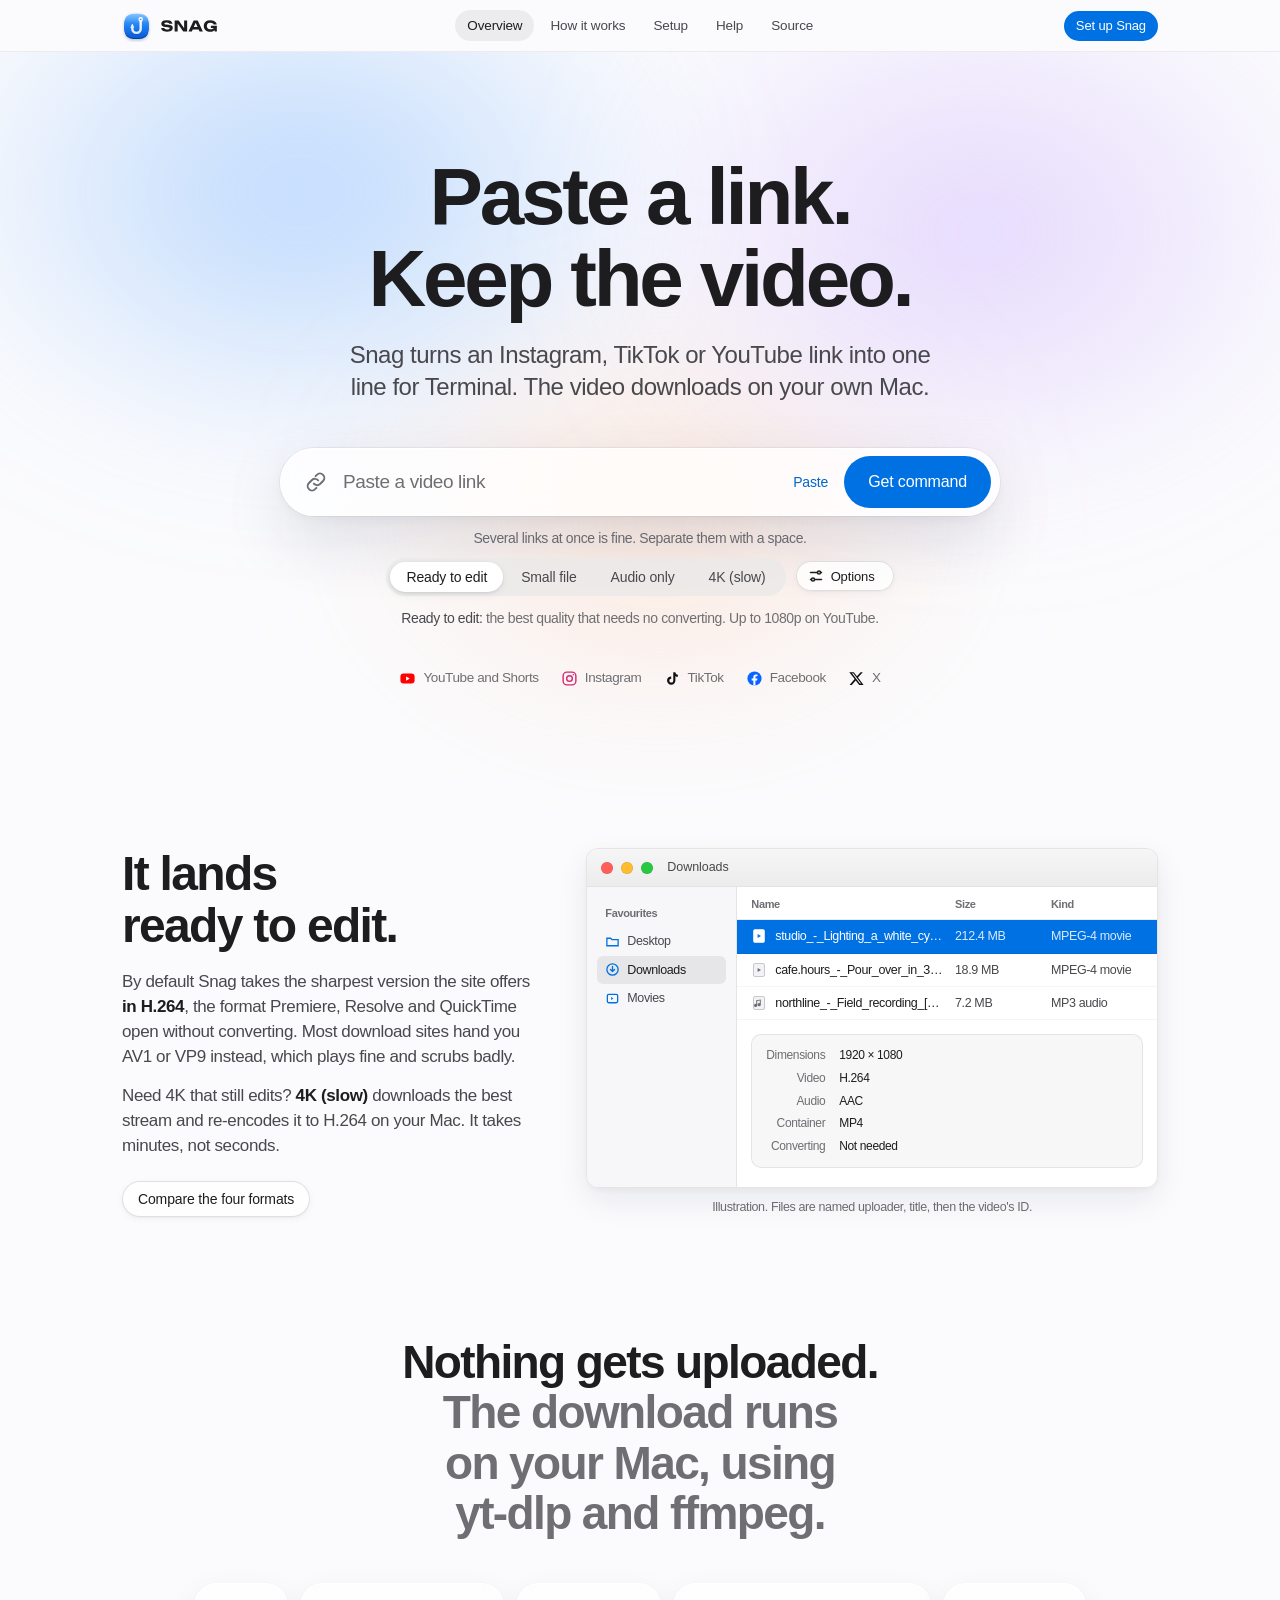
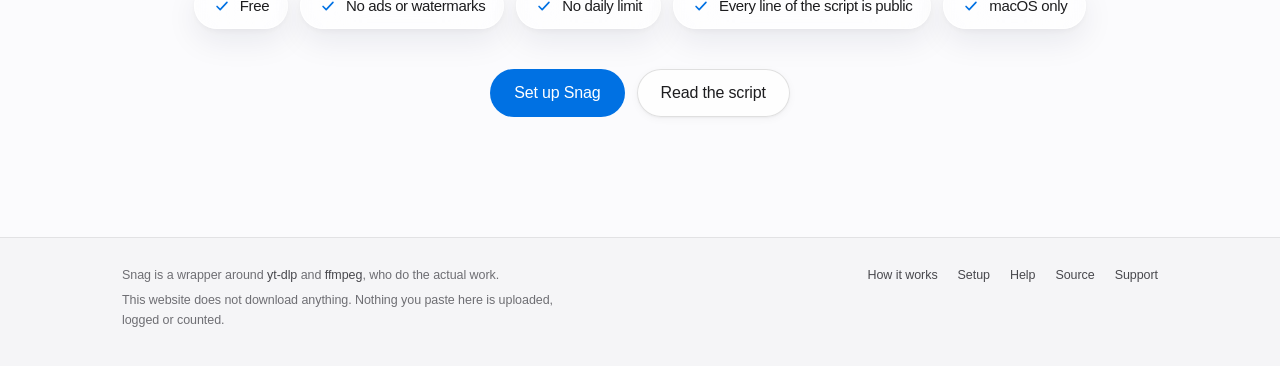
==== commit 82034586: "Add a Ko-fi support page and link it from every footer Co-Authored-By: Claude Opus 5.5 <noreply@anth" ====
--- a/site/index.html
+++ b/site/index.html
@@ -189,6 +189,7 @@
       <a href="setup.html">Setup</a>
       <a href="help.html">Help</a>
       <a href="source.html">Source</a>
+      <a href="support.html">Support</a>
     </nav>
   </div>
 </footer>
